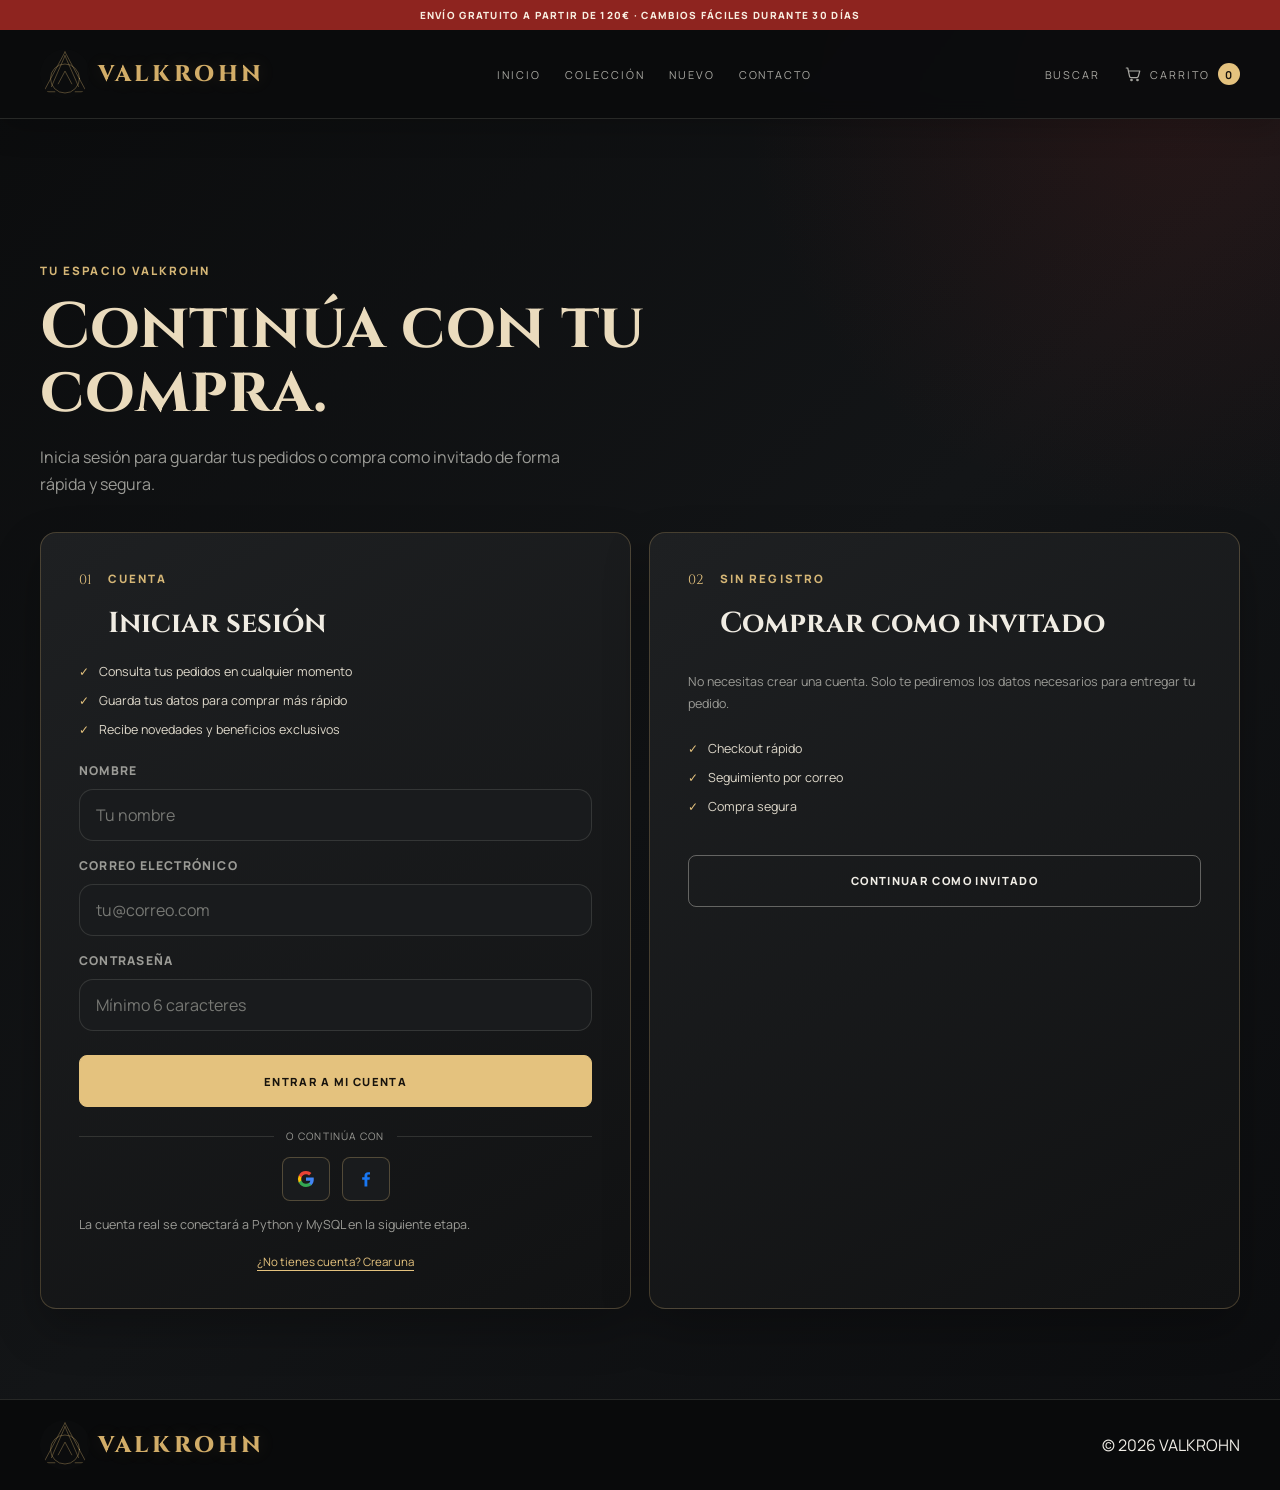
==== acceso.html @ fd88b73d "Initial VALKROHN store deployment" ====
<!DOCTYPE html>
<html lang="es">
  <head>
    <meta charset="UTF-8" />
    <meta name="viewport" content="width=device-width, initial-scale=1.0" />
    <title>Acceso | VALKROHN</title>
    <meta name="description" content="Accede a tu cuenta o compra como invitado en VALKROHN." />
    <link rel="preconnect" href="https://fonts.googleapis.com" />
    <link rel="preconnect" href="https://fonts.gstatic.com" crossorigin />
    <link href="https://fonts.googleapis.com/css2?family=Manrope:wght@400;500;600;700;800&display=swap" rel="stylesheet" />
    <link rel="stylesheet" href="styles.css" />
  </head>
  <body>
    <header class="site-header">
      <div class="container nav-wrap">
        <a href="index.html" class="brand"><img src="assets/valkrohn-logo.svg" alt="" /> <span>VALKROHN</span></a>
        <nav class="main-nav" aria-label="Navegación principal">
          <a href="index.html">Inicio</a>
          <a href="catalog.html">Colección</a>
          <a href="product.html?id=1">Nuevo</a>
          <a href="contact.html">Contacto</a>
        </nav>
        <div class="nav-tools">
          <a href="catalog.html" class="nav-link">Buscar</a>
          <a href="cart.html" class="nav-link cart-link">
            <span class="cart-icon" aria-hidden="true"><svg viewBox="0 0 24 24"><path d="M3 4h2l2.4 11.2a2 2 0 0 0 2 1.6h7.7a2 2 0 0 0 1.9-1.4L21 8H6"/><circle cx="10" cy="20" r="1"/><circle cx="18" cy="20" r="1"/></svg></span>
            Carrito <span class="cart-badge">0</span>
          </a>
        </div>
      </div>
    </header>

    <main class="page-content">
      <section class="container access-page">
        <div class="access-intro">
          <p class="eyebrow dark">Tu espacio VALKROHN</p>
          <h1>Continúa con tu compra.</h1>
          <p>Inicia sesión para guardar tus pedidos o compra como invitado de forma rápida y segura.</p>
        </div>

        <div class="access-grid">
          <form id="login-form" class="access-card access-login" novalidate>
            <div class="access-card-heading">
              <span class="access-index">01</span>
              <div>
                <p class="eyebrow">Cuenta</p>
                <h2>Iniciar sesión</h2>
              </div>
            </div>
            <ul class="guest-benefits account-benefits">
              <li>Consulta tus pedidos en cualquier momento</li>
              <li>Guarda tus datos para comprar más rápido</li>
              <li>Recibe novedades y beneficios exclusivos</li>
            </ul>
            <div class="field-group register-only" hidden>
              <label for="login-name">Nombre</label>
              <input id="login-name" name="name" type="text" minlength="2" maxlength="120" autocomplete="name" placeholder="Tu nombre" />
            </div>
            <div class="field-group">
              <label for="login-email">Correo electrónico</label>
              <input id="login-email" name="email" type="email" autocomplete="email" placeholder="tu@correo.com" required />
            </div>
            <div class="field-group">
              <label for="login-password">Contraseña</label>
              <input id="login-password" name="password" type="password" minlength="6" autocomplete="current-password" placeholder="Mínimo 6 caracteres" required />
            </div>
            <p id="login-error" class="form-error" hidden></p>
            <button id="login-submit" type="submit" class="button primary block">Entrar a mi cuenta</button>
            <div class="social-login-divider"><span>o continúa con</span></div>
            <div class="social-login" aria-label="Acceso con redes sociales">
              <button type="button" class="social-login-button google-login" title="Continuar con Google" aria-label="Continuar con Google">
                <svg viewBox="0 0 24 24" aria-hidden="true"><path fill="#4285F4" d="M21.35 12.27c0-.72-.06-1.42-.18-2.09H12v3.96h5.24a4.48 4.48 0 0 1-1.94 2.94v2.45h3.14c1.84-1.69 2.91-4.18 2.91-7.26Z"/><path fill="#34A853" d="M12 21.7c2.63 0 4.84-.87 6.45-2.36l-3.14-2.45c-.87.58-1.98.92-3.31.92-2.54 0-4.7-1.72-5.48-4.03H3.28v2.53A9.74 9.74 0 0 0 12 21.7Z"/><path fill="#FBBC05" d="M6.52 13.78a5.84 5.84 0 0 1 0-3.56V7.69H3.28a9.77 9.77 0 0 0 0 8.62l3.24-2.53Z"/><path fill="#EA4335" d="M12 6.2c1.43 0 2.71.49 3.72 1.45l2.79-2.79C16.84 3.27 14.63 2.3 12 2.3a9.74 9.74 0 0 0-8.72 5.39l3.24 2.53C7.3 7.92 9.46 6.2 12 6.2Z"/></svg>
              </button>
              <button type="button" class="social-login-button facebook-login" title="Continuar con Facebook" aria-label="Continuar con Facebook">
                <svg viewBox="0 0 24 24" aria-hidden="true"><path fill="currentColor" d="M13.6 21v-8h2.7l.4-3h-3.1V8.1c0-.87.24-1.46 1.5-1.46h1.7V4a22.4 22.4 0 0 0-2.47-.13c-2.45 0-4.13 1.5-4.13 4.25V10H7.4v3h2.8v8h3.4Z"/></svg>
              </button>
            </div>
            <p class="access-note">La cuenta real se conectará a Python y MySQL en la siguiente etapa.</p>
            <button id="register-toggle" type="button" class="access-switch">¿No tienes cuenta? Crear una</button>
          </form>

          <div class="access-card access-guest">
            <div class="access-card-heading">
              <span class="access-index">02</span>
              <div>
                <p class="eyebrow">Sin registro</p>
                <h2>Comprar como invitado</h2>
              </div>
            </div>
            <p class="guest-copy">No necesitas crear una cuenta. Solo te pediremos los datos necesarios para entregar tu pedido.</p>
            <ul class="guest-benefits">
              <li>Checkout rápido</li>
              <li>Seguimiento por correo</li>
              <li>Compra segura</li>
            </ul>
            <a href="checkout.html" class="button secondary block">Continuar como invitado</a>
          </div>
        </div>
      </section>
    </main>

    <footer class="site-footer">
      <div class="container footer-wrap">
        <a href="index.html" class="brand footer-brand"><img src="assets/valkrohn-logo.svg" alt="" /> <span>VALKROHN</span></a>
        <p>© 2026 VALKROHN</p>
      </div>
    </footer>

    <script src="script.js"></script>
  </body>
</html>
---- styles.css ----
@import url('https://fonts.googleapis.com/css2?family=Cinzel:wght@600;700;800&display=swap');

:root {
  --bg: #f3efe8;
  --bg-soft: #f9f5f0;
  --panel: #ffffff;
  --panel-alt: #efe8df;
  --line: rgba(17, 17, 17, 0.09);
  --text: #171717;
  --muted: #5c5a56;
  --accent: #171717;
  --accent-soft: #d9c4ae;
  --shadow: 0 20px 45px rgba(15, 15, 15, 0.08);
}

* {
  box-sizing: border-box;
}

html {
  scroll-behavior: smooth;
}

body {
  margin: 0;
  min-height: 100vh;
  background: var(--bg-soft);
  color: var(--text);
  font-family: "Manrope", sans-serif;
}

a {
  color: inherit;
  text-decoration: none;
}

img {
  display: block;
  max-width: 100%;
}

button,
input,
select,
textarea {
  font: inherit;
}

button {
  cursor: pointer;
}

:focus-visible {
  outline: 3px solid var(--accent-soft);
  outline-offset: 4px;
}

.container {
  width: min(1200px, calc(100% - 40px));
  margin: 0 auto;
}

.site-header {
  position: sticky;
  top: 0;
  z-index: 30;
  background: rgba(243, 239, 232, 0.9);
  backdrop-filter: blur(10px);
  border-bottom: 1px solid var(--line);
}

.site-header::before {
  content: "Envío gratuito a partir de 120€ · Cambios fáciles durante 30 días";
  display: block;
  padding: 8px 16px;
  background: var(--text);
  color: #fff;
  text-align: center;
  font-size: 0.62rem;
  font-weight: 800;
  letter-spacing: 0.13em;
  text-transform: uppercase;
}

.nav-wrap {
  display: flex;
  align-items: center;
  justify-content: space-between;
  min-height: 78px;
  gap: 20px;
}

.brand {
  font-size: 1.2rem;
  font-weight: 800;
  letter-spacing: 0.14em;
  text-transform: uppercase;
}

.brand span {
  color: var(--muted);
}

.main-nav,
.nav-tools {
  display: flex;
  align-items: center;
  gap: 24px;
}

.main-nav a,
.nav-link {
  color: var(--muted);
  font-size: 0.72rem;
  letter-spacing: 0.14em;
  text-transform: uppercase;
  transition: color 0.2s ease;
}

.main-nav a:hover,
.nav-link:hover,
.main-nav a.active {
  color: var(--text);
}

.cart-link {
  display: inline-flex;
  align-items: center;
  gap: 8px;
}

.cart-icon {
  display: inline-flex;
  width: 18px;
  height: 18px;
  align-items: center;
  justify-content: center;
  color: currentColor;
}

.cart-icon svg {
  width: 18px;
  height: 18px;
  fill: none;
  stroke: currentColor;
  stroke-linecap: round;
  stroke-linejoin: round;
  stroke-width: 1.6;
}

.cart-badge {
  display: inline-flex;
  align-items: center;
  justify-content: center;
  background: #111;
  color: #fff;
  min-width: 22px;
  height: 22px;
  border-radius: 50%;
  font-size: 0.68rem;
  font-weight: 700;
}

.hero {
  padding: 38px 0 18px;
}

.hero-grid {
  display: grid;
  grid-template-columns: 1.05fr 0.95fr;
  align-items: center;
  gap: 40px;
  background: linear-gradient(135deg, #efe8df, #f8f4f1);
  border: 1px solid var(--line);
  border-radius: 32px;
  overflow: hidden;
  box-shadow: var(--shadow);
}

.hero-copy {
  padding: 48px 52px;
}

.eyebrow {
  margin: 0 0 18px;
  font-size: 0.72rem;
  letter-spacing: 0.18em;
  text-transform: uppercase;
  color: var(--muted);
  font-weight: 800;
}

.eyebrow.dark {
  color: #2f2f2f;
}

.hero-copy h1,
.page-intro h1,
.section-heading h2,
.product-detail h1,
.checkout-page h1,
.contact-card h1,
.cart-page h1 {
  margin: 0;
  font-size: clamp(2.7rem, 6vw, 6rem);
  line-height: 0.9;
  letter-spacing: -0.08em;
}

.lead {
  margin: 20px 0 0;
  max-width: 560px;
  color: var(--muted);
  font-size: 1.08rem;
  line-height: 1.7;
}

.hero-actions {
  display: flex;
  flex-wrap: wrap;
  gap: 16px;
  margin-top: 28px;
}

.button {
  display: inline-flex;
  align-items: center;
  justify-content: center;
  min-height: 52px;
  padding: 0 26px;
  border: 1px solid var(--text);
  border-radius: 999px;
  background: transparent;
  color: var(--text);
  text-transform: uppercase;
  letter-spacing: 0.12em;
  font-size: 0.7rem;
  font-weight: 800;
  transition: transform 0.2s ease, background 0.2s ease, color 0.2s ease;
}

.button:hover {
  transform: translateY(-1px);
}

.button.primary {
  background: var(--text);
  color: #fff;
}

.button.primary:hover {
  background: #3c3935;
}

.button.secondary {
  background: rgba(255, 255, 255, 0.4);
}

.button.block {
  width: 100%;
}

.hero-stats {
  list-style: none;
  padding: 0;
  margin: 32px 0 0;
  display: flex;
  flex-wrap: wrap;
  gap: 28px;
}

.hero-stats li {
  display: flex;
  flex-direction: column;
  gap: 6px;
}

.hero-stats strong {
  font-size: 1.4rem;
  letter-spacing: -0.06em;
}

.hero-stats span {
  color: var(--muted);
  font-size: 0.72rem;
  letter-spacing: 0.08em;
  text-transform: uppercase;
}

.hero-visual {
  position: relative;
  min-height: 680px;
  display: flex;
  align-items: center;
  justify-content: center;
  background: linear-gradient(180deg, #ded0bf, #ebdfd5);
}

.visual-card {
  width: min(82%, 520px);
  height: 540px;
  overflow: hidden;
  border-radius: 28px;
  box-shadow: 0 18px 40px rgba(0, 0, 0, 0.15);
}

.visual-card img {
  width: 100%;
  height: 100%;
  object-fit: cover;
}

.floating-tag {
  position: absolute;
  background: rgba(17, 17, 17, 0.9);
  color: #fff;
  padding: 12px 18px;
  border-radius: 999px;
  font-size: 0.7rem;
  letter-spacing: 0.12em;
  text-transform: uppercase;
  font-weight: 800;
  box-shadow: 0 15px 30px rgba(0, 0, 0, 0.2);
}

.tag-one {
  top: 44px;
  left: 30px;
}

.tag-two {
  right: 30px;
  bottom: 54px;
}

.categories,
.featured,
.page-content {
  padding-top: 70px;
}

.categories,
.featured,
.benefits,
.reviews,
.newsletter {
  position: relative;
}

.categories::before,
.featured::before,
.benefits::before,
.reviews::before,
.newsletter::before {
  content: "";
  position: absolute;
  top: 34px;
  left: 0;
  width: 44px;
  height: 2px;
  background: var(--accent-soft);
}

.section-heading {
  margin-bottom: 24px;
}

.section-heading.compact {
  display: flex;
  justify-content: space-between;
  align-items: end;
  gap: 18px;
}

.section-heading h2 {
  font-size: clamp(2.2rem, 3vw, 3.2rem);
  letter-spacing: -0.07em;
}

.category-grid,
.product-grid,
.catalog-grid {
  display: grid;
  gap: 22px;
}

.category-grid {
  grid-template-columns: repeat(4, minmax(0, 1fr));
}

.category-card {
  position: relative;
  min-height: 350px;
  overflow: hidden;
  border-radius: 24px;
  border: 1px solid var(--line);
  background: var(--panel-alt);
  box-shadow: 0 12px 28px rgba(17, 17, 17, 0.05);
  transition: transform 0.25s ease, box-shadow 0.25s ease;
}

.category-card:hover {
  transform: translateY(-4px);
  box-shadow: 0 18px 36px rgba(17, 17, 17, 0.1);
}

.category-card img {
  width: 100%;
  height: 100%;
  object-fit: cover;
  transition: transform 0.4s ease;
}

.category-card:hover img {
  transform: scale(1.04);
}

.category-overlay {
  position: absolute;
  inset: auto 0 0 0;
  padding: 18px 20px 22px;
  background: linear-gradient(180deg, rgba(0,0,0,0), rgba(0,0,0,0.68));
}

.category-overlay span {
  color: #fff;
  font-size: 1rem;
  letter-spacing: 0.08em;
  text-transform: uppercase;
  font-weight: 700;
}

.featured-grid {
  grid-template-columns: repeat(4, minmax(0, 1fr));
}

.product-card {
  background: var(--panel);
  border: 1px solid var(--line);
  border-radius: 22px;
  overflow: hidden;
  box-shadow: 0 12px 30px rgba(17, 17, 17, 0.04);
  transition: transform 0.25s ease, box-shadow 0.25s ease;
}

.product-card:hover {
  transform: translateY(-5px);
  box-shadow: 0 18px 38px rgba(17, 17, 17, 0.1);
}

.product-card img {
  width: 100%;
  height: 360px;
  object-fit: cover;
  transition: transform 0.4s ease;
}

.product-card:hover img {
  transform: scale(1.035);
}

.product-info {
  padding: 18px 18px 20px;
}

.product-meta {
  display: flex;
  justify-content: space-between;
  align-items: center;
  gap: 10px;
}

.tag {
  color: var(--muted);
  font-size: 0.68rem;
  letter-spacing: 0.12em;
  text-transform: uppercase;
  font-weight: 800;
}

.price {
  font-weight: 800;
  letter-spacing: -0.04em;
}

.product-info h3 {
  margin: 16px 0 18px;
  font-size: 1.2rem;
  letter-spacing: -0.05em;
}

.size-select-label,
.detail-size-label {
  display: grid;
  gap: 7px;
  margin-bottom: 14px;
  color: var(--gold-soft);
  font-size: 0.64rem;
  font-weight: 800;
  letter-spacing: 0.14em;
  text-transform: uppercase;
}

.size-select {
  width: 100%;
  min-height: 40px;
  padding: 8px 11px;
  border: 1px solid var(--line);
  border-radius: 7px;
  background: #191b1d;
  color: var(--text);
  font-size: 0.78rem;
}

.size-select:focus {
  border-color: var(--gold-bright);
  outline: 2px solid rgba(228, 194, 126, 0.18);
}

.detail-size-label {
  margin-bottom: 0;
}

.detail-size-select {
  max-width: 220px;
}

.product-button {
  width: 100%;
  border-radius: 10px;
  background: #111;
  color: #fff;
}

.promo {
  padding-top: 80px;
  padding-bottom: 60px;
}

.promo-inner {
  display: flex;
  align-items: center;
  justify-content: space-between;
  gap: 24px;
  padding: 28px 30px;
  border-radius: 24px;
  background: linear-gradient(135deg, #171717, #2f2f2f);
  color: #fff;
}

.promo-inner h2 {
  margin: 0;
  font-size: clamp(1.7rem, 3vw, 2.8rem);
  letter-spacing: -0.06em;
}

.site-footer {
  border-top: 1px solid var(--line);
  background: var(--panel);
}

.footer-wrap {
  display: flex;
  justify-content: space-between;
  align-items: center;
  min-height: 90px;
  gap: 18px;
  flex-wrap: wrap;
}

.footer-brand {
  font-size: 1rem;
}

.footer-links {
  display: flex;
  align-items: center;
  gap: 22px;
  color: var(--muted);
  font-size: 0.72rem;
  letter-spacing: 0.12em;
  text-transform: uppercase;
}

.page-intro {
  padding-top: 56px;
}

.page-intro h1 {
  font-size: clamp(2.8rem, 5vw, 4.8rem);
}

.catalog-toolbar {
  padding-top: 34px;
}

.page-intro + .catalog-toolbar {
  padding-top: 42px;
}

.page-intro h1 {
  max-width: 760px;
  color: #eadbbd;
  font-family: "Cinzel", Georgia, serif;
  font-size: clamp(2.35rem, 4.7vw, 4.5rem);
  line-height: 1;
  letter-spacing: -0.055em;
}

.page-intro .eyebrow {
  margin-bottom: 20px;
  color: var(--gold-soft);
}

.toolbar-row {
  display: flex;
  justify-content: space-between;
  align-items: center;
  gap: 28px;
  flex-wrap: wrap;
  padding: 16px 0 22px;
  border-top: 1px solid rgba(199, 166, 106, 0.34);
  border-bottom: 1px solid var(--line);
}

.filter-group {
  display: flex;
  flex-wrap: wrap;
  gap: 12px;
  flex: 1 1 560px;
}

.filter-button {
  border: 1px solid var(--line);
  background: rgba(255, 255, 255, 0.5);
  color: var(--text);
  padding: 10px 16px;
  border-radius: 999px;
  text-transform: uppercase;
  letter-spacing: 0.1em;
  font-size: 0.68rem;
  font-weight: 700;
  transition: border-color 0.2s ease, background 0.2s ease, color 0.2s ease, transform 0.2s ease;
}

.filter-button:hover {
  transform: translateY(-2px);
  border-color: var(--gold-soft);
}

.filter-button.active {
  background: var(--text);
  color: #fff;
  border-color: var(--text);
}

.catalog-controls {
  display: flex;
  align-items: center;
  gap: 12px;
  flex-wrap: wrap;
  min-width: min(100%, 420px);
  justify-content: flex-end;
  padding-left: 20px;
  border-left: 1px solid var(--line);
}

.search-box {
  display: block;
  min-width: min(100%, 260px);
}

.search-box input,
#sort-select {
  width: 100%;
  border: 1px solid var(--line);
  background: rgba(255, 255, 255, 0.6);
  border-radius: 12px;
  padding: 12px 14px;
  color: var(--text);
}

.catalog-controls .search-box {
  flex: 1;
}

.catalog-controls #sort-select {
  flex: 1.4;
}

#sort-select {
  min-width: 180px;
}

.catalog-grid {
  grid-template-columns: repeat(3, minmax(0, 1fr));
  padding-top: 28px;
  padding-bottom: 80px;
}

.catalog-grid .product-card {
  border-radius: 8px;
  background: linear-gradient(160deg, #181a1c, #111213);
}

.catalog-grid .product-card img {
  height: 390px;
}

.product-media {
  position: relative;
  overflow: hidden;
  background: #0b0c0d;
  cursor: pointer;
}

.size-select-label {
  position: relative;
  z-index: 3;
}

.card-view-link {
  cursor: pointer;
}

.product-media::after {
  position: absolute;
  inset: 0;
  pointer-events: none;
  content: "";
  background: linear-gradient(180deg, transparent 48%, rgba(5, 6, 7, 0.86));
}

.product-media img {
  transition: transform 0.5s cubic-bezier(0.2, 0.7, 0.2, 1), filter 0.4s ease;
}

.product-card:hover .product-media img {
  transform: scale(1.07);
  filter: saturate(0.82) contrast(1.14) brightness(0.82);
}

.card-view-link {
  position: absolute;
  z-index: 2;
  right: 18px;
  bottom: 16px;
  display: inline-flex;
  align-items: center;
  gap: 7px;
  color: #f2e5c9;
  font-size: 0.65rem;
  font-weight: 800;
  letter-spacing: 0.13em;
  text-transform: uppercase;
  opacity: 0;
  transform: translateY(8px);
  transition: opacity 0.25s ease, transform 0.25s ease, color 0.2s ease;
}

.product-card:hover .card-view-link,
.card-view-link:focus-visible {
  opacity: 1;
  transform: translateY(0);
}

.card-view-link:hover {
  color: var(--gold-bright);
}

.card-view-link span {
  color: var(--gold-bright);
  font-size: 1rem;
}

.catalog-grid .product-info {
  padding: 20px;
}

.catalog-grid .product-button {
  min-height: 44px;
}

.product-detail {
  display: grid;
  grid-template-columns: 1.1fr 0.9fr;
  gap: 38px;
  padding-top: 60px;
  padding-bottom: 80px;
}

.product-detail-gallery {
  display: grid;
  gap: 18px;
}

.product-detail-gallery img {
  width: 100%;
  height: 520px;
  object-fit: cover;
  border-radius: 26px;
  border: 1px solid var(--line);
}

.product-detail-info {
  display: flex;
  flex-direction: column;
  justify-content: center;
}

.product-detail-info .eyebrow {
  margin-bottom: 14px;
}

.product-detail-info h1 {
  font-size: clamp(2.3rem, 4vw, 4.2rem);
  margin-bottom: 12px;
}

.product-price {
  font-size: clamp(1.8rem, 3vw, 2.6rem);
  letter-spacing: -0.06em;
  margin: 18px 0;
}

.product-description {
  color: var(--muted);
  font-size: 1rem;
  line-height: 1.7;
}

.detail-meta {
  margin: 20px 0;
  display: flex;
  flex-wrap: wrap;
  gap: 12px;
}

.detail-pill {
  background: var(--panel-alt);
  border: 1px solid var(--line);
  border-radius: 999px;
  padding: 8px 12px;
  font-size: 0.7rem;
  letter-spacing: 0.1em;
  text-transform: uppercase;
  font-weight: 700;
}

.size-options {
  display: flex;
  flex-wrap: wrap;
  gap: 10px;
  width: 100%;
  margin-top: 4px;
}

.size-option {
  min-width: 44px;
  min-height: 42px;
  padding: 8px 12px;
  cursor: pointer;
  color: var(--gold-soft);
  background: #202326;
  transition: transform 0.2s ease, background 0.2s ease, border-color 0.2s ease, color 0.2s ease;
}

.size-option:hover {
  transform: translateY(-2px);
  border-color: var(--gold-soft);
}

.size-option.active {
  border-color: var(--gold-bright);
  background: var(--gold-bright);
  color: #17130d;
  box-shadow: 0 0 0 3px rgba(228, 194, 126, 0.12);
}

.product-actions {
  display: flex;
  gap: 14px;
  margin-top: 22px;
}

.product-actions .button {
  flex: 1;
}

.cart-page,
.checkout-page,
.contact-page {
  padding-top: 58px;
  padding-bottom: 90px;
}

.cart-page {
  padding-top: 78px;
}

.cart-page .section-heading {
  display: flex;
  align-items: end;
  justify-content: space-between;
  gap: 24px;
  margin-bottom: 42px;
  padding-bottom: 26px;
  border-bottom: 1px solid rgba(199, 166, 106, 0.28);
}

.cart-page .section-heading::after {
  flex: 1;
  max-width: 240px;
  height: 1px;
  content: "";
  background: linear-gradient(90deg, var(--accent), transparent);
}

.cart-page h1 {
  max-width: 760px;
  color: #eadbbd;
  font-family: "Cinzel", Georgia, serif;
  font-size: clamp(2.5rem, 5vw, 4.7rem);
  line-height: 1;
  letter-spacing: -0.055em;
}

.cart-layout,
.checkout-layout,
.contact-layout {
  display: grid;
  grid-template-columns: 1.3fr 0.7fr;
  gap: 32px;
  align-items: start;
}

.checkout-layout {
  grid-template-columns: minmax(0, 1.05fr) minmax(320px, 0.95fr);
  gap: 42px;
}

.cart-items {
  display: grid;
  gap: 24px;
}

.cart-item {
  display: grid;
  grid-template-columns: 138px minmax(0, 1fr) 118px;
  gap: 26px;
  align-items: center;
  min-height: 172px;
  padding: 20px;
  background: var(--panel);
  border: 1px solid var(--line);
  border-radius: 18px;
}

.cart-item img {
  width: 120px;
  height: 120px;
  object-fit: cover;
  border-radius: 16px;
}

.cart-product-link {
  display: block;
  overflow: hidden;
  border-radius: 16px;
}

.cart-product-link img {
  transition: transform 0.3s ease, filter 0.3s ease;
}

.cart-product-link:hover img {
  transform: scale(1.05);
  filter: brightness(1.08);
}

.cart-product-copy h3 a {
  color: inherit;
  transition: color 0.2s ease;
}

.cart-product-copy h3 a:hover {
  color: var(--gold-bright);
}

.cart-product-copy {
  min-width: 0;
  padding-right: 18px;
}

.cart-product-copy h3 {
  margin-bottom: 10px;
  font-size: 1.24rem;
}

.cart-product-copy p {
  line-height: 1.6;
}

.cart-item > div:last-child {
  display: grid;
  justify-items: end;
  align-content: center;
  gap: 16px;
  min-height: 92px;
  padding-left: 20px;
  border-left: 1px solid var(--line);
}

.cart-item h3 {
  margin: 0 0 6px;
  font-size: 1.1rem;
}

.cart-item p {
  margin: 0;
  color: var(--muted);
}

.cart-item-price {
  font-size: 1.1rem;
  font-weight: 800;
}

.cart-summary {
  position: sticky;
  top: 100px;
  background: var(--panel);
  border: 1px solid var(--line);
  border-radius: 18px;
  padding: 22px 20px;
}

.cart-page .cart-summary {
  padding: 28px 26px;
  border-color: rgba(199, 166, 106, 0.24);
  background: linear-gradient(145deg, #1a1c1e, #111213);
}

.cart-page .cart-summary h2 {
  margin-bottom: 26px;
  font-family: "Cinzel", Georgia, serif;
  font-size: 1.35rem;
}

.cart-page .button.block {
  min-height: 54px;
  margin-top: 12px;
}

.cart-summary h2,
.info-card h2 {
  margin: 0 0 20px;
  font-size: 1.5rem;
  letter-spacing: -0.06em;
}

.summary-line {
  display: flex;
  justify-content: space-between;
  align-items: center;
  gap: 18px;
  padding: 12px 0;
  color: var(--muted);
  border-bottom: 1px solid var(--line);
}

.summary-line strong {
  color: var(--text);
}

.total-line {
  margin-top: 6px;
  padding-top: 18px;
  border-bottom: none;
  font-size: 1.2rem;
}

.checkout-form,
.contact-card,
.info-card {
  background: var(--panel);
  border: 1px solid var(--line);
  border-radius: 22px;
  padding: 22px;
}

.checkout-page .section-heading {
  max-width: 720px;
}

.checkout-page .section-heading h1 {
  font-size: clamp(2.6rem, 5vw, 4.8rem);
}

.checkout-side {
  position: sticky;
  top: 110px;
  display: grid;
  gap: 18px;
}

.credit-card-preview {
  min-height: 238px;
  padding: 26px;
  display: grid;
  align-content: space-between;
  gap: 28px;
  overflow: hidden;
  border-radius: 24px;
  background:
    linear-gradient(135deg, transparent 0 45%, rgba(255, 255, 255, 0.08) 45% 55%, transparent 55%),
    linear-gradient(135deg, #312d2a, #111 70%);
  color: #fff;
  box-shadow: 0 22px 38px rgba(17, 17, 17, 0.18);
}

.card-preview-top,
.card-preview-bottom {
  display: flex;
  align-items: center;
  justify-content: space-between;
  gap: 16px;
}

.card-chip {
  display: inline-grid;
  width: 34px;
  height: 26px;
  place-items: center;
  border-radius: 7px;
  background: #c8a95c;
  color: #66501c;
  font-size: 1.1rem;
}

.card-contactless {
  color: #d7d0c8;
  font-size: 1rem;
  letter-spacing: -0.18em;
}

.credit-card-preview > strong {
  font-size: clamp(1.1rem, 2vw, 1.45rem);
  letter-spacing: 0.14em;
  font-weight: 600;
}

.card-preview-bottom {
  color: #ddd5cd;
  font-size: 0.62rem;
  letter-spacing: 0.1em;
}

.card-preview-bottom span:first-child {
  max-width: 42%;
  overflow: hidden;
  text-overflow: ellipsis;
  white-space: nowrap;
}

.card-preview-bottom b {
  color: #fff;
  font-weight: 700;
}

.field-group {
  display: flex;
  flex-direction: column;
  gap: 10px;
  margin-bottom: 18px;
}

.field-group.has-error input,
.field-group.has-error textarea,
.field-group.has-error .country-trigger {
  border-color: #b94a48;
  box-shadow: 0 0 0 3px rgba(185, 74, 72, 0.1);
}

.field-error {
  margin: -2px 0 0;
  color: #a63d3b;
  font-size: 0.72rem;
  line-height: 1.4;
}

.checkout-error {
  margin: 14px 0 0;
  color: #a63d3b;
  font-size: 0.8rem;
  line-height: 1.5;
  text-align: center;
}

.field-row {
  display: grid;
  grid-template-columns: repeat(2, minmax(0, 1fr));
  gap: 16px;
}

label {
  font-size: 0.76rem;
  letter-spacing: 0.1em;
  text-transform: uppercase;
  font-weight: 800;
  color: var(--muted);
}

input,
select,
textarea {
  width: 100%;
  border: 1px solid var(--line);
  border-radius: 14px;
  background: #faf8f5;
  padding: 14px 16px;
  color: var(--text);
}

.phone-fields {
  display: grid;
  grid-template-columns: minmax(190px, 0.42fr) 1fr;
  gap: 12px;
}

.country-picker {
  position: relative;
  min-width: 0;
}

.country-trigger {
  display: grid;
  grid-template-columns: 28px 1fr auto 16px;
  align-items: center;
  gap: 8px;
  width: 100%;
  min-height: 50px;
  padding: 0 12px;
  border: 1px solid var(--line);
  border-radius: 14px;
  background: #faf8f5;
  color: var(--text);
  text-align: left;
}

.country-trigger:hover,
.country-trigger[aria-expanded="true"] {
  border-color: var(--accent-soft);
  background: #fff;
}

.country-trigger img,
.country-option img {
  width: 26px;
  height: 18px;
  border-radius: 3px;
  object-fit: cover;
  box-shadow: 0 0 0 1px rgba(17, 17, 17, 0.08);
}

.country-trigger span,
.country-trigger strong {
  overflow: hidden;
  text-overflow: ellipsis;
  white-space: nowrap;
}

.country-trigger span {
  font-size: 0.78rem;
}

.country-trigger strong {
  font-size: 0.8rem;
}

.country-chevron {
  color: var(--muted);
  font-size: 1.1rem;
  text-align: center;
}

.country-menu {
  position: absolute;
  top: calc(100% + 8px);
  left: 0;
  right: 0;
  z-index: 20;
  display: grid;
  max-height: 260px;
  overflow-y: auto;
  padding: 6px;
  border: 1px solid var(--line);
  border-radius: 14px;
  background: #fff;
  box-shadow: var(--shadow);
}

.country-menu[hidden] {
  display: none;
}

.country-option {
  display: grid;
  grid-template-columns: 28px 1fr auto;
  align-items: center;
  gap: 8px;
  width: 100%;
  padding: 10px 8px;
  border: 0;
  border-radius: 9px;
  background: transparent;
  color: var(--text);
  text-align: left;
}

.country-option:hover,
.country-option[aria-selected="true"] {
  background: var(--panel-alt);
}

.country-option span {
  font-size: 0.78rem;
}

.country-option strong {
  font-size: 0.75rem;
}

.payment-methods {
  border: 0;
  padding: 0;
  margin: 6px 0 22px;
}

.payment-methods legend {
  margin-bottom: 10px;
  font-size: 0.76rem;
  letter-spacing: 0.1em;
  text-transform: uppercase;
  font-weight: 800;
  color: var(--muted);
}

.payment-option {
  display: grid;
  grid-template-columns: auto 1fr auto;
  align-items: center;
  gap: 14px;
  min-height: 76px;
  margin-top: 10px;
  padding: 15px 16px;
  border: 1px solid var(--line);
  border-radius: 16px;
  background: #faf8f5;
  cursor: pointer;
  transition: border-color 0.2s ease, background 0.2s ease, transform 0.2s ease;
}

.payment-option:hover,
.payment-option:has(input:checked) {
  border-color: var(--accent-soft);
  background: #fff;
}

.payment-option:has(input:checked) {
  box-shadow: 0 0 0 2px rgba(217, 196, 174, 0.32);
}

.payment-option.payment-hidden {
  display: none;
}

.selected-payment {
  display: flex;
  align-items: center;
  justify-content: space-between;
  gap: 16px;
  margin-top: 10px;
  padding: 14px 16px;
  border: 1px solid var(--accent-soft);
  border-radius: 16px;
  background: #fff;
}

.selected-payment[hidden] {
  display: none;
}

.selected-payment-toggle {
  display: flex;
  align-items: center;
  justify-content: space-between;
  flex: 1;
  gap: 16px;
  padding: 0;
  border: 0;
  background: transparent;
  color: var(--text);
  text-align: left;
}

.selected-payment-toggle > span:first-child {
  display: grid;
  gap: 4px;
}

.selected-payment strong {
  font-size: 0.88rem;
}

.selected-payment small {
  color: var(--muted);
  font-size: 0.72rem;
}

.selected-payment-arrow {
  color: var(--muted);
  font-size: 1.1rem;
  transition: transform 0.2s ease;
}

.selected-payment-toggle[aria-expanded="false"] .selected-payment-arrow {
  transform: rotate(-90deg);
}

.change-payment {
  border: 0;
  background: transparent;
  color: var(--muted);
  font-size: 0.7rem;
  font-weight: 800;
  letter-spacing: 0.1em;
  text-transform: uppercase;
}

.card-fields {
  margin: 14px 0 18px;
  padding: 18px;
  border: 1px solid var(--line);
  border-radius: 16px;
  background: #fff;
}

.card-fields .field-group {
  margin-bottom: 14px;
}

.card-fields .field-row {
  gap: 12px;
}

.payment-note {
  margin: 2px 0 0;
  color: var(--muted);
  font-size: 0.72rem;
  line-height: 1.5;
}

.card-fields[hidden] {
  display: none;
}

.payment-option input {
  width: 18px;
  height: 18px;
  accent-color: var(--text);
}

.payment-copy {
  display: grid;
  gap: 5px;
}

.payment-copy strong {
  font-size: 0.9rem;
}

.payment-copy small {
  color: var(--muted);
  font-size: 0.75rem;
  font-weight: 500;
}

.payment-mark {
  color: var(--muted);
  font-size: 0.65rem;
  font-weight: 800;
  letter-spacing: 0.08em;
}

.checkout-summary-list {
  display: grid;
  gap: 14px;
  margin-bottom: 14px;
}

.summary-item {
  display: flex;
  align-items: center;
  justify-content: space-between;
  gap: 12px;
  color: var(--muted);
}

.summary-product {
  display: inline-flex;
  align-items: center;
  min-width: 0;
  gap: 10px;
}

.summary-product img {
  width: 48px;
  height: 58px;
  flex: 0 0 auto;
  object-fit: cover;
  border-radius: 8px;
  border: 1px solid var(--line);
}

.summary-product > span {
  overflow: hidden;
  text-overflow: ellipsis;
  white-space: nowrap;
}

.summary-item strong {
  color: var(--text);
}

.contact-form {
  margin-top: 18px;
}

.contact-text {
  margin: 0 0 20px;
  color: var(--muted);
  line-height: 1.7;
}

.contact-card h1 {
  font-size: clamp(2.6rem, 5vw, 4.8rem);
}

.contact-page {
  position: relative;
  padding-top: 84px;
}

.contact-page::before {
  position: absolute;
  top: 34px;
  left: max(24px, calc((100% - 1200px) / 2));
  width: 72px;
  height: 2px;
  content: "";
  background: var(--gold-bright);
  box-shadow: 0 0 18px rgba(228, 194, 126, 0.25);
}

.contact-layout {
  grid-template-columns: minmax(0, 1.18fr) minmax(280px, 0.72fr);
  gap: 38px;
}

.contact-card {
  padding: clamp(26px, 4vw, 48px);
}

.contact-card h1 {
  max-width: 760px;
  margin-top: 8px;
  font-family: "Cinzel", Georgia, serif;
  font-size: clamp(2.35rem, 5vw, 4.6rem);
  line-height: 1.02;
  letter-spacing: -0.055em;
}

.contact-text {
  max-width: 650px;
  margin-top: 20px;
  font-size: 0.98rem;
  line-height: 1.8;
}

.contact-form {
  max-width: 680px;
  margin-top: 34px;
}

.contact-form .field-group {
  margin-bottom: 24px;
}

.contact-form label {
  color: var(--gold-soft);
  font-size: 0.68rem;
  letter-spacing: 0.18em;
}

.contact-form input,
.contact-form textarea {
  border-radius: 8px;
  background: rgba(255, 255, 255, 0.025);
  transition: border-color 0.2s ease, box-shadow 0.2s ease, background 0.2s ease;
}

.contact-form input:focus,
.contact-form textarea:focus {
  border-color: var(--gold-bright);
  background: rgba(255, 255, 255, 0.045);
  box-shadow: 0 0 0 3px rgba(228, 194, 126, 0.1);
  outline: none;
}

.contact-form textarea {
  min-height: 150px;
  resize: vertical;
}

.contact-form .button {
  min-width: 170px;
}

.info-card {
  position: sticky;
  top: 118px;
  min-height: 310px;
  padding: 30px;
  background: linear-gradient(150deg, #191b1d, #101112);
}

.info-card::before {
  display: block;
  width: 74px;
  height: 74px;
  margin-bottom: 34px;
  content: "";
  background: url("assets/valkrohn-logo.svg") center / cover no-repeat;
  border: 1px solid var(--gold-bright);
  border-radius: 50%;
  box-shadow: 0 0 0 7px rgba(199, 166, 106, 0.06), 0 0 28px rgba(199, 166, 106, 0.18);
}

.info-card h2 {
  margin-bottom: 28px;
  font-family: "Cinzel", Georgia, serif;
  font-size: 1.45rem;
  letter-spacing: 0.02em;
}

.info-card li {
  padding: 13px 0;
  border-bottom: 1px solid rgba(220, 215, 204, 0.1);
}

.info-card li:last-child {
  border-bottom: 0;
}

@media (max-width: 980px) {
  .info-card {
    position: static;
  }
}

@media (max-width: 620px) {
  .contact-page {
    padding-top: 68px;
  }

  .contact-page::before {
    top: 24px;
    left: 12px;
  }

  .contact-card,
  .info-card {
    padding: 24px 20px;
  }
}

.info-card ul {
  list-style: none;
  padding: 0;
  margin: 0;
  display: grid;
  gap: 12px;
  color: var(--muted);
  line-height: 1.7;
}

.empty-state {
  background: var(--panel);
  border: 1px solid var(--line);
  border-radius: 20px;
  padding: 40px 24px;
  text-align: center;
  color: var(--muted);
}

.benefits,
.reviews,
.newsletter {
  padding-top: 80px;
}

.benefit-grid,
.review-grid {
  display: grid;
  grid-template-columns: repeat(3, minmax(0, 1fr));
  gap: 22px;
}

.benefit-card,
.review-card {
  background: var(--panel);
  border: 1px solid var(--line);
  border-radius: 22px;
  padding: 24px 22px;
}

.benefit-card span {
  display: inline-flex;
  width: 42px;
  height: 42px;
  align-items: center;
  justify-content: center;
  background: var(--panel-alt);
  border-radius: 50%;
  font-weight: 800;
}

.benefit-card h3,
.review-card strong {
  margin: 18px 0 8px;
  font-size: 1.2rem;
}

.benefit-card p,
.review-card p {
  margin: 0;
  color: var(--muted);
  line-height: 1.7;
}

.stars {
  letter-spacing: 0.2em;
  color: #d8a93b;
  font-size: 0.9rem;
}

.newsletter-box {
  display: flex;
  align-items: center;
  justify-content: space-between;
  gap: 20px;
  padding: 26px 28px;
  background: linear-gradient(135deg, #efe5db, #f8f3ee);
  border: 1px solid var(--line);
  border-radius: 24px;
}

.newsletter-form {
  display: flex;
  gap: 12px;
  flex-wrap: wrap;
}

.newsletter-form input {
  min-width: 250px;
  border: 1px solid var(--line);
  border-radius: 999px;
  background: rgba(255, 255, 255, 0.8);
  padding: 14px 18px;
}

.remove-button {
  display: inline-flex;
  align-items: center;
  gap: 7px;
  border: 1px solid rgba(199, 166, 106, 0.3);
  background: transparent;
  color: var(--gold-soft);
  border-radius: 999px;
  font-size: 0.64rem;
  font-weight: 800;
  text-transform: uppercase;
  letter-spacing: 0.12em;
  padding: 8px 11px;
  transition: color 0.2s ease, border-color 0.2s ease, background 0.2s ease, transform 0.2s ease;
}

.remove-button::before {
  content: "×";
  font-size: 1rem;
  font-weight: 400;
  line-height: 0.7;
}

.remove-button:hover {
  transform: translateY(-1px);
  border-color: #b96358;
  background: rgba(185, 99, 88, 0.1);
  color: #e18b7f;
}

.cart-notice[hidden] {
  display: none;
}

.cart-notice {
  position: fixed;
  inset: 0;
  z-index: 100;
  display: grid;
  place-items: center;
  padding: 20px;
}

.cart-notice-backdrop {
  position: absolute;
  inset: 0;
  background: rgba(3, 4, 5, 0.78);
  backdrop-filter: blur(8px);
}

.cart-notice-dialog {
  position: relative;
  width: min(100%, 430px);
  padding: 36px 32px 30px;
  border: 1px solid rgba(228, 194, 126, 0.42);
  border-radius: 18px;
  background: linear-gradient(145deg, #202224, #101112);
  box-shadow: 0 30px 80px rgba(0, 0, 0, 0.55), 0 0 0 6px rgba(199, 166, 106, 0.05);
  text-align: center;
}

.cart-notice-dialog::before {
  position: absolute;
  top: 0;
  left: 12%;
  right: 12%;
  height: 2px;
  content: "";
  background: linear-gradient(90deg, transparent, var(--gold-bright), transparent);
}

.cart-notice-dialog > img {
  width: 68px;
  height: 68px;
  margin: 0 auto 18px;
  border: 1px solid var(--gold-bright);
  border-radius: 50%;
  box-shadow: 0 0 24px rgba(228, 194, 126, 0.16);
}

.cart-notice-dialog .eyebrow {
  margin-bottom: 12px;
  font-size: 0.62rem;
  letter-spacing: 0.22em;
}

.cart-notice-dialog h2 {
  margin: 0;
  color: #eadbbd;
  font-family: "Cinzel", Georgia, serif;
  font-size: 1.45rem;
}

.cart-notice-dialog > p:not(.eyebrow) {
  margin: 14px auto 0;
  max-width: 320px;
  color: var(--muted);
  line-height: 1.65;
}

.cart-notice-close {
  position: absolute;
  top: 14px;
  right: 16px;
  border: 0;
  background: transparent;
  color: var(--muted);
  font-size: 1.35rem;
  line-height: 1;
}

.cart-notice-close:hover {
  color: var(--gold-bright);
}

.cart-notice-actions {
  display: flex;
  justify-content: center;
  gap: 12px;
  margin-top: 26px;
}

.cart-notice-actions .button {
  min-width: 132px;
  min-height: 44px;
  font-size: 0.62rem;
}

.access-page {
  padding-top: 74px;
  padding-bottom: 90px;
}

.access-intro {
  max-width: 650px;
  margin-bottom: 34px;
}

.access-intro h1 {
  margin: 0;
  color: #eadbbd;
  font-family: "Cinzel", Georgia, serif;
  font-size: clamp(2.2rem, 5vw, 4.4rem);
  line-height: 1;
}

.access-intro > p:last-child {
  max-width: 520px;
  margin-top: 20px;
  color: var(--muted);
  line-height: 1.7;
}

.access-grid {
  display: grid;
  grid-template-columns: repeat(2, minmax(0, 1fr));
  gap: 18px;
}

.access-card {
  padding: clamp(22px, 4vw, 38px);
  border: 1px solid rgba(228, 194, 126, 0.24);
  border-radius: 16px;
  background: linear-gradient(150deg, #1e2022, #111213);
  box-shadow: 0 20px 45px rgba(0, 0, 0, 0.26);
}

.access-card-heading {
  display: flex;
  align-items: flex-start;
  gap: 16px;
  margin-bottom: 28px;
}

.access-index {
  color: var(--gold-bright);
  font-family: "Cinzel", Georgia, serif;
  font-size: 0.85rem;
}

.access-card h2 {
  margin: 0;
  color: #f0ece3;
  font-family: "Cinzel", Georgia, serif;
  font-size: clamp(1.25rem, 2.4vw, 1.8rem);
}

.access-card .field-group {
  margin-bottom: 16px;
}

.access-card .button.block {
  width: 100%;
  margin-top: 8px;
}

.social-login-divider {
  display: flex;
  align-items: center;
  gap: 12px;
  margin: 22px 0 14px;
  color: var(--muted);
  font-size: 0.64rem;
  letter-spacing: 0.12em;
  text-transform: uppercase;
}

.social-login-divider::before,
.social-login-divider::after {
  flex: 1;
  height: 1px;
  content: "";
  background: var(--line);
}

.social-login {
  display: flex;
  justify-content: center;
  gap: 12px;
}

.social-login-button {
  display: grid;
  width: 48px;
  height: 44px;
  place-items: center;
  border: 1px solid rgba(228, 194, 126, 0.28);
  border-radius: 8px;
  background: #191b1d;
  color: #e9e5dc;
  transition: border-color 0.2s ease, background 0.2s ease, transform 0.2s ease;
}

.social-login-button:hover {
  transform: translateY(-2px);
  border-color: var(--gold-bright);
  background: #242729;
}

.social-login-button svg {
  width: 20px;
  height: 20px;
}

.facebook-login {
  color: #1877f2;
}

.access-note,
.guest-copy {
  color: var(--muted);
  font-size: 0.78rem;
  line-height: 1.7;
}

.access-switch {
  display: block;
  margin: 18px auto 0;
  border: 0;
  background: transparent;
  color: var(--gold-bright);
  font-size: 0.72rem;
  text-decoration: underline;
  text-underline-offset: 4px;
}

.guest-benefits {
  display: grid;
  gap: 12px;
  margin: 26px 0 32px;
  padding: 0;
  color: #ded8ca;
  list-style: none;
  font-size: 0.78rem;
}

.guest-benefits li::before {
  margin-right: 10px;
  color: var(--gold-bright);
  content: "✓";
}

.account-benefits {
  margin: -8px 0 24px;
}

.checkout-access-note {
  display: flex;
  justify-content: space-between;
  gap: 16px;
  margin: 0 0 26px;
  padding: 14px 18px;
  border-left: 2px solid var(--gold-bright);
  background: rgba(228, 194, 126, 0.08);
  color: var(--muted);
  font-size: 0.76rem;
}

.checkout-access-note a {
  color: var(--gold-bright);
  font-weight: 800;
}

@media (max-width: 720px) {
  .access-grid {
    grid-template-columns: 1fr;
  }

  .checkout-access-note {
    align-items: flex-start;
    flex-direction: column;
    gap: 8px;
  }
}

.payment-success {
  width: min(100%, 900px);
  margin: 0 auto;
  padding: clamp(32px, 6vw, 70px) clamp(22px, 6vw, 70px);
  border: 1px solid rgba(228, 194, 126, 0.36);
  border-radius: 22px;
  background: linear-gradient(145deg, #1c1e20, #101112);
  box-shadow: 0 30px 80px rgba(0, 0, 0, 0.42);
  text-align: center;
}

.success-brand {
  display: inline-flex;
  align-items: center;
  gap: 12px;
  color: var(--gold-bright);
  font-family: "Cinzel", Georgia, serif;
  font-size: 1.1rem;
  font-weight: 800;
  letter-spacing: 0.16em;
}

.success-brand img {
  width: 42px;
  height: 42px;
  border: 1px solid var(--gold-bright);
  border-radius: 50%;
}

.success-check {
  display: grid;
  width: 76px;
  height: 76px;
  margin: 34px auto 20px;
  place-items: center;
  border: 1px solid var(--gold-bright);
  border-radius: 50%;
  background: rgba(228, 194, 126, 0.12);
  color: var(--gold-bright);
  font-size: 2.5rem;
  box-shadow: 0 0 32px rgba(228, 194, 126, 0.18);
}

.payment-success h1 {
  margin: 0;
  color: #eadbbd;
  font-family: "Cinzel", Georgia, serif;
  font-size: clamp(2rem, 5vw, 4rem);
  letter-spacing: -0.04em;
}

.success-lead {
  margin: 14px auto 0;
  color: var(--muted);
  line-height: 1.7;
}

.success-summary {
  display: flex;
  justify-content: space-between;
  gap: 24px;
  margin: 34px 0;
  padding: 24px 26px;
  border-radius: 16px;
  background: #26282a;
  text-align: left;
}

.success-summary div {
  display: grid;
  gap: 8px;
}

.success-summary span {
  color: var(--muted);
  font-size: 0.65rem;
  letter-spacing: 0.14em;
  text-transform: uppercase;
}

.success-summary strong {
  color: var(--gold-bright);
  font-size: 1.28rem;
}

.order-progress {
  display: grid;
  grid-template-columns: repeat(4, 1fr);
  gap: 10px;
  margin: 30px 0 0;
}

.progress-step {
  display: grid;
  justify-items: center;
  gap: 10px;
  color: #666862;
  font-size: 0.68rem;
}

.progress-step i {
  width: 14px;
  height: 14px;
  border: 2px solid #444744;
  border-radius: 50%;
}

.progress-step.active {
  color: var(--text);
}

.progress-step.active i {
  border-color: var(--gold-bright);
  background: var(--gold-bright);
  box-shadow: 0 0 16px rgba(228, 194, 126, 0.32);
}

.delivery-note {
  margin: 26px 0 0;
  color: var(--muted);
}

.success-actions {
  display: flex;
  justify-content: center;
  gap: 14px;
  margin-top: 30px;
}

.success-actions .button {
  min-width: 180px;
}

@media (max-width: 620px) {
  .success-summary,
  .success-actions {
    flex-direction: column;
  }

  .success-summary {
    gap: 18px;
  }

  .success-actions .button {
    width: 100%;
  }

  .order-progress {
    gap: 4px;
  }

  .progress-step {
    font-size: 0.58rem;
  }
}

@media (max-width: 980px) {
  .main-nav {
    order: 3;
    width: 100%;
    justify-content: center;
    overflow-x: auto;
    padding-bottom: 4px;
    scrollbar-width: none;
  }

  .main-nav::-webkit-scrollbar {
    display: none;
  }

  .hero-grid,
  .product-detail,
  .cart-layout,
  .checkout-layout,
  .contact-layout,
  .newsletter-box {
    grid-template-columns: 1fr;
  }

  .newsletter-box {
    display: grid;
  }

  .featured-grid,
  .category-grid,
  .catalog-grid,
  .benefit-grid,
  .review-grid {
    grid-template-columns: repeat(2, minmax(0, 1fr));
  }

  .hero-visual {
    min-height: 480px;
  }
}

@media (max-width: 620px) {
  .container {
    width: min(100% - 24px, 1200px);
  }

  .nav-wrap {
    flex-wrap: wrap;
    justify-content: space-between;
    min-height: 100px;
    padding: 14px 0;
  }

  .nav-tools {
    width: 100%;
    justify-content: center;
  }

  .main-nav {
    justify-content: flex-start;
  }

  .hero-copy {
    padding: 30px 22px;
  }

  .hero-stats {
    gap: 18px;
  }

  .featured-grid,
  .category-grid,
  .catalog-grid {
    grid-template-columns: repeat(2, minmax(0, 1fr));
    gap: 10px;
  }

  .catalog-controls {
    min-width: 100%;
    justify-content: stretch;
    padding-left: 0;
    border-left: 0;
    border-top: 1px solid var(--line);
    padding-top: 16px;
  }

  .catalog-controls .search-box,
  .catalog-controls #sort-select {
    flex: 1 1 100%;
  }

  .promo-inner,
  .section-heading.compact,
  .footer-wrap {
    align-items: flex-start;
    flex-direction: column;
  }

  .cart-page .section-heading {
    display: block;
    margin-bottom: 28px;
  }

  .cart-page .section-heading::after {
    display: block;
    margin-top: 18px;
  }

  .product-card img {
    height: 100%;
  }

  .product-card .product-media img {
    height: 100%;
  }

  .product-card {
    display: block;
    min-height: 0;
  }

  .product-card .product-media {
    min-height: 0;
  }

  .product-card img,
  .product-card .product-media img {
    height: 125px;
  }

  .product-card .product-info {
    padding: 7px 7px 8px;
  }

  .product-card h3 {
    font-size: 0.68rem;
    line-height: 1.15;
  }

  .product-card .product-meta {
    gap: 6px;
  }

  .product-card .tag,
  .product-card .price,
  .product-card .size-select-label {
    font-size: 0.53rem;
  }

  .product-card .size-select {
    min-height: 30px;
    padding: 4px 6px;
    font-size: 0.66rem;
  }

  .product-card .product-button {
    min-height: 30px;
    padding: 6px 4px;
    font-size: 0.45rem;
  }

  .field-row {
    grid-template-columns: 1fr;
  }

  .cart-item {
    grid-template-columns: 76px minmax(0, 1fr) auto;
  }

  .cart-item {
    gap: 12px;
    min-height: 104px;
    padding: 12px;
  }

  .cart-product-copy {
    padding-right: 0;
  }

  .cart-product-copy h3 {
    margin-bottom: 6px;
    font-size: 0.92rem;
  }

  .cart-product-copy p {
    font-size: 0.68rem;
    line-height: 1.45;
  }

  .cart-item > div:last-child {
    justify-items: end;
    min-height: 0;
    gap: 8px;
    padding-left: 10px;
    padding-top: 0;
    border-top: 0;
    border-left: 1px solid var(--line);
  }

  .phone-fields {
    grid-template-columns: 1fr;
  }

  .payment-option {
    grid-template-columns: auto 1fr;
  }


  .payment-mark {
    grid-column: 2;
  }

  .cart-item img {
    width: 76px;
    height: 80px;
    border-radius: 9px;
  }

  .cart-item-price {
    font-size: 0.82rem;
  }

  .cart-item .remove-button {
    font-size: 0.58rem;
  }
}

/* Final brand-color override: never use the old blue accent. */
:root {
  --accent: #c7a66a !important;
  --accent-soft: #715a32 !important;
}

.button.primary,
.button.primary:hover,
.filter-button.active,
.filter-button.active:hover,
.size-option.active,
.size-option.active:hover,
.cart-badge {
  background: var(--gold-bright) !important;
  border-color: var(--gold-bright) !important;
  color: #17130d !important;
}

.main-nav a.active,
.main-nav a:hover,
.nav-link:hover,
.filter-button:hover,
.size-option:hover,
.card-view-link:hover,
.cart-link:hover,
.cart-link:hover .cart-icon,
.cart-link:hover .cart-badge {
  color: var(--gold-bright) !important;
}

.cart-link:hover .cart-badge {
  background: var(--gold-bright) !important;
}

button:focus-visible,
a:focus-visible,
input:focus-visible,
select:focus-visible,
textarea:focus-visible {
  outline: 2px solid var(--gold-bright) !important;
  outline-offset: 3px;
}

/* Dark discipline visual system */
:root {
  --bg: #0b0c0d;
  --bg-soft: #101214;
  --panel: #151719;
  --panel-alt: #202326;
  --line: rgba(220, 215, 204, 0.14);
  --text: #f0ede6;
  --muted: #9b9b96;
  --accent: #c7a66a;
  --gold-bright: #e4c27e;
  --gold-soft: #d5b676;
  --accent-soft: #715a32;
  --shadow: 0 24px 60px rgba(0, 0, 0, 0.34);
}

body {
  background:
    radial-gradient(circle at 92% 6%, rgba(142, 36, 31, 0.16), transparent 27rem),
    linear-gradient(135deg, #0b0c0d 0%, #131517 52%, #0c0d0f 100%);
  color: var(--text);
}

body::before {
  position: fixed;
  inset: 0;
  z-index: -1;
  pointer-events: none;
  content: "";
  opacity: 0.16;
  background-image: linear-gradient(rgba(255,255,255,0.035) 1px, transparent 1px), linear-gradient(90deg, rgba(255,255,255,0.035) 1px, transparent 1px);
  background-size: 44px 44px;
  mask-image: linear-gradient(to bottom, black, transparent 75%);
}

.site-header {
  background: rgba(11, 12, 13, 0.9);
  border-bottom-color: var(--line);
  box-shadow: 0 8px 30px rgba(0, 0, 0, 0.2);
}

.nav-wrap {
  min-height: 88px;
}

.site-header::before {
  background: #8e241f;
  color: #f8eee1;
}

.brand {
  color: var(--text);
  display: inline-flex;
  align-items: center;
  letter-spacing: 0.16em;
  font-family: "Cinzel", Georgia, serif;
  font-size: 1.42rem;
  font-weight: 800;
  white-space: nowrap;
}

.brand img {
  width: 50px;
  height: 50px;
  object-fit: cover;
  display: inline-block;
  vertical-align: middle;
  margin-right: 8px;
  border-radius: 50%;
}

.brand span {
  color: var(--accent);
}

.brand,
.brand span {
  color: #d2ad68;
  text-shadow: 0 0 18px rgba(199, 166, 106, 0.16);
}

.main-nav a,
.nav-link {
  color: #aaa9a3;
  font-size: 0.68rem;
  letter-spacing: 0.18em;
  transition: color 0.2s ease, transform 0.2s ease;
}

.main-nav a:hover,
.nav-link:hover {
  transform: translateY(-1px);
}

.main-nav a:hover,
.nav-link:hover,
.main-nav a.active {
  color: var(--accent);
}

.cart-badge {
  background: var(--gold-bright) !important;
  color: #17130d !important;
}

.hero {
  padding-top: 34px;
}

.hero-grid {
  position: relative;
  background: #151719;
  border-color: var(--line);
  border-radius: 14px;
  box-shadow: var(--shadow);
}

.hero-grid::after {
  position: absolute;
  inset: 0;
  pointer-events: none;
  content: "";
  border: 1px solid rgba(199, 166, 106, 0.18);
  clip-path: polygon(0 0, 72% 0, 42% 100%, 0 100%);
}

.hero-copy {
  position: relative;
  z-index: 1;
}

.eyebrow,
.tag {
  color: var(--gold-soft);
}

.eyebrow.dark {
  color: var(--gold-soft);
}

.hero-copy h1,
.page-intro h1,
.section-heading h2,
.product-detail h1,
.checkout-page h1,
.contact-card h1,
.cart-page h1 {
  color: var(--text);
  letter-spacing: -0.07em;
  text-shadow: 0 4px 30px rgba(0, 0, 0, 0.35);
}

.section-heading h2,
.benefit-card h3,
.review-card strong,
.cart-summary h2,
.info-card h2,
.product-detail-info h1,
.checkout-page h1,
.contact-card h1,
.cart-page h1 {
  color: #eadbbd;
}

.hero-copy h1::first-line {
  color: #fff;
}

.lead,
.product-description,
.contact-text {
  color: #aaa9a3;
}

.button {
  border-color: var(--accent);
  color: var(--text);
  border-radius: 8px;
}

.button.primary {
  background: var(--accent);
  border-color: var(--accent);
  color: #17130d;
}

.button.primary:hover {
  background: #e0bd7a;
  color: #17130d;
}

.button.secondary {
  background: transparent;
  border-color: rgba(240, 237, 230, 0.35);
  color: var(--text);
}

.hero-visual {
  background: #1d2022;
}

.visual-card,
.category-card,
.product-card,
.checkout-form,
.contact-card,
.info-card,
.cart-summary,
.cart-item,
.benefit-card,
.review-card,
.empty-state {
  border-color: var(--line);
  border-radius: 14px;
  background: var(--panel);
  box-shadow: 0 16px 35px rgba(0, 0, 0, 0.2);
}

.visual-card {
  border: 1px solid rgba(199, 166, 106, 0.35);
}

.floating-tag {
  background: var(--accent);
  color: #17130d;
  border-radius: 6px;
}

.category-card {
  min-height: 330px;
}

.category-card::after {
  position: absolute;
  inset: 0;
  pointer-events: none;
  content: "";
  background: linear-gradient(to top, rgba(0,0,0,0.82), transparent 58%);
}

.category-overlay {
  z-index: 1;
  background: transparent;
}

.category-overlay span {
  color: #fff;
  letter-spacing: 0.16em;
}

.product-card {
  overflow: hidden;
}

.product-card img {
  filter: saturate(0.72) contrast(1.08);
}

.product-info h3 {
  color: var(--text);
}

.price {
  color: var(--gold-bright);
  font-size: 1.08rem;
  font-weight: 800;
  text-shadow: 0 0 16px rgba(228, 194, 126, 0.14);
}

.product-price,
.cart-item-price,
.summary-line.total-line strong,
#checkout-total,
#total {
  color: var(--gold-bright);
}

.product-button {
  background: #25282a;
  border-color: #25282a;
  color: var(--text);
  letter-spacing: 0.08em;
}

.product-button:hover {
  background: var(--accent);
  color: #17130d;
}

.promo-inner {
  border: 1px solid rgba(199, 166, 106, 0.28);
  border-radius: 14px;
  background: linear-gradient(120deg, #511c1a, #201719 65%, #151719);
}

.promo-inner .eyebrow {
  color: var(--gold-bright);
}

.site-footer {
  border-top-color: var(--line);
  background: #090a0b;
}

.footer-links {
  color: #96958f;
}

.filter-button,
.search-box input,
#sort-select,
input,
select,
textarea,
.country-trigger,
.country-menu,
.payment-option,
.card-fields,
.selected-payment {
  border-color: var(--line);
  background: #191b1d;
  color: var(--text);
}

input::placeholder,
textarea::placeholder {
  color: #777874;
}

.filter-button.active,
.country-option:hover,
.country-option[aria-selected="true"] {
  background: var(--gold-bright) !important;
  border-color: var(--gold-bright) !important;
  color: #17130d !important;
}

.filter-button.active:hover {
  background: var(--gold-soft) !important;
  border-color: var(--gold-soft) !important;
}

.main-nav a.active,
.filter-button.active,
.size-option.active,
.button.primary,
.cart-badge {
  background-color: var(--gold-bright) !important;
  border-color: var(--gold-bright) !important;
  color: #17130d !important;
}

.main-nav a.active {
  background: transparent !important;
  border-color: transparent !important;
  color: var(--gold-bright) !important;
}

.filter-button:not(.active),
.size-option:not(.active) {
  color: var(--gold-soft);
}

.filter-button:not(.active):hover,
.size-option:not(.active):hover {
  color: var(--gold-bright);
  border-color: var(--gold-bright);
}

a:hover,
button:hover,
select:hover,
input:hover,
textarea:hover {
  accent-color: var(--gold-bright);
}

:focus-visible {
  outline: 2px solid var(--gold-bright) !important;
  outline-offset: 3px;
}

.button:hover,
.filter-button:hover,
.size-option:hover,
.product-button:hover,
.card-view-link:hover,
.remove-button:hover,
.change-payment:hover {
  color: var(--gold-bright);
  border-color: var(--gold-bright);
}

.button.primary:hover,
.filter-button.active:hover,
.size-option.active:hover {
  background: var(--gold-soft) !important;
  color: #17130d !important;
}

.cart-link:hover .cart-icon,
.cart-link:hover .cart-badge {
  color: var(--gold-bright) !important;
}

.cart-link:hover .cart-badge {
  background: var(--gold-bright) !important;
}

.filter-button:hover,
.payment-option:hover,
.payment-option:has(input:checked),
.country-trigger:hover,
.country-trigger[aria-expanded="true"] {
  border-color: var(--accent);
  background: #242628;
}

.payment-option:has(input:checked),
.selected-payment {
  box-shadow: 0 0 0 2px rgba(199, 166, 106, 0.2);
}

.payment-copy strong,
.selected-payment strong,
.summary-item strong,
.cart-item-price,
.summary-line strong {
  color: var(--text);
}

.payment-copy small,
.payment-note,
.summary-item,
.cart-item p,
.info-card ul,
.selected-payment small {
  color: var(--muted);
}

.payment-mark,
.change-payment {
  color: var(--gold-bright);
}

.card-preview-name,
.selected-payment-toggle {
  color: var(--text);
}

.credit-card-preview {
  border: 1px solid rgba(199, 166, 106, 0.28);
  background: linear-gradient(135deg, #302d29, #0b0c0d 72%);
}

.detail-pill,
.benefit-card span {
  border-color: var(--line);
  background: #242729;
  color: var(--accent);
}

.benefit-card h3,
.review-card strong,
.cart-summary h2,
.info-card h2 {
  color: var(--text);
}

.newsletter-box {
  border-color: rgba(199, 166, 106, 0.28);
  background: linear-gradient(120deg, #1d2022, #271b1c);
}

.stars {
  color: var(--accent);
}

.checkout-error,
.field-error {
  color: #e27a70;
}

.field-group.has-error input,
.field-group.has-error textarea,
.field-group.has-error .country-trigger {
  border-color: #c65b52;
  box-shadow: 0 0 0 3px rgba(198, 91, 82, 0.12);
}

@media (max-width: 620px) {
  .site-header::before {
    font-size: 0.54rem;
  }

  .hero-grid {
    border-radius: 10px;
  }

  .promo-inner,
  .newsletter-box {
    border-radius: 10px;
  }

  .brand {
    font-size: 1.08rem;
  }

  .brand img {
    width: 40px;
    height: 40px;
  }
}

/* VALKROHN campaign hero */
.luxury-hero {
  position: relative;
  min-height: min(720px, calc(100vh - 112px));
  overflow: hidden;
  border: 1px solid rgba(199, 166, 106, 0.35);
  border-radius: 10px;
  background: #111;
  box-shadow: 0 30px 70px rgba(0, 0, 0, 0.42);
}

.luxury-hero::before {
  position: absolute;
  inset: 18px;
  z-index: 1;
  pointer-events: none;
  content: "";
  border: 1px solid rgba(242, 229, 201, 0.18);
}

.luxury-hero-image,
.luxury-hero-shade {
  position: absolute;
  inset: 0;
  width: 100%;
  height: 100%;
}

.luxury-hero-image {
  object-fit: cover;
  object-position: center 24%;
  filter: saturate(0.7) contrast(1.1) brightness(0.68);
}

.luxury-hero-shade {
  background:
    linear-gradient(90deg, rgba(5, 6, 7, 0.94) 0%, rgba(5, 6, 7, 0.72) 35%, rgba(5, 6, 7, 0.1) 72%),
    linear-gradient(0deg, rgba(5, 6, 7, 0.85), transparent 42%);
}

.luxury-hero-content {
  position: relative;
  z-index: 1;
  display: flex;
  min-height: inherit;
  width: min(620px, 66%);
  padding: clamp(52px, 8vw, 110px) clamp(28px, 5vw, 72px) 126px;
  flex-direction: column;
  justify-content: center;
}

.luxury-hero-content::before {
  width: 58px;
  height: 2px;
  margin-bottom: 22px;
  content: "";
  background: var(--accent);
}

.luxury-hero-content h1 {
  margin: 0;
  color: #f2e5c9;
  font-family: "Cinzel", Georgia, serif;
  max-width: 560px;
  font-size: clamp(2.25rem, 4.2vw, 4.45rem);
  line-height: 1.06;
  letter-spacing: -0.055em;
  text-shadow: 0 8px 35px rgba(0, 0, 0, 0.52);
}

.luxury-hero-content h1 em {
  color: #fff;
  font-style: normal;
}

.luxury-hero-content .lead {
  max-width: 470px;
  margin-top: 28px;
  font-size: 0.98rem;
  line-height: 1.75;
  color: #d1cec6;
}

.luxury-hero-content .hero-actions {
  margin-top: 30px;
  gap: 12px;
}

.luxury-hero-content .button.secondary {
  border-color: rgba(242, 229, 201, 0.55);
  background: rgba(8, 9, 10, 0.2);
}

.luxury-hero-content .button {
  min-height: 48px;
  padding-inline: 22px;
  font-size: 0.64rem;
}

.luxury-hero-mark {
  position: absolute;
  z-index: 1;
  top: 38px;
  right: 42px;
  color: rgba(242, 229, 201, 0.74);
  font-family: "Cinzel", Georgia, serif;
  font-size: 0.78rem;
  letter-spacing: 0.24em;
}

.luxury-hero-scroll {
  position: absolute;
  z-index: 1;
  right: 42px;
  bottom: 34px;
  display: flex;
  align-items: center;
  gap: 14px;
  color: #c9c5bc;
  font-size: 0.64rem;
  letter-spacing: 0.16em;
  text-transform: uppercase;
}

.luxury-hero-scroll span {
  color: var(--accent);
  font-size: 1.2rem;
}

.categories {
  padding-top: 92px;
}

.categories .section-heading,
.featured .section-heading,
.benefits .section-heading,
.reviews .section-heading {
  display: flex;
  align-items: end;
  justify-content: space-between;
  gap: 24px;
}

.categories .section-heading::after,
.featured .section-heading::after,
.benefits .section-heading::after,
.reviews .section-heading::after {
  flex: 1;
  max-width: 240px;
  height: 1px;
  margin-bottom: 10px;
  content: "";
  background: linear-gradient(90deg, var(--accent), transparent);
}

.featured {
  padding-top: 92px;
}

.featured-grid .product-card {
  border-radius: 6px;
}

.featured-grid .product-card img {
  height: 290px;
}

.featured-grid .product-card {
  transition: transform 0.25s ease, border-color 0.25s ease, box-shadow 0.25s ease;
}

.featured-grid .product-card:hover {
  transform: translateY(-7px);
  border-color: rgba(199, 166, 106, 0.55);
  box-shadow: 0 24px 46px rgba(0, 0, 0, 0.34);
}

.featured-grid .product-info {
  padding: 18px 18px 19px;
}

.featured-grid .product-button {
  min-height: 42px;
  font-size: 0.62rem;
}

@media (max-width: 620px) {
  .luxury-hero {
    min-height: 650px;
    border-radius: 8px;
  }

  .luxury-hero::before {
    inset: 10px;
  }

  .luxury-hero-image {
    object-position: 60% center;
  }

  .luxury-hero-shade {
    background:
      linear-gradient(0deg, rgba(5, 6, 7, 0.94) 0%, rgba(5, 6, 7, 0.45) 62%, rgba(5, 6, 7, 0.1) 100%),
      linear-gradient(90deg, rgba(5, 6, 7, 0.35), transparent);
  }

  .luxury-hero-content {
    width: 100%;
    padding: 42px 28px 104px;
    justify-content: flex-end;
  }

  .categories .section-heading,
  .featured .section-heading,
  .benefits .section-heading,
  .reviews .section-heading {
    display: block;
  }

  .categories .section-heading::after,
  .featured .section-heading::after,
  .benefits .section-heading::after,
  .reviews .section-heading::after {
    display: block;
    margin-top: 18px;
  }

  .luxury-hero-content h1 {
    font-size: clamp(2rem, 11vw, 3.6rem);
  }

  .luxury-hero-content .lead {
    font-size: 0.92rem;
  }

  .luxury-hero-mark {
    top: 24px;
    right: 22px;
  }

  .luxury-hero-scroll {
    right: auto;
    left: 22px;
    bottom: 28px;
  }

  .card-view-link {
    opacity: 1;
    transform: translateY(0);
  }
}

/* Product cards: refined dark-luxury treatment */
.product-card {
  position: relative;
  border-color: rgba(228, 194, 126, 0.22);
  background: linear-gradient(155deg, #202224 0%, #141617 58%, #101112 100%);
  box-shadow: 0 18px 38px rgba(0, 0, 0, 0.28);
}

.product-card::before {
  position: absolute;
  z-index: 2;
  top: 0;
  left: 12%;
  right: 12%;
  height: 1px;
  content: "";
  background: linear-gradient(90deg, transparent, rgba(228, 194, 126, 0.72), transparent);
}

.product-card:hover {
  border-color: rgba(228, 194, 126, 0.62);
  box-shadow: 0 24px 46px rgba(0, 0, 0, 0.4);
}

.product-media {
  border-bottom: 1px solid rgba(228, 194, 126, 0.14);
}

.product-info h3 {
  color: #f0ece3;
  font-family: "Cinzel", Georgia, serif;
  font-size: 1.12rem;
  letter-spacing: -0.025em;
}

.product-card .price {
  color: var(--gold-bright);
  font-family: "Cinzel", Georgia, serif;
  font-size: 1.02rem;
}

.product-card .size-select {
  border-color: rgba(228, 194, 126, 0.22);
  background: rgba(8, 9, 10, 0.62);
  transition: border-color 0.2s ease, background 0.2s ease;
}

.product-card .size-select:hover {
  border-color: rgba(228, 194, 126, 0.58);
  background: rgba(8, 9, 10, 0.9);
}

.product-card .product-button {
  border-color: rgba(228, 194, 126, 0.24);
  background: #292c2e;
  color: #f0ece3;
  letter-spacing: 0.11em;
  transition: background 0.2s ease, border-color 0.2s ease, color 0.2s ease;
}

.product-card .product-button:hover {
  border-color: var(--gold-bright);
  background: var(--gold-bright);
  color: #17130d;
}

@media (max-width: 620px) {
  .product-card {
    border-radius: 10px;
  }

  .product-card::before {
    left: 14%;
    right: 14%;
  }

  .product-card .product-info h3 {
    min-height: 1.9em;
    margin: 6px 0 7px;
  }

  .product-card .price {
    font-size: 0.88rem;
  }
}

.catalog-grid .product-button {
  min-height: 48px;
  border-color: var(--gold-bright);
  background: var(--gold-bright);
  color: #17130d;
}

.catalog-grid .product-button:hover {
  border-color: #f0d79b;
  background: #f0d79b;
  color: #17130d;
}

.featured-grid .product-button {
  min-height: 48px;
  border-color: var(--gold-bright);
  background: var(--gold-bright);
  color: #17130d;
}

.featured-grid .product-button:hover {
  border-color: #f0d79b;
  background: #f0d79b;
  color: #17130d;
}

@media (max-width: 620px) {
  .catalog-grid .product-button {
    min-height: 38px;
    padding: 8px 6px;
    font-size: 0.52rem;
  }

  .featured-grid .product-button {
    min-height: 38px;
    padding: 8px 6px;
    font-size: 0.52rem;
  }
}
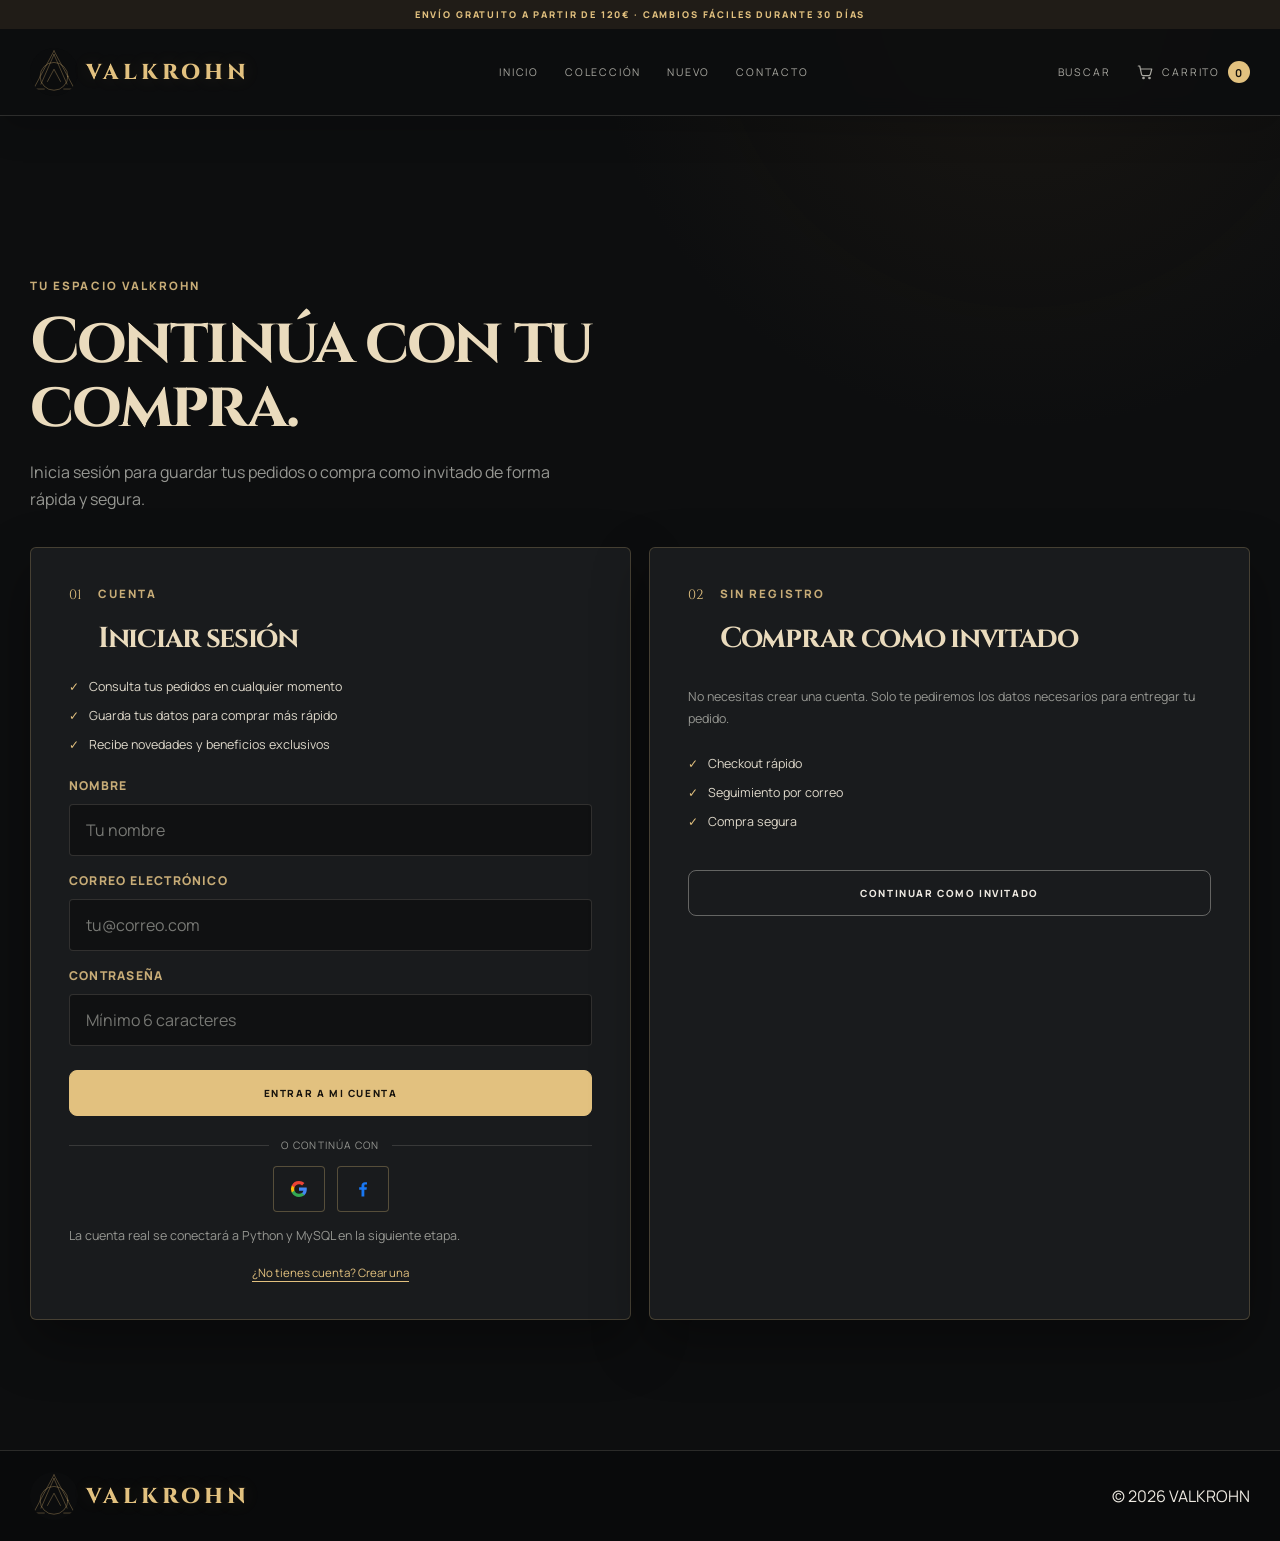
==== commit 87ac8914: "Organize project files into folders" ====
--- a/acceso.html
+++ b/acceso.html
@@ -8,7 +8,7 @@
     <link rel="preconnect" href="https://fonts.googleapis.com" />
     <link rel="preconnect" href="https://fonts.gstatic.com" crossorigin />
     <link href="https://fonts.googleapis.com/css2?family=Manrope:wght@400;500;600;700;800&display=swap" rel="stylesheet" />
-    <link rel="stylesheet" href="styles.css" />
+    <link rel="stylesheet" href="css/styles.css" />
   </head>
   <body>
     <header class="site-header">
@@ -106,6 +106,6 @@
       </div>
     </footer>
 
-    <script src="script.js"></script>
+    <script src="js/script.js"></script>
   </body>
 </html>
--- a/css/styles.css
+++ b/css/styles.css
@@ -0,0 +1,4281 @@
+@import url('https://fonts.googleapis.com/css2?family=Cinzel:wght@600;700;800&display=swap');
+
+:root {
+  --bg: #f3efe8;
+  --bg-soft: #f9f5f0;
+  --panel: #ffffff;
+  --panel-alt: #efe8df;
+  --line: rgba(17, 17, 17, 0.09);
+  --text: #171717;
+  --muted: #5c5a56;
+  --accent: #171717;
+  --accent-soft: #d9c4ae;
+  --shadow: 0 20px 45px rgba(15, 15, 15, 0.08);
+}
+
+* {
+  box-sizing: border-box;
+}
+
+html {
+  scroll-behavior: smooth;
+}
+
+body {
+  margin: 0;
+  min-height: 100vh;
+  background: var(--bg-soft);
+  color: var(--text);
+  font-family: "Manrope", sans-serif;
+}
+
+a {
+  color: inherit;
+  text-decoration: none;
+}
+
+img {
+  display: block;
+  max-width: 100%;
+}
+
+button,
+input,
+select,
+textarea {
+  font: inherit;
+}
+
+button {
+  cursor: pointer;
+}
+
+:focus-visible {
+  outline: 3px solid var(--accent-soft);
+  outline-offset: 4px;
+}
+
+.container {
+  width: min(1200px, calc(100% - 40px));
+  margin: 0 auto;
+}
+
+.site-header {
+  position: sticky;
+  top: 0;
+  z-index: 30;
+  background: rgba(243, 239, 232, 0.9);
+  backdrop-filter: blur(10px);
+  border-bottom: 1px solid var(--line);
+}
+
+.site-header::before {
+  content: "Envío gratuito a partir de 120€ · Cambios fáciles durante 30 días";
+  display: block;
+  padding: 8px 16px;
+  background: var(--text);
+  color: #fff;
+  text-align: center;
+  font-size: 0.62rem;
+  font-weight: 800;
+  letter-spacing: 0.13em;
+  text-transform: uppercase;
+}
+
+.nav-wrap {
+  display: flex;
+  align-items: center;
+  justify-content: space-between;
+  min-height: 78px;
+  gap: 20px;
+}
+
+.brand {
+  font-size: 1.2rem;
+  font-weight: 800;
+  letter-spacing: 0.14em;
+  text-transform: uppercase;
+}
+
+.brand span {
+  color: var(--muted);
+}
+
+.main-nav,
+.nav-tools {
+  display: flex;
+  align-items: center;
+  gap: 24px;
+}
+
+.main-nav a,
+.nav-link {
+  color: var(--muted);
+  font-size: 0.72rem;
+  letter-spacing: 0.14em;
+  text-transform: uppercase;
+  transition: color 0.2s ease;
+}
+
+.main-nav a:hover,
+.nav-link:hover,
+.main-nav a.active {
+  color: var(--text);
+}
+
+.cart-link {
+  display: inline-flex;
+  align-items: center;
+  gap: 8px;
+}
+
+.cart-icon {
+  display: inline-flex;
+  width: 18px;
+  height: 18px;
+  align-items: center;
+  justify-content: center;
+  color: currentColor;
+}
+
+.cart-icon svg {
+  width: 18px;
+  height: 18px;
+  fill: none;
+  stroke: currentColor;
+  stroke-linecap: round;
+  stroke-linejoin: round;
+  stroke-width: 1.6;
+}
+
+.cart-badge {
+  display: inline-flex;
+  align-items: center;
+  justify-content: center;
+  background: #111;
+  color: #fff;
+  min-width: 22px;
+  height: 22px;
+  border-radius: 50%;
+  font-size: 0.68rem;
+  font-weight: 700;
+}
+
+.hero {
+  padding: 38px 0 18px;
+}
+
+.hero-grid {
+  display: grid;
+  grid-template-columns: 1.05fr 0.95fr;
+  align-items: center;
+  gap: 40px;
+  background: linear-gradient(135deg, #efe8df, #f8f4f1);
+  border: 1px solid var(--line);
+  border-radius: 32px;
+  overflow: hidden;
+  box-shadow: var(--shadow);
+}
+
+.hero-copy {
+  padding: 48px 52px;
+}
+
+.eyebrow {
+  margin: 0 0 18px;
+  font-size: 0.72rem;
+  letter-spacing: 0.18em;
+  text-transform: uppercase;
+  color: var(--muted);
+  font-weight: 800;
+}
+
+.eyebrow.dark {
+  color: #2f2f2f;
+}
+
+.hero-copy h1,
+.page-intro h1,
+.section-heading h2,
+.product-detail h1,
+.checkout-page h1,
+.contact-card h1,
+.cart-page h1 {
+  margin: 0;
+  font-size: clamp(2.7rem, 6vw, 6rem);
+  line-height: 0.9;
+  letter-spacing: -0.08em;
+}
+
+.lead {
+  margin: 20px 0 0;
+  max-width: 560px;
+  color: var(--muted);
+  font-size: 1.08rem;
+  line-height: 1.7;
+}
+
+.hero-actions {
+  display: flex;
+  flex-wrap: wrap;
+  gap: 16px;
+  margin-top: 28px;
+}
+
+.button {
+  display: inline-flex;
+  align-items: center;
+  justify-content: center;
+  min-height: 52px;
+  padding: 0 26px;
+  border: 1px solid var(--text);
+  border-radius: 999px;
+  background: transparent;
+  color: var(--text);
+  text-transform: uppercase;
+  letter-spacing: 0.12em;
+  font-size: 0.7rem;
+  font-weight: 800;
+  transition: transform 0.2s ease, background 0.2s ease, color 0.2s ease;
+}
+
+.button:hover {
+  transform: translateY(-1px);
+}
+
+.button.primary {
+  background: var(--text);
+  color: #fff;
+}
+
+.button.primary:hover {
+  background: #3c3935;
+}
+
+.button.secondary {
+  background: rgba(255, 255, 255, 0.4);
+}
+
+.button.block {
+  width: 100%;
+}
+
+.hero-stats {
+  list-style: none;
+  padding: 0;
+  margin: 32px 0 0;
+  display: flex;
+  flex-wrap: wrap;
+  gap: 28px;
+}
+
+.hero-stats li {
+  display: flex;
+  flex-direction: column;
+  gap: 6px;
+}
+
+.hero-stats strong {
+  font-size: 1.4rem;
+  letter-spacing: -0.06em;
+}
+
+.hero-stats span {
+  color: var(--muted);
+  font-size: 0.72rem;
+  letter-spacing: 0.08em;
+  text-transform: uppercase;
+}
+
+.hero-visual {
+  position: relative;
+  min-height: 680px;
+  display: flex;
+  align-items: center;
+  justify-content: center;
+  background: linear-gradient(180deg, #ded0bf, #ebdfd5);
+}
+
+.visual-card {
+  width: min(82%, 520px);
+  height: 540px;
+  overflow: hidden;
+  border-radius: 28px;
+  box-shadow: 0 18px 40px rgba(0, 0, 0, 0.15);
+}
+
+.visual-card img {
+  width: 100%;
+  height: 100%;
+  object-fit: cover;
+}
+
+.floating-tag {
+  position: absolute;
+  background: rgba(17, 17, 17, 0.9);
+  color: #fff;
+  padding: 12px 18px;
+  border-radius: 999px;
+  font-size: 0.7rem;
+  letter-spacing: 0.12em;
+  text-transform: uppercase;
+  font-weight: 800;
+  box-shadow: 0 15px 30px rgba(0, 0, 0, 0.2);
+}
+
+.tag-one {
+  top: 44px;
+  left: 30px;
+}
+
+.tag-two {
+  right: 30px;
+  bottom: 54px;
+}
+
+.categories,
+.featured,
+.page-content {
+  padding-top: 70px;
+}
+
+.categories,
+.featured,
+.benefits,
+.reviews,
+.newsletter {
+  position: relative;
+}
+
+.categories::before,
+.featured::before,
+.benefits::before,
+.reviews::before,
+.newsletter::before {
+  content: "";
+  position: absolute;
+  top: 34px;
+  left: 0;
+  width: 44px;
+  height: 2px;
+  background: var(--accent-soft);
+}
+
+.section-heading {
+  margin-bottom: 24px;
+}
+
+.section-heading.compact {
+  display: flex;
+  justify-content: space-between;
+  align-items: end;
+  gap: 18px;
+}
+
+.section-heading h2 {
+  font-size: clamp(2.2rem, 3vw, 3.2rem);
+  letter-spacing: -0.07em;
+}
+
+.category-grid,
+.product-grid,
+.catalog-grid {
+  display: grid;
+  gap: 22px;
+}
+
+.category-grid {
+  grid-template-columns: repeat(4, minmax(0, 1fr));
+}
+
+.category-card {
+  position: relative;
+  min-height: 350px;
+  overflow: hidden;
+  border-radius: 24px;
+  border: 1px solid var(--line);
+  background: var(--panel-alt);
+  box-shadow: 0 12px 28px rgba(17, 17, 17, 0.05);
+  transition: transform 0.25s ease, box-shadow 0.25s ease;
+}
+
+.category-card:hover {
+  transform: translateY(-4px);
+  box-shadow: 0 18px 36px rgba(17, 17, 17, 0.1);
+}
+
+.category-card img {
+  width: 100%;
+  height: 100%;
+  object-fit: cover;
+  transition: transform 0.4s ease;
+}
+
+.category-card:hover img {
+  transform: scale(1.04);
+}
+
+.category-overlay {
+  position: absolute;
+  inset: auto 0 0 0;
+  padding: 18px 20px 22px;
+  background: linear-gradient(180deg, rgba(0,0,0,0), rgba(0,0,0,0.68));
+}
+
+.category-overlay span {
+  color: #fff;
+  font-size: 1rem;
+  letter-spacing: 0.08em;
+  text-transform: uppercase;
+  font-weight: 700;
+}
+
+.featured-grid {
+  grid-template-columns: repeat(4, minmax(0, 1fr));
+}
+
+.product-card {
+  background: var(--panel);
+  border: 1px solid var(--line);
+  border-radius: 22px;
+  overflow: hidden;
+  box-shadow: 0 12px 30px rgba(17, 17, 17, 0.04);
+  transition: transform 0.25s ease, box-shadow 0.25s ease;
+}
+
+.product-card:hover {
+  transform: translateY(-5px);
+  box-shadow: 0 18px 38px rgba(17, 17, 17, 0.1);
+}
+
+.product-card img {
+  width: 100%;
+  height: 360px;
+  object-fit: cover;
+  transition: transform 0.4s ease;
+}
+
+.product-card:hover img {
+  transform: scale(1.035);
+}
+
+.product-info {
+  padding: 18px 18px 20px;
+}
+
+.product-meta {
+  display: flex;
+  justify-content: space-between;
+  align-items: center;
+  gap: 10px;
+}
+
+.tag {
+  color: var(--muted);
+  font-size: 0.68rem;
+  letter-spacing: 0.12em;
+  text-transform: uppercase;
+  font-weight: 800;
+}
+
+.price {
+  font-weight: 800;
+  letter-spacing: -0.04em;
+}
+
+.product-info h3 {
+  margin: 16px 0 18px;
+  font-size: 1.2rem;
+  letter-spacing: -0.05em;
+}
+
+.size-select-label,
+.detail-size-label {
+  display: grid;
+  gap: 7px;
+  margin-bottom: 14px;
+  color: var(--gold-soft);
+  font-size: 0.64rem;
+  font-weight: 800;
+  letter-spacing: 0.14em;
+  text-transform: uppercase;
+}
+
+.size-select {
+  width: 100%;
+  min-height: 40px;
+  padding: 8px 11px;
+  border: 1px solid var(--line);
+  border-radius: 7px;
+  background: #191b1d;
+  color: var(--text);
+  font-size: 0.78rem;
+}
+
+.size-select:focus {
+  border-color: var(--gold-bright);
+  outline: 2px solid rgba(228, 194, 126, 0.18);
+}
+
+.detail-size-label {
+  margin-bottom: 0;
+}
+
+.detail-size-select {
+  max-width: 220px;
+}
+
+.product-button {
+  width: 100%;
+  border-radius: 10px;
+  background: #111;
+  color: #fff;
+}
+
+.promo {
+  padding-top: 80px;
+  padding-bottom: 60px;
+}
+
+.promo-inner {
+  display: flex;
+  align-items: center;
+  justify-content: space-between;
+  gap: 24px;
+  padding: 28px 30px;
+  border-radius: 24px;
+  background: linear-gradient(135deg, #171717, #2f2f2f);
+  color: #fff;
+}
+
+.promo-inner h2 {
+  margin: 0;
+  font-size: clamp(1.7rem, 3vw, 2.8rem);
+  letter-spacing: -0.06em;
+}
+
+.site-footer {
+  border-top: 1px solid var(--line);
+  background: var(--panel);
+}
+
+.footer-wrap {
+  display: flex;
+  justify-content: space-between;
+  align-items: center;
+  min-height: 90px;
+  gap: 18px;
+  flex-wrap: wrap;
+}
+
+.footer-brand {
+  font-size: 1rem;
+}
+
+.footer-links {
+  display: flex;
+  align-items: center;
+  gap: 22px;
+  color: var(--muted);
+  font-size: 0.72rem;
+  letter-spacing: 0.12em;
+  text-transform: uppercase;
+}
+
+.page-intro {
+  padding-top: 56px;
+}
+
+.page-intro h1 {
+  font-size: clamp(2.8rem, 5vw, 4.8rem);
+}
+
+.catalog-toolbar {
+  padding-top: 34px;
+}
+
+.page-intro + .catalog-toolbar {
+  padding-top: 42px;
+}
+
+.page-intro h1 {
+  max-width: 760px;
+  color: #eadbbd;
+  font-family: "Cinzel", Georgia, serif;
+  font-size: clamp(2.35rem, 4.7vw, 4.5rem);
+  line-height: 1;
+  letter-spacing: -0.055em;
+}
+
+.page-intro .eyebrow {
+  margin-bottom: 20px;
+  color: var(--gold-soft);
+}
+
+.toolbar-row {
+  display: flex;
+  justify-content: space-between;
+  align-items: center;
+  gap: 28px;
+  flex-wrap: wrap;
+  padding: 16px 0 22px;
+  border-top: 1px solid rgba(199, 166, 106, 0.34);
+  border-bottom: 1px solid var(--line);
+}
+
+.filter-group {
+  display: flex;
+  flex-wrap: wrap;
+  gap: 12px;
+  flex: 1 1 560px;
+}
+
+.filter-button {
+  border: 1px solid var(--line);
+  background: rgba(255, 255, 255, 0.5);
+  color: var(--text);
+  padding: 10px 16px;
+  border-radius: 999px;
+  text-transform: uppercase;
+  letter-spacing: 0.1em;
+  font-size: 0.68rem;
+  font-weight: 700;
+  transition: border-color 0.2s ease, background 0.2s ease, color 0.2s ease, transform 0.2s ease;
+}
+
+.filter-button:hover {
+  transform: translateY(-2px);
+  border-color: var(--gold-soft);
+}
+
+.filter-button.active {
+  background: var(--text);
+  color: #fff;
+  border-color: var(--text);
+}
+
+.catalog-controls {
+  display: flex;
+  align-items: center;
+  gap: 12px;
+  flex-wrap: wrap;
+  min-width: min(100%, 420px);
+  justify-content: flex-end;
+  padding-left: 20px;
+  border-left: 1px solid var(--line);
+}
+
+.search-box {
+  display: block;
+  min-width: min(100%, 260px);
+}
+
+.search-box input,
+#sort-select {
+  width: 100%;
+  border: 1px solid var(--line);
+  background: rgba(255, 255, 255, 0.6);
+  border-radius: 12px;
+  padding: 12px 14px;
+  color: var(--text);
+}
+
+.catalog-controls .search-box {
+  flex: 1;
+}
+
+.catalog-controls #sort-select {
+  flex: 1.4;
+}
+
+#sort-select {
+  min-width: 180px;
+}
+
+.catalog-grid {
+  grid-template-columns: repeat(3, minmax(0, 1fr));
+  padding-top: 28px;
+  padding-bottom: 80px;
+}
+
+.catalog-grid .product-card {
+  border-radius: 8px;
+  background: linear-gradient(160deg, #181a1c, #111213);
+}
+
+.catalog-grid .product-card img {
+  height: 390px;
+}
+
+.product-media {
+  position: relative;
+  overflow: hidden;
+  background: #0b0c0d;
+  cursor: pointer;
+}
+
+.size-select-label {
+  position: relative;
+  z-index: 3;
+}
+
+.card-view-link {
+  cursor: pointer;
+}
+
+.product-media::after {
+  position: absolute;
+  inset: 0;
+  pointer-events: none;
+  content: "";
+  background: linear-gradient(180deg, transparent 48%, rgba(5, 6, 7, 0.86));
+}
+
+.product-media img {
+  transition: transform 0.5s cubic-bezier(0.2, 0.7, 0.2, 1), filter 0.4s ease;
+}
+
+.product-card:hover .product-media img {
+  transform: scale(1.07);
+  filter: saturate(0.82) contrast(1.14) brightness(0.82);
+}
+
+.card-view-link {
+  position: absolute;
+  z-index: 2;
+  right: 18px;
+  bottom: 16px;
+  display: inline-flex;
+  align-items: center;
+  gap: 7px;
+  color: #f2e5c9;
+  font-size: 0.65rem;
+  font-weight: 800;
+  letter-spacing: 0.13em;
+  text-transform: uppercase;
+  opacity: 0;
+  transform: translateY(8px);
+  transition: opacity 0.25s ease, transform 0.25s ease, color 0.2s ease;
+}
+
+.product-card:hover .card-view-link,
+.card-view-link:focus-visible {
+  opacity: 1;
+  transform: translateY(0);
+}
+
+.card-view-link:hover {
+  color: var(--gold-bright);
+}
+
+.card-view-link span {
+  color: var(--gold-bright);
+  font-size: 1rem;
+}
+
+.catalog-grid .product-info {
+  padding: 20px;
+}
+
+.catalog-grid .product-button {
+  min-height: 44px;
+}
+
+.product-detail {
+  display: grid;
+  grid-template-columns: 1.1fr 0.9fr;
+  gap: 38px;
+  padding-top: 60px;
+  padding-bottom: 80px;
+}
+
+.product-detail-gallery {
+  display: grid;
+  gap: 18px;
+}
+
+.product-detail-gallery img {
+  width: 100%;
+  height: 520px;
+  object-fit: cover;
+  border-radius: 26px;
+  border: 1px solid var(--line);
+}
+
+.product-detail-info {
+  display: flex;
+  flex-direction: column;
+  justify-content: center;
+}
+
+.product-detail-info .eyebrow {
+  margin-bottom: 14px;
+}
+
+.product-detail-info h1 {
+  font-size: clamp(2.3rem, 4vw, 4.2rem);
+  margin-bottom: 12px;
+}
+
+.product-price {
+  font-size: clamp(1.8rem, 3vw, 2.6rem);
+  letter-spacing: -0.06em;
+  margin: 18px 0;
+}
+
+.product-description {
+  color: var(--muted);
+  font-size: 1rem;
+  line-height: 1.7;
+}
+
+.detail-meta {
+  margin: 20px 0;
+  display: flex;
+  flex-wrap: wrap;
+  gap: 12px;
+}
+
+.detail-pill {
+  background: var(--panel-alt);
+  border: 1px solid var(--line);
+  border-radius: 999px;
+  padding: 8px 12px;
+  font-size: 0.7rem;
+  letter-spacing: 0.1em;
+  text-transform: uppercase;
+  font-weight: 700;
+}
+
+.size-options {
+  display: flex;
+  flex-wrap: wrap;
+  gap: 10px;
+  width: 100%;
+  margin-top: 4px;
+}
+
+.size-option {
+  min-width: 44px;
+  min-height: 42px;
+  padding: 8px 12px;
+  cursor: pointer;
+  color: var(--gold-soft);
+  background: #202326;
+  transition: transform 0.2s ease, background 0.2s ease, border-color 0.2s ease, color 0.2s ease;
+}
+
+.size-option:hover {
+  transform: translateY(-2px);
+  border-color: var(--gold-soft);
+}
+
+.size-option.active {
+  border-color: var(--gold-bright);
+  background: var(--gold-bright);
+  color: #17130d;
+  box-shadow: 0 0 0 3px rgba(228, 194, 126, 0.12);
+}
+
+.product-actions {
+  display: flex;
+  gap: 14px;
+  margin-top: 22px;
+}
+
+.product-actions .button {
+  flex: 1;
+}
+
+.cart-page,
+.checkout-page,
+.contact-page {
+  padding-top: 58px;
+  padding-bottom: 90px;
+}
+
+.cart-page {
+  padding-top: 78px;
+}
+
+.cart-page .section-heading {
+  display: flex;
+  align-items: end;
+  justify-content: space-between;
+  gap: 24px;
+  margin-bottom: 42px;
+  padding-bottom: 26px;
+  border-bottom: 1px solid rgba(199, 166, 106, 0.28);
+}
+
+.cart-page .section-heading::after {
+  flex: 1;
+  max-width: 240px;
+  height: 1px;
+  content: "";
+  background: linear-gradient(90deg, var(--accent), transparent);
+}
+
+.cart-page h1 {
+  max-width: 760px;
+  color: #eadbbd;
+  font-family: "Cinzel", Georgia, serif;
+  font-size: clamp(2.5rem, 5vw, 4.7rem);
+  line-height: 1;
+  letter-spacing: -0.055em;
+}
+
+.cart-layout,
+.checkout-layout,
+.contact-layout {
+  display: grid;
+  grid-template-columns: 1.3fr 0.7fr;
+  gap: 32px;
+  align-items: start;
+}
+
+.checkout-layout {
+  grid-template-columns: minmax(0, 1.05fr) minmax(320px, 0.95fr);
+  gap: 42px;
+}
+
+.cart-items {
+  display: grid;
+  gap: 24px;
+}
+
+.cart-item {
+  display: grid;
+  grid-template-columns: 138px minmax(0, 1fr) 118px;
+  gap: 26px;
+  align-items: center;
+  min-height: 172px;
+  padding: 20px;
+  background: var(--panel);
+  border: 1px solid var(--line);
+  border-radius: 18px;
+}
+
+.cart-item img {
+  width: 120px;
+  height: 120px;
+  object-fit: cover;
+  border-radius: 16px;
+}
+
+.cart-product-link {
+  display: block;
+  overflow: hidden;
+  border-radius: 16px;
+}
+
+.cart-product-link img {
+  transition: transform 0.3s ease, filter 0.3s ease;
+}
+
+.cart-product-link:hover img {
+  transform: scale(1.05);
+  filter: brightness(1.08);
+}
+
+.cart-product-copy h3 a {
+  color: inherit;
+  transition: color 0.2s ease;
+}
+
+.cart-product-copy h3 a:hover {
+  color: var(--gold-bright);
+}
+
+.cart-product-copy {
+  min-width: 0;
+  padding-right: 18px;
+}
+
+.cart-product-copy h3 {
+  margin-bottom: 10px;
+  font-size: 1.24rem;
+}
+
+.cart-product-copy p {
+  line-height: 1.6;
+}
+
+.cart-item > div:last-child {
+  display: grid;
+  justify-items: end;
+  align-content: center;
+  gap: 16px;
+  min-height: 92px;
+  padding-left: 20px;
+  border-left: 1px solid var(--line);
+}
+
+.cart-item h3 {
+  margin: 0 0 6px;
+  font-size: 1.1rem;
+}
+
+.cart-item p {
+  margin: 0;
+  color: var(--muted);
+}
+
+.cart-item-price {
+  font-size: 1.1rem;
+  font-weight: 800;
+}
+
+.cart-summary {
+  position: sticky;
+  top: 100px;
+  background: var(--panel);
+  border: 1px solid var(--line);
+  border-radius: 18px;
+  padding: 22px 20px;
+}
+
+.cart-page .cart-summary {
+  padding: 28px 26px;
+  border-color: rgba(199, 166, 106, 0.24);
+  background: linear-gradient(145deg, #1a1c1e, #111213);
+}
+
+.cart-page .cart-summary h2 {
+  margin-bottom: 26px;
+  font-family: "Cinzel", Georgia, serif;
+  font-size: 1.35rem;
+}
+
+.cart-page .button.block {
+  min-height: 54px;
+  margin-top: 12px;
+}
+
+.cart-summary h2,
+.info-card h2 {
+  margin: 0 0 20px;
+  font-size: 1.5rem;
+  letter-spacing: -0.06em;
+}
+
+.summary-line {
+  display: flex;
+  justify-content: space-between;
+  align-items: center;
+  gap: 18px;
+  padding: 12px 0;
+  color: var(--muted);
+  border-bottom: 1px solid var(--line);
+}
+
+.summary-line strong {
+  color: var(--text);
+}
+
+.total-line {
+  margin-top: 6px;
+  padding-top: 18px;
+  border-bottom: none;
+  font-size: 1.2rem;
+}
+
+.checkout-form,
+.contact-card,
+.info-card {
+  background: var(--panel);
+  border: 1px solid var(--line);
+  border-radius: 22px;
+  padding: 22px;
+}
+
+.checkout-page .section-heading {
+  max-width: 720px;
+}
+
+.checkout-page .section-heading h1 {
+  font-size: clamp(2.6rem, 5vw, 4.8rem);
+}
+
+.checkout-side {
+  position: sticky;
+  top: 110px;
+  display: grid;
+  gap: 18px;
+}
+
+.credit-card-preview {
+  min-height: 238px;
+  padding: 26px;
+  display: grid;
+  align-content: space-between;
+  gap: 28px;
+  overflow: hidden;
+  border-radius: 24px;
+  background:
+    linear-gradient(135deg, transparent 0 45%, rgba(255, 255, 255, 0.08) 45% 55%, transparent 55%),
+    linear-gradient(135deg, #312d2a, #111 70%);
+  color: #fff;
+  box-shadow: 0 22px 38px rgba(17, 17, 17, 0.18);
+}
+
+.card-preview-top,
+.card-preview-bottom {
+  display: flex;
+  align-items: center;
+  justify-content: space-between;
+  gap: 16px;
+}
+
+.card-chip {
+  display: inline-grid;
+  width: 34px;
+  height: 26px;
+  place-items: center;
+  border-radius: 7px;
+  background: #c8a95c;
+  color: #66501c;
+  font-size: 1.1rem;
+}
+
+.card-contactless {
+  color: #d7d0c8;
+  font-size: 1rem;
+  letter-spacing: -0.18em;
+}
+
+.credit-card-preview > strong {
+  font-size: clamp(1.1rem, 2vw, 1.45rem);
+  letter-spacing: 0.14em;
+  font-weight: 600;
+}
+
+.card-preview-bottom {
+  color: #ddd5cd;
+  font-size: 0.62rem;
+  letter-spacing: 0.1em;
+}
+
+.card-preview-bottom span:first-child {
+  max-width: 42%;
+  overflow: hidden;
+  text-overflow: ellipsis;
+  white-space: nowrap;
+}
+
+.card-preview-bottom b {
+  color: #fff;
+  font-weight: 700;
+}
+
+.field-group {
+  display: flex;
+  flex-direction: column;
+  gap: 10px;
+  margin-bottom: 18px;
+}
+
+.field-group.has-error input,
+.field-group.has-error textarea,
+.field-group.has-error .country-trigger {
+  border-color: #b94a48;
+  box-shadow: 0 0 0 3px rgba(185, 74, 72, 0.1);
+}
+
+.field-error {
+  margin: -2px 0 0;
+  color: #a63d3b;
+  font-size: 0.72rem;
+  line-height: 1.4;
+}
+
+.checkout-error {
+  margin: 14px 0 0;
+  color: #a63d3b;
+  font-size: 0.8rem;
+  line-height: 1.5;
+  text-align: center;
+}
+
+.field-row {
+  display: grid;
+  grid-template-columns: repeat(2, minmax(0, 1fr));
+  gap: 16px;
+}
+
+label {
+  font-size: 0.76rem;
+  letter-spacing: 0.1em;
+  text-transform: uppercase;
+  font-weight: 800;
+  color: var(--muted);
+}
+
+input,
+select,
+textarea {
+  width: 100%;
+  border: 1px solid var(--line);
+  border-radius: 14px;
+  background: #faf8f5;
+  padding: 14px 16px;
+  color: var(--text);
+}
+
+.phone-fields {
+  display: grid;
+  grid-template-columns: minmax(190px, 0.42fr) 1fr;
+  gap: 12px;
+}
+
+.country-picker {
+  position: relative;
+  min-width: 0;
+}
+
+.country-trigger {
+  display: grid;
+  grid-template-columns: 28px 1fr auto 16px;
+  align-items: center;
+  gap: 8px;
+  width: 100%;
+  min-height: 50px;
+  padding: 0 12px;
+  border: 1px solid var(--line);
+  border-radius: 14px;
+  background: #faf8f5;
+  color: var(--text);
+  text-align: left;
+}
+
+.country-trigger:hover,
+.country-trigger[aria-expanded="true"] {
+  border-color: var(--accent-soft);
+  background: #fff;
+}
+
+.country-trigger img,
+.country-option img {
+  width: 26px;
+  height: 18px;
+  border-radius: 3px;
+  object-fit: cover;
+  box-shadow: 0 0 0 1px rgba(17, 17, 17, 0.08);
+}
+
+.country-trigger span,
+.country-trigger strong {
+  overflow: hidden;
+  text-overflow: ellipsis;
+  white-space: nowrap;
+}
+
+.country-trigger span {
+  font-size: 0.78rem;
+}
+
+.country-trigger strong {
+  font-size: 0.8rem;
+}
+
+.country-chevron {
+  color: var(--muted);
+  font-size: 1.1rem;
+  text-align: center;
+}
+
+.country-menu {
+  position: absolute;
+  top: calc(100% + 8px);
+  left: 0;
+  right: 0;
+  z-index: 20;
+  display: grid;
+  max-height: 260px;
+  overflow-y: auto;
+  padding: 6px;
+  border: 1px solid var(--line);
+  border-radius: 14px;
+  background: #fff;
+  box-shadow: var(--shadow);
+}
+
+.country-menu[hidden] {
+  display: none;
+}
+
+.country-option {
+  display: grid;
+  grid-template-columns: 28px 1fr auto;
+  align-items: center;
+  gap: 8px;
+  width: 100%;
+  padding: 10px 8px;
+  border: 0;
+  border-radius: 9px;
+  background: transparent;
+  color: var(--text);
+  text-align: left;
+}
+
+.country-option:hover,
+.country-option[aria-selected="true"] {
+  background: var(--panel-alt);
+}
+
+.country-option span {
+  font-size: 0.78rem;
+}
+
+.country-option strong {
+  font-size: 0.75rem;
+}
+
+.payment-methods {
+  border: 0;
+  padding: 0;
+  margin: 6px 0 22px;
+}
+
+.payment-methods legend {
+  margin-bottom: 10px;
+  font-size: 0.76rem;
+  letter-spacing: 0.1em;
+  text-transform: uppercase;
+  font-weight: 800;
+  color: var(--muted);
+}
+
+.payment-option {
+  display: grid;
+  grid-template-columns: auto 1fr auto;
+  align-items: center;
+  gap: 14px;
+  min-height: 76px;
+  margin-top: 10px;
+  padding: 15px 16px;
+  border: 1px solid var(--line);
+  border-radius: 16px;
+  background: #faf8f5;
+  cursor: pointer;
+  transition: border-color 0.2s ease, background 0.2s ease, transform 0.2s ease;
+}
+
+.payment-option:hover,
+.payment-option:has(input:checked) {
+  border-color: var(--accent-soft);
+  background: #fff;
+}
+
+.payment-option:has(input:checked) {
+  box-shadow: 0 0 0 2px rgba(217, 196, 174, 0.32);
+}
+
+.payment-option.payment-hidden {
+  display: none;
+}
+
+.selected-payment {
+  display: flex;
+  align-items: center;
+  justify-content: space-between;
+  gap: 16px;
+  margin-top: 10px;
+  padding: 14px 16px;
+  border: 1px solid var(--accent-soft);
+  border-radius: 16px;
+  background: #fff;
+}
+
+.selected-payment[hidden] {
+  display: none;
+}
+
+.selected-payment-toggle {
+  display: flex;
+  align-items: center;
+  justify-content: space-between;
+  flex: 1;
+  gap: 16px;
+  padding: 0;
+  border: 0;
+  background: transparent;
+  color: var(--text);
+  text-align: left;
+}
+
+.selected-payment-toggle > span:first-child {
+  display: grid;
+  gap: 4px;
+}
+
+.selected-payment strong {
+  font-size: 0.88rem;
+}
+
+.selected-payment small {
+  color: var(--muted);
+  font-size: 0.72rem;
+}
+
+.selected-payment-arrow {
+  color: var(--muted);
+  font-size: 1.1rem;
+  transition: transform 0.2s ease;
+}
+
+.selected-payment-toggle[aria-expanded="false"] .selected-payment-arrow {
+  transform: rotate(-90deg);
+}
+
+.change-payment {
+  border: 0;
+  background: transparent;
+  color: var(--muted);
+  font-size: 0.7rem;
+  font-weight: 800;
+  letter-spacing: 0.1em;
+  text-transform: uppercase;
+}
+
+.card-fields {
+  margin: 14px 0 18px;
+  padding: 18px;
+  border: 1px solid var(--line);
+  border-radius: 16px;
+  background: #fff;
+}
+
+.card-fields .field-group {
+  margin-bottom: 14px;
+}
+
+.card-fields .field-row {
+  gap: 12px;
+}
+
+.payment-note {
+  margin: 2px 0 0;
+  color: var(--muted);
+  font-size: 0.72rem;
+  line-height: 1.5;
+}
+
+.card-fields[hidden] {
+  display: none;
+}
+
+.payment-option input {
+  width: 18px;
+  height: 18px;
+  accent-color: var(--text);
+}
+
+.payment-copy {
+  display: grid;
+  gap: 5px;
+}
+
+.payment-copy strong {
+  font-size: 0.9rem;
+}
+
+.payment-copy small {
+  color: var(--muted);
+  font-size: 0.75rem;
+  font-weight: 500;
+}
+
+.payment-mark {
+  color: var(--muted);
+  font-size: 0.65rem;
+  font-weight: 800;
+  letter-spacing: 0.08em;
+}
+
+.checkout-summary-list {
+  display: grid;
+  gap: 14px;
+  margin-bottom: 14px;
+}
+
+.summary-item {
+  display: flex;
+  align-items: center;
+  justify-content: space-between;
+  gap: 12px;
+  color: var(--muted);
+}
+
+.summary-product {
+  display: inline-flex;
+  align-items: center;
+  min-width: 0;
+  gap: 10px;
+}
+
+.summary-product img {
+  width: 48px;
+  height: 58px;
+  flex: 0 0 auto;
+  object-fit: cover;
+  border-radius: 8px;
+  border: 1px solid var(--line);
+}
+
+.summary-product > span {
+  overflow: hidden;
+  text-overflow: ellipsis;
+  white-space: nowrap;
+}
+
+.summary-item strong {
+  color: var(--text);
+}
+
+.contact-form {
+  margin-top: 18px;
+}
+
+.contact-text {
+  margin: 0 0 20px;
+  color: var(--muted);
+  line-height: 1.7;
+}
+
+.contact-card h1 {
+  font-size: clamp(2.6rem, 5vw, 4.8rem);
+}
+
+.contact-page {
+  position: relative;
+  padding-top: 84px;
+}
+
+.contact-page::before {
+  position: absolute;
+  top: 34px;
+  left: max(24px, calc((100% - 1200px) / 2));
+  width: 72px;
+  height: 2px;
+  content: "";
+  background: var(--gold-bright);
+  box-shadow: 0 0 18px rgba(228, 194, 126, 0.25);
+}
+
+.contact-layout {
+  grid-template-columns: minmax(0, 1.18fr) minmax(280px, 0.72fr);
+  gap: 38px;
+}
+
+.contact-card {
+  padding: clamp(26px, 4vw, 48px);
+}
+
+.contact-card h1 {
+  max-width: 760px;
+  margin-top: 8px;
+  font-family: "Cinzel", Georgia, serif;
+  font-size: clamp(2.35rem, 5vw, 4.6rem);
+  line-height: 1.02;
+  letter-spacing: -0.055em;
+}
+
+.contact-text {
+  max-width: 650px;
+  margin-top: 20px;
+  font-size: 0.98rem;
+  line-height: 1.8;
+}
+
+.contact-form {
+  max-width: 680px;
+  margin-top: 34px;
+}
+
+.contact-form .field-group {
+  margin-bottom: 24px;
+}
+
+.contact-form label {
+  color: var(--gold-soft);
+  font-size: 0.68rem;
+  letter-spacing: 0.18em;
+}
+
+.contact-form input,
+.contact-form textarea {
+  border-radius: 8px;
+  background: rgba(255, 255, 255, 0.025);
+  transition: border-color 0.2s ease, box-shadow 0.2s ease, background 0.2s ease;
+}
+
+.contact-form input:focus,
+.contact-form textarea:focus {
+  border-color: var(--gold-bright);
+  background: rgba(255, 255, 255, 0.045);
+  box-shadow: 0 0 0 3px rgba(228, 194, 126, 0.1);
+  outline: none;
+}
+
+.contact-form textarea {
+  min-height: 150px;
+  resize: vertical;
+}
+
+.contact-form .button {
+  min-width: 170px;
+}
+
+.info-card {
+  position: sticky;
+  top: 118px;
+  min-height: 310px;
+  padding: 30px;
+  background: linear-gradient(150deg, #191b1d, #101112);
+}
+
+.info-card::before {
+  display: block;
+  width: 74px;
+  height: 74px;
+  margin-bottom: 34px;
+  content: "";
+  background: url("assets/valkrohn-logo.svg") center / cover no-repeat;
+  border: 1px solid var(--gold-bright);
+  border-radius: 50%;
+  box-shadow: 0 0 0 7px rgba(199, 166, 106, 0.06), 0 0 28px rgba(199, 166, 106, 0.18);
+}
+
+.info-card h2 {
+  margin-bottom: 28px;
+  font-family: "Cinzel", Georgia, serif;
+  font-size: 1.45rem;
+  letter-spacing: 0.02em;
+}
+
+.info-card li {
+  padding: 13px 0;
+  border-bottom: 1px solid rgba(220, 215, 204, 0.1);
+}
+
+.info-card li:last-child {
+  border-bottom: 0;
+}
+
+@media (max-width: 980px) {
+  .info-card {
+    position: static;
+  }
+}
+
+@media (max-width: 620px) {
+  .contact-page {
+    padding-top: 68px;
+  }
+
+  .contact-page::before {
+    top: 24px;
+    left: 12px;
+  }
+
+  .contact-card,
+  .info-card {
+    padding: 24px 20px;
+  }
+}
+
+.info-card ul {
+  list-style: none;
+  padding: 0;
+  margin: 0;
+  display: grid;
+  gap: 12px;
+  color: var(--muted);
+  line-height: 1.7;
+}
+
+.empty-state {
+  background: var(--panel);
+  border: 1px solid var(--line);
+  border-radius: 20px;
+  padding: 40px 24px;
+  text-align: center;
+  color: var(--muted);
+}
+
+.benefits,
+.reviews,
+.newsletter {
+  padding-top: 80px;
+}
+
+.benefit-grid,
+.review-grid {
+  display: grid;
+  grid-template-columns: repeat(3, minmax(0, 1fr));
+  gap: 22px;
+}
+
+.benefit-card,
+.review-card {
+  background: var(--panel);
+  border: 1px solid var(--line);
+  border-radius: 22px;
+  padding: 24px 22px;
+}
+
+.benefit-card span {
+  display: inline-flex;
+  width: 42px;
+  height: 42px;
+  align-items: center;
+  justify-content: center;
+  background: var(--panel-alt);
+  border-radius: 50%;
+  font-weight: 800;
+}
+
+.benefit-card h3,
+.review-card strong {
+  margin: 18px 0 8px;
+  font-size: 1.2rem;
+}
+
+.benefit-card p,
+.review-card p {
+  margin: 0;
+  color: var(--muted);
+  line-height: 1.7;
+}
+
+.stars {
+  letter-spacing: 0.2em;
+  color: #d8a93b;
+  font-size: 0.9rem;
+}
+
+.newsletter-box {
+  display: flex;
+  align-items: center;
+  justify-content: space-between;
+  gap: 20px;
+  padding: 26px 28px;
+  background: linear-gradient(135deg, #efe5db, #f8f3ee);
+  border: 1px solid var(--line);
+  border-radius: 24px;
+}
+
+.newsletter-form {
+  display: flex;
+  gap: 12px;
+  flex-wrap: wrap;
+}
+
+.newsletter-form input {
+  min-width: 250px;
+  border: 1px solid var(--line);
+  border-radius: 999px;
+  background: rgba(255, 255, 255, 0.8);
+  padding: 14px 18px;
+}
+
+.remove-button {
+  display: inline-flex;
+  align-items: center;
+  gap: 7px;
+  border: 1px solid rgba(199, 166, 106, 0.3);
+  background: transparent;
+  color: var(--gold-soft);
+  border-radius: 999px;
+  font-size: 0.64rem;
+  font-weight: 800;
+  text-transform: uppercase;
+  letter-spacing: 0.12em;
+  padding: 8px 11px;
+  transition: color 0.2s ease, border-color 0.2s ease, background 0.2s ease, transform 0.2s ease;
+}
+
+.remove-button::before {
+  content: "×";
+  font-size: 1rem;
+  font-weight: 400;
+  line-height: 0.7;
+}
+
+.remove-button:hover {
+  transform: translateY(-1px);
+  border-color: #b96358;
+  background: rgba(185, 99, 88, 0.1);
+  color: #e18b7f;
+}
+
+.cart-notice[hidden] {
+  display: none;
+}
+
+.cart-notice {
+  position: fixed;
+  inset: 0;
+  z-index: 100;
+  display: grid;
+  place-items: center;
+  padding: 20px;
+}
+
+.cart-notice-backdrop {
+  position: absolute;
+  inset: 0;
+  background: rgba(3, 4, 5, 0.78);
+  backdrop-filter: blur(8px);
+}
+
+.cart-notice-dialog {
+  position: relative;
+  width: min(100%, 430px);
+  padding: 36px 32px 30px;
+  border: 1px solid rgba(228, 194, 126, 0.42);
+  border-radius: 18px;
+  background: linear-gradient(145deg, #202224, #101112);
+  box-shadow: 0 30px 80px rgba(0, 0, 0, 0.55), 0 0 0 6px rgba(199, 166, 106, 0.05);
+  text-align: center;
+}
+
+.cart-notice-dialog::before {
+  position: absolute;
+  top: 0;
+  left: 12%;
+  right: 12%;
+  height: 2px;
+  content: "";
+  background: linear-gradient(90deg, transparent, var(--gold-bright), transparent);
+}
+
+.cart-notice-dialog > img {
+  width: 68px;
+  height: 68px;
+  margin: 0 auto 18px;
+  border: 1px solid var(--gold-bright);
+  border-radius: 50%;
+  box-shadow: 0 0 24px rgba(228, 194, 126, 0.16);
+}
+
+.cart-notice-dialog .eyebrow {
+  margin-bottom: 12px;
+  font-size: 0.62rem;
+  letter-spacing: 0.22em;
+}
+
+.cart-notice-dialog h2 {
+  margin: 0;
+  color: #eadbbd;
+  font-family: "Cinzel", Georgia, serif;
+  font-size: 1.45rem;
+}
+
+.cart-notice-dialog > p:not(.eyebrow) {
+  margin: 14px auto 0;
+  max-width: 320px;
+  color: var(--muted);
+  line-height: 1.65;
+}
+
+.cart-notice-close {
+  position: absolute;
+  top: 14px;
+  right: 16px;
+  border: 0;
+  background: transparent;
+  color: var(--muted);
+  font-size: 1.35rem;
+  line-height: 1;
+}
+
+.cart-notice-close:hover {
+  color: var(--gold-bright);
+}
+
+.cart-notice-actions {
+  display: flex;
+  justify-content: center;
+  gap: 12px;
+  margin-top: 26px;
+}
+
+.cart-notice-actions .button {
+  min-width: 132px;
+  min-height: 44px;
+  font-size: 0.62rem;
+}
+
+.access-page {
+  padding-top: 74px;
+  padding-bottom: 90px;
+}
+
+.access-intro {
+  max-width: 650px;
+  margin-bottom: 34px;
+}
+
+.access-intro h1 {
+  margin: 0;
+  color: #eadbbd;
+  font-family: "Cinzel", Georgia, serif;
+  font-size: clamp(2.2rem, 5vw, 4.4rem);
+  line-height: 1;
+}
+
+.access-intro > p:last-child {
+  max-width: 520px;
+  margin-top: 20px;
+  color: var(--muted);
+  line-height: 1.7;
+}
+
+.access-grid {
+  display: grid;
+  grid-template-columns: repeat(2, minmax(0, 1fr));
+  gap: 18px;
+}
+
+.access-card {
+  padding: clamp(22px, 4vw, 38px);
+  border: 1px solid rgba(228, 194, 126, 0.24);
+  border-radius: 16px;
+  background: linear-gradient(150deg, #1e2022, #111213);
+  box-shadow: 0 20px 45px rgba(0, 0, 0, 0.26);
+}
+
+.access-card-heading {
+  display: flex;
+  align-items: flex-start;
+  gap: 16px;
+  margin-bottom: 28px;
+}
+
+.access-index {
+  color: var(--gold-bright);
+  font-family: "Cinzel", Georgia, serif;
+  font-size: 0.85rem;
+}
+
+.access-card h2 {
+  margin: 0;
+  color: #f0ece3;
+  font-family: "Cinzel", Georgia, serif;
+  font-size: clamp(1.25rem, 2.4vw, 1.8rem);
+}
+
+.access-card .field-group {
+  margin-bottom: 16px;
+}
+
+.access-card .button.block {
+  width: 100%;
+  margin-top: 8px;
+}
+
+.social-login-divider {
+  display: flex;
+  align-items: center;
+  gap: 12px;
+  margin: 22px 0 14px;
+  color: var(--muted);
+  font-size: 0.64rem;
+  letter-spacing: 0.12em;
+  text-transform: uppercase;
+}
+
+.social-login-divider::before,
+.social-login-divider::after {
+  flex: 1;
+  height: 1px;
+  content: "";
+  background: var(--line);
+}
+
+.social-login {
+  display: flex;
+  justify-content: center;
+  gap: 12px;
+}
+
+.social-login-button {
+  display: grid;
+  width: 48px;
+  height: 44px;
+  place-items: center;
+  border: 1px solid rgba(228, 194, 126, 0.28);
+  border-radius: 8px;
+  background: #191b1d;
+  color: #e9e5dc;
+  transition: border-color 0.2s ease, background 0.2s ease, transform 0.2s ease;
+}
+
+.social-login-button:hover {
+  transform: translateY(-2px);
+  border-color: var(--gold-bright);
+  background: #242729;
+}
+
+.social-login-button svg {
+  width: 20px;
+  height: 20px;
+}
+
+.facebook-login {
+  color: #1877f2;
+}
+
+.access-note,
+.guest-copy {
+  color: var(--muted);
+  font-size: 0.78rem;
+  line-height: 1.7;
+}
+
+.access-switch {
+  display: block;
+  margin: 18px auto 0;
+  border: 0;
+  background: transparent;
+  color: var(--gold-bright);
+  font-size: 0.72rem;
+  text-decoration: underline;
+  text-underline-offset: 4px;
+}
+
+.guest-benefits {
+  display: grid;
+  gap: 12px;
+  margin: 26px 0 32px;
+  padding: 0;
+  color: #ded8ca;
+  list-style: none;
+  font-size: 0.78rem;
+}
+
+.guest-benefits li::before {
+  margin-right: 10px;
+  color: var(--gold-bright);
+  content: "✓";
+}
+
+.account-benefits {
+  margin: -8px 0 24px;
+}
+
+.checkout-access-note {
+  display: flex;
+  justify-content: space-between;
+  gap: 16px;
+  margin: 0 0 26px;
+  padding: 14px 18px;
+  border-left: 2px solid var(--gold-bright);
+  background: rgba(228, 194, 126, 0.08);
+  color: var(--muted);
+  font-size: 0.76rem;
+}
+
+.checkout-access-note a {
+  color: var(--gold-bright);
+  font-weight: 800;
+}
+
+@media (max-width: 720px) {
+  .access-grid {
+    grid-template-columns: 1fr;
+  }
+
+  .checkout-access-note {
+    align-items: flex-start;
+    flex-direction: column;
+    gap: 8px;
+  }
+}
+
+.payment-success {
+  width: min(100%, 900px);
+  margin: 0 auto;
+  padding: clamp(32px, 6vw, 70px) clamp(22px, 6vw, 70px);
+  border: 1px solid rgba(228, 194, 126, 0.36);
+  border-radius: 22px;
+  background: linear-gradient(145deg, #1c1e20, #101112);
+  box-shadow: 0 30px 80px rgba(0, 0, 0, 0.42);
+  text-align: center;
+}
+
+.success-brand {
+  display: inline-flex;
+  align-items: center;
+  gap: 12px;
+  color: var(--gold-bright);
+  font-family: "Cinzel", Georgia, serif;
+  font-size: 1.1rem;
+  font-weight: 800;
+  letter-spacing: 0.16em;
+}
+
+.success-brand img {
+  width: 42px;
+  height: 42px;
+  border: 1px solid var(--gold-bright);
+  border-radius: 50%;
+}
+
+.success-check {
+  display: grid;
+  width: 76px;
+  height: 76px;
+  margin: 34px auto 20px;
+  place-items: center;
+  border: 1px solid var(--gold-bright);
+  border-radius: 50%;
+  background: rgba(228, 194, 126, 0.12);
+  color: var(--gold-bright);
+  font-size: 2.5rem;
+  box-shadow: 0 0 32px rgba(228, 194, 126, 0.18);
+}
+
+.payment-success h1 {
+  margin: 0;
+  color: #eadbbd;
+  font-family: "Cinzel", Georgia, serif;
+  font-size: clamp(2rem, 5vw, 4rem);
+  letter-spacing: -0.04em;
+}
+
+.success-lead {
+  margin: 14px auto 0;
+  color: var(--muted);
+  line-height: 1.7;
+}
+
+.success-summary {
+  display: flex;
+  justify-content: space-between;
+  gap: 24px;
+  margin: 34px 0;
+  padding: 24px 26px;
+  border-radius: 16px;
+  background: #26282a;
+  text-align: left;
+}
+
+.success-summary div {
+  display: grid;
+  gap: 8px;
+}
+
+.success-summary span {
+  color: var(--muted);
+  font-size: 0.65rem;
+  letter-spacing: 0.14em;
+  text-transform: uppercase;
+}
+
+.success-summary strong {
+  color: var(--gold-bright);
+  font-size: 1.28rem;
+}
+
+.order-progress {
+  display: grid;
+  grid-template-columns: repeat(4, 1fr);
+  gap: 10px;
+  margin: 30px 0 0;
+}
+
+.progress-step {
+  display: grid;
+  justify-items: center;
+  gap: 10px;
+  color: #666862;
+  font-size: 0.68rem;
+}
+
+.progress-step i {
+  width: 14px;
+  height: 14px;
+  border: 2px solid #444744;
+  border-radius: 50%;
+}
+
+.progress-step.active {
+  color: var(--text);
+}
+
+.progress-step.active i {
+  border-color: var(--gold-bright);
+  background: var(--gold-bright);
+  box-shadow: 0 0 16px rgba(228, 194, 126, 0.32);
+}
+
+.delivery-note {
+  margin: 26px 0 0;
+  color: var(--muted);
+}
+
+.success-actions {
+  display: flex;
+  justify-content: center;
+  gap: 14px;
+  margin-top: 30px;
+}
+
+.success-actions .button {
+  min-width: 180px;
+}
+
+/* VALKROHN app-inspired visual refresh */
+:root {
+  --bg: #0b0b0c;
+  --bg-soft: #111214;
+  --panel: #17181a;
+  --panel-alt: #242528;
+  --line: rgba(239, 232, 216, 0.13);
+  --text: #f3eee4;
+  --muted: #96938c;
+  --accent: #d5b36e;
+  --gold-bright: #e7c780;
+  --gold-soft: #c7a568;
+  --accent-soft: #705b35;
+  --shadow: 0 24px 70px rgba(0, 0, 0, 0.42);
+}
+
+html {
+  background: var(--bg);
+}
+
+body {
+  background: #0b0b0c;
+  color: var(--text);
+  font-family: "Manrope", sans-serif;
+}
+
+body::before {
+  opacity: 0.08;
+  background-size: 34px 34px;
+}
+
+.container {
+  width: min(1180px, calc(100% - 48px));
+}
+
+.site-header {
+  background: rgba(11, 11, 12, 0.94);
+  border-bottom: 1px solid var(--line);
+}
+
+.site-header::before {
+  background: #171719;
+  color: var(--gold-soft);
+  font-size: 0.58rem;
+  letter-spacing: 0.2em;
+}
+
+.nav-wrap {
+  min-height: 78px;
+}
+
+.brand {
+  font-size: 1.15rem;
+  letter-spacing: 0.2em;
+}
+
+.brand img {
+  width: 42px;
+  height: 42px;
+  margin-right: 6px;
+}
+
+.main-nav,
+.nav-tools {
+  gap: 20px;
+}
+
+.main-nav a,
+.nav-link {
+  font-size: 0.62rem;
+  letter-spacing: 0.16em;
+}
+
+.hero {
+  padding: 0;
+}
+
+.luxury-hero {
+  position: relative;
+  min-height: min(720px, calc(100vh - 120px));
+  overflow: hidden;
+  border: 1px solid var(--line);
+  background: #17181a;
+}
+
+.luxury-hero-image {
+  position: absolute;
+  inset: 0;
+  width: 100%;
+  height: 100%;
+  object-fit: cover;
+  object-position: center 26%;
+  filter: saturate(0.6) contrast(1.1) brightness(0.67);
+}
+
+.luxury-hero-shade {
+  position: absolute;
+  inset: 0;
+  background: linear-gradient(90deg, rgba(5, 5, 6, 0.94), rgba(5, 5, 6, 0.42) 54%, rgba(5, 5, 6, 0.12)), linear-gradient(0deg, rgba(5, 5, 6, 0.76), transparent 46%);
+}
+
+.luxury-hero-content {
+  position: absolute;
+  z-index: 2;
+  left: clamp(24px, 7vw, 92px);
+  bottom: clamp(30px, 8vw, 90px);
+  max-width: 610px;
+}
+
+.luxury-hero-content h1 {
+  margin: 0;
+  color: #f4ecdc;
+  font-family: "Cinzel", Georgia, serif;
+  font-size: clamp(2.6rem, 6vw, 5.8rem);
+  line-height: 0.98;
+  letter-spacing: -0.04em;
+}
+
+.luxury-hero-content h1 em {
+  color: var(--gold-bright);
+  font-style: normal;
+}
+
+.luxury-hero-content .lead {
+  max-width: 430px;
+  color: #c1bdb5;
+  font-size: 0.92rem;
+  line-height: 1.65;
+}
+
+.hero-actions {
+  gap: 10px;
+}
+
+.button {
+  min-height: 46px;
+  padding: 0 20px;
+  border-radius: 5px;
+  font-size: 0.62rem;
+  letter-spacing: 0.16em;
+}
+
+.button.primary,
+.button.primary:hover {
+  background: var(--gold-bright) !important;
+  border-color: var(--gold-bright) !important;
+  color: #18140d !important;
+}
+
+.button.secondary {
+  border-color: rgba(243, 238, 228, 0.32);
+  background: rgba(17, 18, 20, 0.45);
+  color: var(--text);
+}
+
+.luxury-hero-mark,
+.luxury-hero-scroll {
+  z-index: 2;
+  color: var(--gold-soft);
+}
+
+.categories,
+.featured,
+.benefits,
+.reviews,
+.newsletter,
+.page-content {
+  padding-top: 86px;
+}
+
+.section-heading {
+  margin-bottom: 28px;
+}
+
+.section-heading h2,
+.page-intro h1,
+.cart-page h1,
+.checkout-page h1,
+.product-detail-info h1,
+.contact-card h1 {
+  font-family: "Cinzel", Georgia, serif;
+  letter-spacing: -0.035em;
+}
+
+.section-heading h2 {
+  font-size: clamp(1.75rem, 3vw, 3rem);
+}
+
+.category-grid,
+.featured-grid,
+.catalog-grid {
+  gap: 14px;
+}
+
+.category-card,
+.product-card,
+.benefit-card,
+.review-card,
+.access-card,
+.checkout-form,
+.contact-card,
+.info-card,
+.cart-summary,
+.cart-item,
+.payment-success {
+  border-radius: 6px;
+  border-color: var(--line);
+  box-shadow: none;
+}
+
+.category-card {
+  min-height: 300px;
+  border-radius: 4px;
+  background: #191a1c;
+}
+
+.category-overlay {
+  padding: 18px;
+}
+
+.category-overlay span {
+  font-family: "Cinzel", Georgia, serif;
+  font-size: 0.85rem;
+  letter-spacing: 0.12em;
+}
+
+.product-card,
+.catalog-grid .product-card {
+  background: #17181a;
+}
+
+.product-card img,
+.catalog-grid .product-card img {
+  height: 350px;
+}
+
+.product-info,
+.catalog-grid .product-info {
+  padding: 15px;
+}
+
+.product-info h3 {
+  margin: 12px 0 14px;
+  color: #f2ede4;
+  font-size: 1rem;
+  letter-spacing: 0.01em;
+}
+
+.product-button {
+  min-height: 40px;
+  background: var(--gold-bright) !important;
+  border-color: var(--gold-bright) !important;
+  color: #17130d !important;
+}
+
+.product-detail {
+  gap: 56px;
+}
+
+.product-detail-gallery img {
+  border-radius: 5px;
+  border-color: var(--line);
+}
+
+.detail-pill,
+.size-option {
+  border-radius: 4px;
+}
+
+.cart-page,
+.checkout-page,
+.contact-page,
+.access-page {
+  padding-top: 62px;
+}
+
+.cart-item,
+.checkout-form,
+.cart-page .cart-summary,
+.checkout-side .cart-summary {
+  background: #17181a;
+}
+
+.cart-item {
+  padding: 14px;
+}
+
+.cart-page .cart-summary {
+  border-color: rgba(228, 194, 126, 0.3);
+}
+
+input,
+select,
+textarea,
+.country-trigger,
+.payment-option,
+.card-fields {
+  border-radius: 4px;
+  border-color: var(--line);
+  background: #101113;
+  color: var(--text);
+}
+
+input::placeholder,
+textarea::placeholder {
+  color: #686862;
+}
+
+.access-intro h1,
+.access-card h2,
+.payment-success h1 {
+  font-family: "Cinzel", Georgia, serif;
+}
+
+.access-card,
+.payment-success {
+  background: linear-gradient(145deg, #1a1b1d, #111214);
+}
+
+.access-card .field-group label,
+.checkout-form label,
+.payment-methods legend,
+.size-select-label,
+.detail-size-label {
+  color: var(--gold-soft);
+}
+
+.social-login-button {
+  width: 52px;
+  height: 46px;
+  border-radius: 4px;
+}
+
+.checkout-access-note {
+  border-left-color: var(--gold-bright);
+  background: rgba(228, 194, 126, 0.07);
+}
+
+.credit-card-preview {
+  border-radius: 6px;
+  background: linear-gradient(135deg, #4b3d29, #111214 72%);
+}
+
+.site-footer {
+  margin-top: 40px;
+  background: #0d0e0f;
+  border-top-color: var(--line);
+}
+
+@media (max-width: 620px) {
+  body {
+    padding-bottom: 72px;
+  }
+
+  .container {
+    width: calc(100% - 24px);
+  }
+
+  .site-header {
+    position: relative;
+  }
+
+  .site-header::before {
+    padding: 7px 10px;
+    font-size: 0.48rem;
+  }
+
+  .nav-wrap {
+    min-height: 66px;
+    padding: 10px 0;
+  }
+
+  .brand {
+    font-size: 0.92rem;
+    letter-spacing: 0.14em;
+  }
+
+  .brand img {
+    width: 34px;
+    height: 34px;
+  }
+
+  .nav-tools {
+    width: auto;
+    justify-content: flex-end;
+  }
+
+  .nav-tools .nav-link:first-child {
+    display: inline-flex;
+    width: 28px;
+    height: 28px;
+    overflow: hidden;
+    font-size: 0;
+    border: 1px solid var(--line);
+    border-radius: 50%;
+  }
+
+  .nav-tools .nav-link:first-child::before {
+    content: "⌕";
+    margin: auto;
+    color: var(--gold-bright);
+    font-size: 1.1rem;
+  }
+
+  .cart-link {
+    font-size: 0;
+  }
+
+  .cart-link .cart-icon {
+    width: 22px;
+    height: 22px;
+  }
+
+  .cart-badge {
+    min-width: 17px;
+    height: 17px;
+    margin-left: -7px;
+    font-size: 0.55rem;
+  }
+
+  .main-nav {
+    position: fixed;
+    z-index: 50;
+    right: 0;
+    bottom: 0;
+    left: 0;
+    display: grid;
+    grid-template-columns: repeat(4, 1fr);
+    gap: 0;
+    width: 100%;
+    height: 64px;
+    padding: 7px 8px 5px;
+    border-top: 1px solid rgba(228, 194, 126, 0.22);
+    background: rgba(17, 18, 20, 0.97);
+    backdrop-filter: blur(16px);
+  }
+
+  .main-nav a {
+    display: grid;
+    place-items: center;
+    align-content: center;
+    gap: 3px;
+    color: #8e8c87;
+    font-size: 0.48rem;
+    letter-spacing: 0.08em;
+  }
+
+  .main-nav a::before {
+    color: currentColor;
+    font-size: 1rem;
+  }
+
+  .main-nav a:nth-child(1)::before { content: "⌂"; }
+  .main-nav a:nth-child(2)::before { content: "◈"; }
+  .main-nav a:nth-child(3)::before { content: "✦"; }
+  .main-nav a:nth-child(4)::before { content: "○"; }
+
+  .main-nav a.active,
+  .main-nav a:hover {
+    color: var(--gold-bright);
+  }
+
+  .luxury-hero {
+    min-height: 590px;
+    border-radius: 4px;
+  }
+
+  .luxury-hero-image {
+    object-position: 58% center;
+  }
+
+  .luxury-hero-shade {
+    background: linear-gradient(0deg, rgba(5, 5, 6, 0.94), rgba(5, 5, 6, 0.05) 72%), linear-gradient(90deg, rgba(5, 5, 6, 0.28), transparent);
+  }
+
+  .luxury-hero-content {
+    right: 20px;
+    bottom: 28px;
+    left: 20px;
+  }
+
+  .luxury-hero-content h1 {
+    font-size: clamp(2.2rem, 12vw, 3.6rem);
+  }
+
+  .luxury-hero-content .lead {
+    margin-top: 14px;
+    font-size: 0.76rem;
+  }
+
+  .hero-actions .button {
+    flex: 1;
+    min-width: 0;
+    padding: 0 10px;
+    font-size: 0.52rem;
+  }
+
+  .luxury-hero-mark,
+  .luxury-hero-scroll {
+    display: none;
+  }
+
+  .categories,
+  .featured,
+  .benefits,
+  .reviews,
+  .newsletter,
+  .page-content {
+    padding-top: 48px;
+  }
+
+  .section-heading h2 {
+    font-size: 1.55rem;
+  }
+
+  .category-grid,
+  .featured-grid,
+  .catalog-grid {
+    gap: 8px;
+  }
+
+  .category-card {
+    min-height: 180px;
+    border-radius: 3px;
+  }
+
+  .category-overlay {
+    padding: 10px;
+  }
+
+  .category-overlay span {
+    font-size: 0.6rem;
+  }
+
+  .product-card {
+    border-radius: 3px;
+  }
+
+  .product-card img,
+  .catalog-grid .product-card img {
+    height: 174px;
+  }
+
+  .product-info,
+  .catalog-grid .product-info {
+    padding: 9px 8px 10px;
+  }
+
+  .product-info h3 {
+    margin: 8px 0 10px;
+    font-size: 0.68rem;
+  }
+
+  .product-card .tag,
+  .product-card .price,
+  .product-card .size-select-label {
+    font-size: 0.48rem;
+  }
+
+  .product-card .size-select {
+    min-height: 28px;
+    padding: 3px 5px;
+    font-size: 0.6rem;
+  }
+
+  .product-card .product-button {
+    min-height: 31px;
+    padding: 4px 3px;
+    font-size: 0.46rem;
+  }
+
+  .product-detail {
+    gap: 22px;
+    padding-top: 32px;
+  }
+
+  .product-detail-gallery img {
+    height: 390px;
+    border-radius: 4px;
+  }
+
+  .product-detail-info h1 {
+    font-size: 2rem;
+  }
+
+  .product-actions {
+    flex-direction: column;
+  }
+
+  .cart-page,
+  .checkout-page,
+  .contact-page,
+  .access-page {
+    padding-top: 34px;
+    padding-bottom: 40px;
+  }
+
+  .cart-page h1,
+  .checkout-page h1,
+  .access-intro h1,
+  .contact-card h1 {
+    font-size: 2rem;
+  }
+
+  .cart-layout,
+  .checkout-layout,
+  .contact-layout,
+  .access-grid {
+    gap: 14px;
+  }
+
+  .cart-item {
+    grid-template-columns: 64px minmax(0, 1fr) auto;
+    gap: 10px;
+    padding: 9px;
+  }
+
+  .cart-item img {
+    width: 64px;
+    height: 72px;
+    border-radius: 3px;
+  }
+
+  .cart-product-copy h3 {
+    font-size: 0.78rem;
+  }
+
+  .cart-product-copy p {
+    font-size: 0.6rem;
+  }
+
+  .cart-item-price {
+    font-size: 0.72rem;
+  }
+
+  .remove-button {
+    padding: 5px 7px;
+    font-size: 0.48rem;
+  }
+
+  .checkout-form,
+  .access-card,
+  .contact-card,
+  .info-card {
+    padding: 18px 14px;
+  }
+
+  .phone-fields,
+  .field-row {
+    grid-template-columns: 1fr;
+    gap: 0;
+  }
+
+  .credit-card-preview {
+    min-height: 190px;
+    padding: 20px;
+  }
+
+  .site-footer {
+    display: none;
+  }
+
+  .payment-success {
+    padding: 28px 16px;
+  }
+
+  .success-summary {
+    margin: 24px 0;
+    padding: 18px;
+  }
+}
+
+@media (max-width: 620px) {
+  .success-summary,
+  .success-actions {
+    flex-direction: column;
+  }
+
+  .success-summary {
+    gap: 18px;
+  }
+
+  .success-actions .button {
+    width: 100%;
+  }
+
+  .order-progress {
+    gap: 4px;
+  }
+
+  .progress-step {
+    font-size: 0.58rem;
+  }
+}
+
+@media (max-width: 980px) {
+  .main-nav {
+    order: 3;
+    width: 100%;
+    justify-content: center;
+    overflow-x: auto;
+    padding-bottom: 4px;
+    scrollbar-width: none;
+  }
+
+  .main-nav::-webkit-scrollbar {
+    display: none;
+  }
+
+  .hero-grid,
+  .product-detail,
+  .cart-layout,
+  .checkout-layout,
+  .contact-layout,
+  .newsletter-box {
+    grid-template-columns: 1fr;
+  }
+
+  .newsletter-box {
+    display: grid;
+  }
+
+  .featured-grid,
+  .category-grid,
+  .catalog-grid,
+  .benefit-grid,
+  .review-grid {
+    grid-template-columns: repeat(2, minmax(0, 1fr));
+  }
+
+  .hero-visual {
+    min-height: 480px;
+  }
+}
+
+@media (max-width: 620px) {
+  .container {
+    width: min(100% - 24px, 1200px);
+  }
+
+  .nav-wrap {
+    flex-wrap: wrap;
+    justify-content: space-between;
+    min-height: 100px;
+    padding: 14px 0;
+  }
+
+  .nav-tools {
+    width: 100%;
+    justify-content: center;
+  }
+
+  .main-nav {
+    justify-content: flex-start;
+  }
+
+  .hero-copy {
+    padding: 30px 22px;
+  }
+
+  .hero-stats {
+    gap: 18px;
+  }
+
+  .featured-grid,
+  .category-grid,
+  .catalog-grid {
+    grid-template-columns: repeat(2, minmax(0, 1fr));
+    gap: 10px;
+  }
+
+  .catalog-controls {
+    min-width: 100%;
+    justify-content: stretch;
+    padding-left: 0;
+    border-left: 0;
+    border-top: 1px solid var(--line);
+    padding-top: 16px;
+  }
+
+  .catalog-controls .search-box,
+  .catalog-controls #sort-select {
+    flex: 1 1 100%;
+  }
+
+  .promo-inner,
+  .section-heading.compact,
+  .footer-wrap {
+    align-items: flex-start;
+    flex-direction: column;
+  }
+
+  .cart-page .section-heading {
+    display: block;
+    margin-bottom: 28px;
+  }
+
+  .cart-page .section-heading::after {
+    display: block;
+    margin-top: 18px;
+  }
+
+  .product-card img {
+    height: 100%;
+  }
+
+  .product-card .product-media img {
+    height: 100%;
+  }
+
+  .product-card {
+    display: block;
+    min-height: 0;
+  }
+
+  .product-card .product-media {
+    min-height: 0;
+  }
+
+  .product-card img,
+  .product-card .product-media img {
+    height: 125px;
+  }
+
+  .product-card .product-info {
+    padding: 7px 7px 8px;
+  }
+
+  .product-card h3 {
+    font-size: 0.68rem;
+    line-height: 1.15;
+  }
+
+  .product-card .product-meta {
+    gap: 6px;
+  }
+
+  .product-card .tag,
+  .product-card .price,
+  .product-card .size-select-label {
+    font-size: 0.53rem;
+  }
+
+  .product-card .size-select {
+    min-height: 30px;
+    padding: 4px 6px;
+    font-size: 0.66rem;
+  }
+
+  .product-card .product-button {
+    min-height: 30px;
+    padding: 6px 4px;
+    font-size: 0.45rem;
+  }
+
+  .field-row {
+    grid-template-columns: 1fr;
+  }
+
+  .cart-item {
+    grid-template-columns: 76px minmax(0, 1fr) auto;
+  }
+
+  .cart-item {
+    gap: 12px;
+    min-height: 104px;
+    padding: 12px;
+  }
+
+  .cart-product-copy {
+    padding-right: 0;
+  }
+
+  .cart-product-copy h3 {
+    margin-bottom: 6px;
+    font-size: 0.92rem;
+  }
+
+  .cart-product-copy p {
+    font-size: 0.68rem;
+    line-height: 1.45;
+  }
+
+  .cart-item > div:last-child {
+    justify-items: end;
+    min-height: 0;
+    gap: 8px;
+    padding-left: 10px;
+    padding-top: 0;
+    border-top: 0;
+    border-left: 1px solid var(--line);
+  }
+
+  .phone-fields {
+    grid-template-columns: 1fr;
+  }
+
+  .payment-option {
+    grid-template-columns: auto 1fr;
+  }
+
+
+  .payment-mark {
+    grid-column: 2;
+  }
+
+  .cart-item img {
+    width: 76px;
+    height: 80px;
+    border-radius: 9px;
+  }
+
+  .cart-item-price {
+    font-size: 0.82rem;
+  }
+
+  .cart-item .remove-button {
+    font-size: 0.58rem;
+  }
+}
+
+/* Final brand-color override: never use the old blue accent. */
+:root {
+  --accent: #c7a66a !important;
+  --accent-soft: #715a32 !important;
+}
+
+.button.primary,
+.button.primary:hover,
+.filter-button.active,
+.filter-button.active:hover,
+.size-option.active,
+.size-option.active:hover,
+.cart-badge {
+  background: var(--gold-bright) !important;
+  border-color: var(--gold-bright) !important;
+  color: #17130d !important;
+}
+
+.main-nav a.active,
+.main-nav a:hover,
+.nav-link:hover,
+.filter-button:hover,
+.size-option:hover,
+.card-view-link:hover,
+.cart-link:hover,
+.cart-link:hover .cart-icon,
+.cart-link:hover .cart-badge {
+  color: var(--gold-bright) !important;
+}
+
+.cart-link:hover .cart-badge {
+  background: var(--gold-bright) !important;
+}
+
+button:focus-visible,
+a:focus-visible,
+input:focus-visible,
+select:focus-visible,
+textarea:focus-visible {
+  outline: 2px solid var(--gold-bright) !important;
+  outline-offset: 3px;
+}
+
+/* Dark discipline visual system */
+:root {
+  --bg: #0b0c0d;
+  --bg-soft: #101214;
+  --panel: #151719;
+  --panel-alt: #202326;
+  --line: rgba(220, 215, 204, 0.14);
+  --text: #f0ede6;
+  --muted: #9b9b96;
+  --accent: #c7a66a;
+  --gold-bright: #e4c27e;
+  --gold-soft: #d5b676;
+  --accent-soft: #715a32;
+  --shadow: 0 24px 60px rgba(0, 0, 0, 0.34);
+}
+
+body {
+  background:
+    radial-gradient(circle at 92% 6%, rgba(142, 36, 31, 0.16), transparent 27rem),
+    linear-gradient(135deg, #0b0c0d 0%, #131517 52%, #0c0d0f 100%);
+  color: var(--text);
+}
+
+body::before {
+  position: fixed;
+  inset: 0;
+  z-index: -1;
+  pointer-events: none;
+  content: "";
+  opacity: 0.16;
+  background-image: linear-gradient(rgba(255,255,255,0.035) 1px, transparent 1px), linear-gradient(90deg, rgba(255,255,255,0.035) 1px, transparent 1px);
+  background-size: 44px 44px;
+  mask-image: linear-gradient(to bottom, black, transparent 75%);
+}
+
+.site-header {
+  background: rgba(11, 12, 13, 0.9);
+  border-bottom-color: var(--line);
+  box-shadow: 0 8px 30px rgba(0, 0, 0, 0.2);
+}
+
+.nav-wrap {
+  min-height: 88px;
+}
+
+.site-header::before {
+  background: #8e241f;
+  color: #f8eee1;
+}
+
+.brand {
+  color: var(--text);
+  display: inline-flex;
+  align-items: center;
+  letter-spacing: 0.16em;
+  font-family: "Cinzel", Georgia, serif;
+  font-size: 1.42rem;
+  font-weight: 800;
+  white-space: nowrap;
+}
+
+.brand img {
+  width: 50px;
+  height: 50px;
+  object-fit: cover;
+  display: inline-block;
+  vertical-align: middle;
+  margin-right: 8px;
+  border-radius: 50%;
+}
+
+.brand span {
+  color: var(--accent);
+}
+
+.brand,
+.brand span {
+  color: #d2ad68;
+  text-shadow: 0 0 18px rgba(199, 166, 106, 0.16);
+}
+
+.main-nav a,
+.nav-link {
+  color: #aaa9a3;
+  font-size: 0.68rem;
+  letter-spacing: 0.18em;
+  transition: color 0.2s ease, transform 0.2s ease;
+}
+
+.main-nav a:hover,
+.nav-link:hover {
+  transform: translateY(-1px);
+}
+
+.main-nav a:hover,
+.nav-link:hover,
+.main-nav a.active {
+  color: var(--accent);
+}
+
+.cart-badge {
+  background: var(--gold-bright) !important;
+  color: #17130d !important;
+}
+
+.hero {
+  padding-top: 34px;
+}
+
+.hero-grid {
+  position: relative;
+  background: #151719;
+  border-color: var(--line);
+  border-radius: 14px;
+  box-shadow: var(--shadow);
+}
+
+.hero-grid::after {
+  position: absolute;
+  inset: 0;
+  pointer-events: none;
+  content: "";
+  border: 1px solid rgba(199, 166, 106, 0.18);
+  clip-path: polygon(0 0, 72% 0, 42% 100%, 0 100%);
+}
+
+.hero-copy {
+  position: relative;
+  z-index: 1;
+}
+
+.eyebrow,
+.tag {
+  color: var(--gold-soft);
+}
+
+.eyebrow.dark {
+  color: var(--gold-soft);
+}
+
+.hero-copy h1,
+.page-intro h1,
+.section-heading h2,
+.product-detail h1,
+.checkout-page h1,
+.contact-card h1,
+.cart-page h1 {
+  color: var(--text);
+  letter-spacing: -0.07em;
+  text-shadow: 0 4px 30px rgba(0, 0, 0, 0.35);
+}
+
+.section-heading h2,
+.benefit-card h3,
+.review-card strong,
+.cart-summary h2,
+.info-card h2,
+.product-detail-info h1,
+.checkout-page h1,
+.contact-card h1,
+.cart-page h1 {
+  color: #eadbbd;
+}
+
+.hero-copy h1::first-line {
+  color: #fff;
+}
+
+.lead,
+.product-description,
+.contact-text {
+  color: #aaa9a3;
+}
+
+.button {
+  border-color: var(--accent);
+  color: var(--text);
+  border-radius: 8px;
+}
+
+.button.primary {
+  background: var(--accent);
+  border-color: var(--accent);
+  color: #17130d;
+}
+
+.button.primary:hover {
+  background: #e0bd7a;
+  color: #17130d;
+}
+
+.button.secondary {
+  background: transparent;
+  border-color: rgba(240, 237, 230, 0.35);
+  color: var(--text);
+}
+
+.hero-visual {
+  background: #1d2022;
+}
+
+.visual-card,
+.category-card,
+.product-card,
+.checkout-form,
+.contact-card,
+.info-card,
+.cart-summary,
+.cart-item,
+.benefit-card,
+.review-card,
+.empty-state {
+  border-color: var(--line);
+  border-radius: 14px;
+  background: var(--panel);
+  box-shadow: 0 16px 35px rgba(0, 0, 0, 0.2);
+}
+
+.visual-card {
+  border: 1px solid rgba(199, 166, 106, 0.35);
+}
+
+.floating-tag {
+  background: var(--accent);
+  color: #17130d;
+  border-radius: 6px;
+}
+
+.category-card {
+  min-height: 330px;
+}
+
+.category-card::after {
+  position: absolute;
+  inset: 0;
+  pointer-events: none;
+  content: "";
+  background: linear-gradient(to top, rgba(0,0,0,0.82), transparent 58%);
+}
+
+.category-overlay {
+  z-index: 1;
+  background: transparent;
+}
+
+.category-overlay span {
+  color: #fff;
+  letter-spacing: 0.16em;
+}
+
+.product-card {
+  overflow: hidden;
+}
+
+.product-card img {
+  filter: saturate(0.72) contrast(1.08);
+}
+
+.product-info h3 {
+  color: var(--text);
+}
+
+.price {
+  color: var(--gold-bright);
+  font-size: 1.08rem;
+  font-weight: 800;
+  text-shadow: 0 0 16px rgba(228, 194, 126, 0.14);
+}
+
+.product-price,
+.cart-item-price,
+.summary-line.total-line strong,
+#checkout-total,
+#total {
+  color: var(--gold-bright);
+}
+
+.product-button {
+  background: #25282a;
+  border-color: #25282a;
+  color: var(--text);
+  letter-spacing: 0.08em;
+}
+
+.product-button:hover {
+  background: var(--accent);
+  color: #17130d;
+}
+
+.promo-inner {
+  border: 1px solid rgba(199, 166, 106, 0.28);
+  border-radius: 14px;
+  background: linear-gradient(120deg, #511c1a, #201719 65%, #151719);
+}
+
+.promo-inner .eyebrow {
+  color: var(--gold-bright);
+}
+
+.site-footer {
+  border-top-color: var(--line);
+  background: #090a0b;
+}
+
+.footer-links {
+  color: #96958f;
+}
+
+.filter-button,
+.search-box input,
+#sort-select,
+input,
+select,
+textarea,
+.country-trigger,
+.country-menu,
+.payment-option,
+.card-fields,
+.selected-payment {
+  border-color: var(--line);
+  background: #191b1d;
+  color: var(--text);
+}
+
+input::placeholder,
+textarea::placeholder {
+  color: #777874;
+}
+
+.filter-button.active,
+.country-option:hover,
+.country-option[aria-selected="true"] {
+  background: var(--gold-bright) !important;
+  border-color: var(--gold-bright) !important;
+  color: #17130d !important;
+}
+
+.filter-button.active:hover {
+  background: var(--gold-soft) !important;
+  border-color: var(--gold-soft) !important;
+}
+
+.main-nav a.active,
+.filter-button.active,
+.size-option.active,
+.button.primary,
+.cart-badge {
+  background-color: var(--gold-bright) !important;
+  border-color: var(--gold-bright) !important;
+  color: #17130d !important;
+}
+
+.main-nav a.active {
+  background: transparent !important;
+  border-color: transparent !important;
+  color: var(--gold-bright) !important;
+}
+
+.filter-button:not(.active),
+.size-option:not(.active) {
+  color: var(--gold-soft);
+}
+
+.filter-button:not(.active):hover,
+.size-option:not(.active):hover {
+  color: var(--gold-bright);
+  border-color: var(--gold-bright);
+}
+
+a:hover,
+button:hover,
+select:hover,
+input:hover,
+textarea:hover {
+  accent-color: var(--gold-bright);
+}
+
+:focus-visible {
+  outline: 2px solid var(--gold-bright) !important;
+  outline-offset: 3px;
+}
+
+.button:hover,
+.filter-button:hover,
+.size-option:hover,
+.product-button:hover,
+.card-view-link:hover,
+.remove-button:hover,
+.change-payment:hover {
+  color: var(--gold-bright);
+  border-color: var(--gold-bright);
+}
+
+.button.primary:hover,
+.filter-button.active:hover,
+.size-option.active:hover {
+  background: var(--gold-soft) !important;
+  color: #17130d !important;
+}
+
+.cart-link:hover .cart-icon,
+.cart-link:hover .cart-badge {
+  color: var(--gold-bright) !important;
+}
+
+.cart-link:hover .cart-badge {
+  background: var(--gold-bright) !important;
+}
+
+.filter-button:hover,
+.payment-option:hover,
+.payment-option:has(input:checked),
+.country-trigger:hover,
+.country-trigger[aria-expanded="true"] {
+  border-color: var(--accent);
+  background: #242628;
+}
+
+.payment-option:has(input:checked),
+.selected-payment {
+  box-shadow: 0 0 0 2px rgba(199, 166, 106, 0.2);
+}
+
+.payment-copy strong,
+.selected-payment strong,
+.summary-item strong,
+.cart-item-price,
+.summary-line strong {
+  color: var(--text);
+}
+
+.payment-copy small,
+.payment-note,
+.summary-item,
+.cart-item p,
+.info-card ul,
+.selected-payment small {
+  color: var(--muted);
+}
+
+.payment-mark,
+.change-payment {
+  color: var(--gold-bright);
+}
+
+.card-preview-name,
+.selected-payment-toggle {
+  color: var(--text);
+}
+
+.credit-card-preview {
+  border: 1px solid rgba(199, 166, 106, 0.28);
+  background: linear-gradient(135deg, #302d29, #0b0c0d 72%);
+}
+
+.detail-pill,
+.benefit-card span {
+  border-color: var(--line);
+  background: #242729;
+  color: var(--accent);
+}
+
+.benefit-card h3,
+.review-card strong,
+.cart-summary h2,
+.info-card h2 {
+  color: var(--text);
+}
+
+.newsletter-box {
+  border-color: rgba(199, 166, 106, 0.28);
+  background: linear-gradient(120deg, #1d2022, #271b1c);
+}
+
+.stars {
+  color: var(--accent);
+}
+
+.checkout-error,
+.field-error {
+  color: #e27a70;
+}
+
+.field-group.has-error input,
+.field-group.has-error textarea,
+.field-group.has-error .country-trigger {
+  border-color: #c65b52;
+  box-shadow: 0 0 0 3px rgba(198, 91, 82, 0.12);
+}
+
+@media (max-width: 620px) {
+  .site-header::before {
+    font-size: 0.54rem;
+  }
+
+  .hero-grid {
+    border-radius: 10px;
+  }
+
+  .promo-inner,
+  .newsletter-box {
+    border-radius: 10px;
+  }
+
+  .brand {
+    font-size: 1.08rem;
+  }
+
+  .brand img {
+    width: 40px;
+    height: 40px;
+  }
+}
+
+/* VALKROHN campaign hero */
+.luxury-hero {
+  position: relative;
+  min-height: min(720px, calc(100vh - 112px));
+  overflow: hidden;
+  border: 1px solid rgba(199, 166, 106, 0.35);
+  border-radius: 10px;
+  background: #111;
+  box-shadow: 0 30px 70px rgba(0, 0, 0, 0.42);
+}
+
+.luxury-hero::before {
+  position: absolute;
+  inset: 18px;
+  z-index: 1;
+  pointer-events: none;
+  content: "";
+  border: 1px solid rgba(242, 229, 201, 0.18);
+}
+
+.luxury-hero-image,
+.luxury-hero-shade {
+  position: absolute;
+  inset: 0;
+  width: 100%;
+  height: 100%;
+}
+
+.luxury-hero-image {
+  object-fit: cover;
+  object-position: center 24%;
+  filter: saturate(0.7) contrast(1.1) brightness(0.68);
+}
+
+.luxury-hero-shade {
+  background:
+    linear-gradient(90deg, rgba(5, 6, 7, 0.94) 0%, rgba(5, 6, 7, 0.72) 35%, rgba(5, 6, 7, 0.1) 72%),
+    linear-gradient(0deg, rgba(5, 6, 7, 0.85), transparent 42%);
+}
+
+.luxury-hero-content {
+  position: relative;
+  z-index: 1;
+  display: flex;
+  min-height: inherit;
+  width: min(620px, 66%);
+  padding: clamp(52px, 8vw, 110px) clamp(28px, 5vw, 72px) 126px;
+  flex-direction: column;
+  justify-content: center;
+}
+
+.luxury-hero-content::before {
+  width: 58px;
+  height: 2px;
+  margin-bottom: 22px;
+  content: "";
+  background: var(--accent);
+}
+
+.luxury-hero-content h1 {
+  margin: 0;
+  color: #f2e5c9;
+  font-family: "Cinzel", Georgia, serif;
+  max-width: 560px;
+  font-size: clamp(2.25rem, 4.2vw, 4.45rem);
+  line-height: 1.06;
+  letter-spacing: -0.055em;
+  text-shadow: 0 8px 35px rgba(0, 0, 0, 0.52);
+}
+
+.luxury-hero-content h1 em {
+  color: #fff;
+  font-style: normal;
+}
+
+.luxury-hero-content .lead {
+  max-width: 470px;
+  margin-top: 28px;
+  font-size: 0.98rem;
+  line-height: 1.75;
+  color: #d1cec6;
+}
+
+.luxury-hero-content .hero-actions {
+  margin-top: 30px;
+  gap: 12px;
+}
+
+.luxury-hero-content .button.secondary {
+  border-color: rgba(242, 229, 201, 0.55);
+  background: rgba(8, 9, 10, 0.2);
+}
+
+.luxury-hero-content .button {
+  min-height: 48px;
+  padding-inline: 22px;
+  font-size: 0.64rem;
+}
+
+.luxury-hero-mark {
+  position: absolute;
+  z-index: 1;
+  top: 38px;
+  right: 42px;
+  color: rgba(242, 229, 201, 0.74);
+  font-family: "Cinzel", Georgia, serif;
+  font-size: 0.78rem;
+  letter-spacing: 0.24em;
+}
+
+.luxury-hero-scroll {
+  position: absolute;
+  z-index: 1;
+  right: 42px;
+  bottom: 34px;
+  display: flex;
+  align-items: center;
+  gap: 14px;
+  color: #c9c5bc;
+  font-size: 0.64rem;
+  letter-spacing: 0.16em;
+  text-transform: uppercase;
+}
+
+.luxury-hero-scroll span {
+  color: var(--accent);
+  font-size: 1.2rem;
+}
+
+.categories {
+  padding-top: 92px;
+}
+
+.categories .section-heading,
+.featured .section-heading,
+.benefits .section-heading,
+.reviews .section-heading {
+  display: flex;
+  align-items: end;
+  justify-content: space-between;
+  gap: 24px;
+}
+
+.categories .section-heading::after,
+.featured .section-heading::after,
+.benefits .section-heading::after,
+.reviews .section-heading::after {
+  flex: 1;
+  max-width: 240px;
+  height: 1px;
+  margin-bottom: 10px;
+  content: "";
+  background: linear-gradient(90deg, var(--accent), transparent);
+}
+
+.featured {
+  padding-top: 92px;
+}
+
+.featured-grid .product-card {
+  border-radius: 6px;
+}
+
+.featured-grid .product-card img {
+  height: 290px;
+}
+
+.featured-grid .product-card {
+  transition: transform 0.25s ease, border-color 0.25s ease, box-shadow 0.25s ease;
+}
+
+.featured-grid .product-card:hover {
+  transform: translateY(-7px);
+  border-color: rgba(199, 166, 106, 0.55);
+  box-shadow: 0 24px 46px rgba(0, 0, 0, 0.34);
+}
+
+.featured-grid .product-info {
+  padding: 18px 18px 19px;
+}
+
+.featured-grid .product-button {
+  min-height: 42px;
+  font-size: 0.62rem;
+}
+
+@media (max-width: 620px) {
+  .luxury-hero {
+    min-height: 650px;
+    border-radius: 8px;
+  }
+
+  .luxury-hero::before {
+    inset: 10px;
+  }
+
+  .luxury-hero-image {
+    object-position: 60% center;
+  }
+
+  .luxury-hero-shade {
+    background:
+      linear-gradient(0deg, rgba(5, 6, 7, 0.94) 0%, rgba(5, 6, 7, 0.45) 62%, rgba(5, 6, 7, 0.1) 100%),
+      linear-gradient(90deg, rgba(5, 6, 7, 0.35), transparent);
+  }
+
+  .luxury-hero-content {
+    width: 100%;
+    padding: 42px 28px 104px;
+    justify-content: flex-end;
+  }
+
+  .categories .section-heading,
+  .featured .section-heading,
+  .benefits .section-heading,
+  .reviews .section-heading {
+    display: block;
+  }
+
+  .categories .section-heading::after,
+  .featured .section-heading::after,
+  .benefits .section-heading::after,
+  .reviews .section-heading::after {
+    display: block;
+    margin-top: 18px;
+  }
+
+  .luxury-hero-content h1 {
+    font-size: clamp(2rem, 11vw, 3.6rem);
+  }
+
+  .luxury-hero-content .lead {
+    font-size: 0.92rem;
+  }
+
+  .luxury-hero-mark {
+    top: 24px;
+    right: 22px;
+  }
+
+  .luxury-hero-scroll {
+    right: auto;
+    left: 22px;
+    bottom: 28px;
+  }
+
+  .card-view-link {
+    opacity: 1;
+    transform: translateY(0);
+  }
+}
+
+/* Product cards: refined dark-luxury treatment */
+.product-card {
+  position: relative;
+  border-color: rgba(228, 194, 126, 0.22);
+  background: linear-gradient(155deg, #202224 0%, #141617 58%, #101112 100%);
+  box-shadow: 0 18px 38px rgba(0, 0, 0, 0.28);
+}
+
+.product-card::before {
+  position: absolute;
+  z-index: 2;
+  top: 0;
+  left: 12%;
+  right: 12%;
+  height: 1px;
+  content: "";
+  background: linear-gradient(90deg, transparent, rgba(228, 194, 126, 0.72), transparent);
+}
+
+.product-card:hover {
+  border-color: rgba(228, 194, 126, 0.62);
+  box-shadow: 0 24px 46px rgba(0, 0, 0, 0.4);
+}
+
+.product-media {
+  border-bottom: 1px solid rgba(228, 194, 126, 0.14);
+}
+
+.product-info h3 {
+  color: #f0ece3;
+  font-family: "Cinzel", Georgia, serif;
+  font-size: 1.12rem;
+  letter-spacing: -0.025em;
+}
+
+.product-card .price {
+  color: var(--gold-bright);
+  font-family: "Cinzel", Georgia, serif;
+  font-size: 1.02rem;
+}
+
+.product-card .size-select {
+  border-color: rgba(228, 194, 126, 0.22);
+  background: rgba(8, 9, 10, 0.62);
+  transition: border-color 0.2s ease, background 0.2s ease;
+}
+
+.product-card .size-select:hover {
+  border-color: rgba(228, 194, 126, 0.58);
+  background: rgba(8, 9, 10, 0.9);
+}
+
+.product-card .product-button {
+  border-color: rgba(228, 194, 126, 0.24);
+  background: #292c2e;
+  color: #f0ece3;
+  letter-spacing: 0.11em;
+  transition: background 0.2s ease, border-color 0.2s ease, color 0.2s ease;
+}
+
+.product-card .product-button:hover {
+  border-color: var(--gold-bright);
+  background: var(--gold-bright);
+  color: #17130d;
+}
+
+@media (max-width: 620px) {
+  .product-card {
+    border-radius: 10px;
+  }
+
+  .product-card::before {
+    left: 14%;
+    right: 14%;
+  }
+
+  .product-card .product-info h3 {
+    min-height: 1.9em;
+    margin: 6px 0 7px;
+  }
+
+  .product-card .price {
+    font-size: 0.88rem;
+  }
+}
+
+.catalog-grid .product-button {
+  min-height: 48px;
+  border-color: var(--gold-bright);
+  background: var(--gold-bright);
+  color: #17130d;
+}
+
+.catalog-grid .product-button:hover {
+  border-color: #f0d79b;
+  background: #f0d79b;
+  color: #17130d;
+}
+
+.featured-grid .product-button {
+  min-height: 48px;
+  border-color: var(--gold-bright);
+  background: var(--gold-bright);
+  color: #17130d;
+}
+
+.featured-grid .product-button:hover {
+  border-color: #f0d79b;
+  background: #f0d79b;
+  color: #17130d;
+}
+
+@media (max-width: 620px) {
+  .catalog-grid .product-button {
+    min-height: 38px;
+    padding: 8px 6px;
+    font-size: 0.52rem;
+  }
+
+  .featured-grid .product-button {
+    min-height: 38px;
+    padding: 8px 6px;
+    font-size: 0.52rem;
+  }
+}
+
+/* Unified premium storefront layer */
+:root {
+  --bg: #0d0e0f;
+  --bg-soft: #121415;
+  --panel: #191b1d;
+  --panel-alt: #242628;
+  --line: rgba(235, 229, 216, 0.15);
+  --text: #eeeae2;
+  --muted: #969792;
+  --accent: #c8a66b;
+  --gold-bright: #e2c17f;
+  --gold-soft: #c7ac77;
+  --accent-soft: #725b34;
+  --shadow: 0 22px 55px rgba(0, 0, 0, 0.35);
+}
+
+html { background: var(--bg); }
+body {
+  background: radial-gradient(circle at 80% 0%, rgba(104, 76, 38, 0.13), transparent 27rem), var(--bg);
+  color: var(--text);
+  font-family: "Manrope", sans-serif;
+}
+body::before { opacity: 0.07; background-size: 52px 52px; }
+.container { width: min(1220px, calc(100% - 48px)); }
+
+.site-header {
+  background: rgba(13, 14, 15, 0.9);
+  border-bottom: 1px solid var(--line);
+  box-shadow: 0 10px 35px rgba(0, 0, 0, 0.18);
+}
+.site-header::before { background: #201c17; color: var(--gold-bright); }
+.nav-wrap { min-height: 86px; }
+.brand { color: var(--gold-bright); font-size: 1.35rem; letter-spacing: 0.18em; }
+.brand span { color: var(--gold-bright); }
+.brand img { width: 48px; height: 48px; filter: none; }
+.main-nav, .nav-tools { gap: 26px; }
+.main-nav a, .nav-link { color: #a9a8a1; font-size: 0.66rem; letter-spacing: 0.17em; }
+.main-nav a:hover, .main-nav a.active, .nav-link:hover { color: var(--gold-bright); }
+.cart-badge { background: var(--gold-bright); color: #17130d; }
+
+.hero { padding: 0; }
+.luxury-hero {
+  min-height: min(760px, calc(100vh - 112px));
+  border: 1px solid rgba(228, 194, 126, 0.3);
+  border-radius: 0;
+  box-shadow: var(--shadow);
+}
+.luxury-hero::before { inset: 22px; border-color: rgba(242, 229, 201, 0.2); }
+.luxury-hero-image { filter: saturate(0.82) contrast(1.08) brightness(0.66); }
+.luxury-hero-shade { background: linear-gradient(90deg, rgba(5, 6, 7, 0.95), rgba(5, 6, 7, 0.58) 43%, rgba(5, 6, 7, 0.08) 78%), linear-gradient(0deg, rgba(5, 6, 7, 0.82), transparent 52%); }
+.luxury-hero-content { width: min(650px, 68%); padding: 70px 60px 125px; }
+.luxury-hero-content h1 { color: #f4ecdc; font-family: "Cinzel", Georgia, serif; font-size: clamp(2.8rem, 5.2vw, 5.6rem); line-height: 0.98; letter-spacing: -0.055em; }
+.luxury-hero-content h1 em { color: var(--gold-bright); }
+.luxury-hero-content .lead { color: #c8c5bd; font-size: 0.98rem; line-height: 1.75; }
+.luxury-hero-content .button { min-height: 50px; border-radius: 3px; }
+.luxury-hero-content .button.primary { background: var(--gold-bright); border-color: var(--gold-bright); color: #17130d; }
+.luxury-hero-content .button.secondary { border-color: rgba(242, 229, 201, 0.5); background: transparent; color: #f2e5c9; }
+
+.categories, .featured, .benefits, .reviews, .newsletter, .page-content { padding-top: 96px; }
+.categories::before, .featured::before, .benefits::before, .reviews::before, .newsletter::before { background: var(--accent); }
+.section-heading h2, .page-intro h1, .product-detail-info h1, .checkout-page h1, .contact-card h1, .cart-page h1, .access-intro h1, .access-card h2, .payment-success h1 { font-family: "Cinzel", Georgia, serif; color: #eadbbd; letter-spacing: -0.045em; }
+.section-heading h2 { font-size: clamp(2.1rem, 4vw, 3.7rem); }
+.eyebrow, .tag { color: var(--gold-soft); }
+
+.category-grid { grid-template-columns: repeat(4, minmax(0, 1fr)); gap: 14px; }
+.category-card { min-height: 390px; border: 1px solid rgba(228, 194, 126, 0.25); border-radius: 6px; background: var(--panel); box-shadow: var(--shadow); }
+.category-card:nth-child(2), .category-card:nth-child(4) { margin-top: 32px; }
+.category-card::after { background: linear-gradient(transparent 35%, rgba(4, 5, 6, 0.88)); }
+.category-overlay { padding: 22px; }
+.category-overlay span { color: #f2e5c9; font-family: "Cinzel", Georgia, serif; font-size: 0.95rem; letter-spacing: 0.13em; }
+.category-card img { transition: transform .55s ease, filter .35s ease; }
+.category-card:hover img { transform: scale(1.045); filter: saturate(1.05) brightness(.86); }
+
+.featured-grid { grid-template-columns: repeat(4, minmax(0, 1fr)); gap: 14px; }
+.product-card, .catalog-grid .product-card { border: 1px solid rgba(228, 194, 126, 0.22); border-radius: 6px; background: linear-gradient(155deg, #202224, #121415); box-shadow: 0 15px 35px rgba(0,0,0,.25); }
+.product-card:hover { transform: translateY(-6px); border-color: rgba(228, 194, 126, 0.6); box-shadow: var(--shadow); }
+.product-card::before { background: linear-gradient(90deg, transparent, rgba(228,194,126,.65), transparent); }
+.product-card img, .catalog-grid .product-card img { height: 320px; filter: saturate(.82) contrast(1.05); }
+.product-card:hover .product-media img { transform: scale(1.04); filter: saturate(.95) brightness(.82); }
+.product-info, .catalog-grid .product-info { padding: 18px; }
+.product-info h3 { color: #f1eee7; font-family: "Cinzel", Georgia, serif; font-size: 1.05rem; }
+.product-card .price { color: var(--gold-bright); font-family: "Cinzel", Georgia, serif; }
+.product-card .size-select { border-color: rgba(228,194,126,.25); background: #101112; color: var(--text); }
+.product-button, .catalog-grid .product-button, .featured-grid .product-button { min-height: 44px; border-color: var(--gold-bright); border-radius: 4px; background: var(--gold-bright); color: #17130d; }
+.product-button:hover { background: #f0d79b; color: #17130d; }
+
+.promo-inner { border: 1px solid rgba(228,194,126,.3); border-radius: 6px; background: linear-gradient(120deg, #33291d, #17191a 68%); }
+.promo-inner h2 { font-family: "Cinzel", Georgia, serif; color: #f2e5c9; }
+.newsletter-box { border: 1px solid rgba(228,194,126,.25); border-radius: 6px; background: linear-gradient(120deg, #1d2022, #251e18); }
+.benefit-card, .review-card { border: 1px solid var(--line); border-radius: 6px; background: var(--panel); }
+.benefit-card h3, .review-card strong { color: #eadbbd; font-family: "Cinzel", Georgia, serif; }
+
+.page-intro h1, .cart-page h1, .checkout-page h1, .contact-card h1 { font-size: clamp(2.5rem, 5vw, 4.8rem); }
+.catalog-toolbar { padding-top: 34px; }
+.toolbar-row { border-top-color: rgba(228,194,126,.3); }
+.filter-button, .search-box input, #sort-select { border-color: var(--line); border-radius: 4px; background: #191b1d; color: var(--text); }
+.filter-button.active { background: var(--gold-bright); border-color: var(--gold-bright); color: #17130d; }
+.catalog-grid { gap: 18px; }
+
+.product-detail { gap: 52px; padding-top: 68px; }
+.product-detail-gallery img { height: 610px; border: 1px solid rgba(228,194,126,.28); border-radius: 6px; }
+.product-detail-info h1 { font-size: clamp(2.6rem, 5vw, 5rem); }
+.detail-pill, .size-option { border-color: rgba(228,194,126,.3); border-radius: 4px; background: #202224; color: var(--gold-soft); }
+.size-option.active { background: var(--gold-bright); border-color: var(--gold-bright); color: #17130d; }
+
+.cart-page, .checkout-page, .contact-page, .access-page { padding-top: 66px; }
+.cart-item, .cart-summary, .checkout-form, .contact-card, .info-card, .access-card, .payment-success { border: 1px solid rgba(228,194,126,.22); border-radius: 6px; background: var(--panel); }
+.cart-item { min-height: 170px; }
+.cart-page .cart-summary { background: linear-gradient(145deg, #202224, #111213); }
+.checkout-form, .contact-card, .access-card { box-shadow: var(--shadow); }
+input, select, textarea, .country-trigger, .payment-option, .card-fields { border-color: var(--line); border-radius: 4px; background: #101112; color: var(--text); }
+.payment-option:has(input:checked), .selected-payment { border-color: rgba(228,194,126,.6); background: #202224; }
+.credit-card-preview { border: 1px solid rgba(228,194,126,.28); border-radius: 6px; background: linear-gradient(135deg, #3b3023, #0b0c0d 73%); }
+.access-card h2 { color: #eadbbd; }
+.social-login-button { border-color: rgba(228,194,126,.3); border-radius: 4px; background: #191b1d; }
+.social-login-button:hover { border-color: var(--gold-bright); background: #292b2c; }
+
+.site-footer { background: #090a0b; border-top-color: var(--line); }
+.site-footer .brand, .site-footer .brand span { color: var(--gold-bright); }
+.footer-links { color: #999791; }
+.cart-notice-dialog { border-color: rgba(228,194,126,.5); border-radius: 6px; background: linear-gradient(145deg, #202224, #101112); }
+
+@media (max-width: 980px) {
+  .category-grid, .featured-grid, .catalog-grid, .benefit-grid, .review-grid { grid-template-columns: repeat(2, minmax(0, 1fr)); }
+  .category-card:nth-child(n) { margin-top: 0; }
+  .luxury-hero-content { width: 72%; }
+}
+
+@media (max-width: 620px) {
+  body { padding-bottom: 66px; }
+  .container { width: calc(100% - 24px); }
+  .site-header { position: relative; }
+  .nav-wrap { min-height: 68px; flex-wrap: nowrap; padding: 10px 0; }
+  .brand { font-size: .95rem; letter-spacing: .12em; }
+  .brand img { width: 34px; height: 34px; }
+  .nav-tools { width: auto; gap: 12px; }
+  .nav-tools .nav-link:first-child { width: 28px; height: 28px; overflow: hidden; border: 1px solid var(--line); border-radius: 50%; font-size: 0; }
+  .nav-tools .nav-link:first-child::before { content: "⌕"; margin: auto; color: var(--gold-bright); font-size: 1.1rem; }
+  .cart-link { font-size: 0; }
+  .cart-icon { width: 22px; height: 22px; }
+  .main-nav { position: fixed; right: 0; bottom: 0; left: 0; z-index: 50; display: grid; grid-template-columns: repeat(4, 1fr); width: 100%; height: 66px; padding: 6px 8px 4px; border-top: 1px solid rgba(228,194,126,.3); background: rgba(13,14,15,.98); backdrop-filter: blur(16px); }
+  .main-nav a { display: grid; place-items: center; gap: 3px; color: #92918c; font-size: .48rem; letter-spacing: .08em; }
+  .main-nav a::before { font-size: 1rem; }
+  .main-nav a:nth-child(1)::before { content: "⌂"; }
+  .main-nav a:nth-child(2)::before { content: "◈"; }
+  .main-nav a:nth-child(3)::before { content: "✦"; }
+  .main-nav a:nth-child(4)::before { content: "○"; }
+  .main-nav a.active, .main-nav a:hover { color: var(--gold-bright); }
+  .luxury-hero { min-height: 620px; border-radius: 5px; }
+  .luxury-hero::before { inset: 10px; }
+  .luxury-hero-image { object-position: 60% center; }
+  .luxury-hero-shade { background: linear-gradient(0deg, rgba(5,6,7,.95), rgba(5,6,7,.12) 70%), linear-gradient(90deg, rgba(5,6,7,.38), transparent); }
+  .luxury-hero-content { width: 100%; padding: 32px 24px 96px; justify-content: flex-end; }
+  .luxury-hero-content h1 { font-size: clamp(2.2rem, 12vw, 3.8rem); }
+  .luxury-hero-content .lead { font-size: .8rem; }
+  .luxury-hero-content .button { min-height: 44px; padding: 0 12px; font-size: .53rem; }
+  .luxury-hero-mark, .luxury-hero-scroll { display: none; }
+  .categories, .featured, .benefits, .reviews, .newsletter, .page-content { padding-top: 62px; }
+  .section-heading h2 { font-size: 2.1rem; }
+  .category-grid, .featured-grid, .catalog-grid { gap: 8px; }
+  .category-card { min-height: 205px; }
+  .category-overlay { padding: 12px; }
+  .category-overlay span { font-size: .58rem; }
+  .product-card img, .catalog-grid .product-card img { height: 178px; }
+  .product-info, .catalog-grid .product-info { padding: 9px 8px; }
+  .product-info h3 { min-height: 1.9em; margin: 7px 0 9px; font-size: .7rem; }
+  .product-card .tag, .product-card .price, .product-card .size-select-label { font-size: .48rem; }
+  .product-card .size-select { min-height: 28px; padding: 3px 5px; font-size: .6rem; }
+  .product-card .product-button { min-height: 32px; padding: 5px 3px; font-size: .46rem; }
+  .promo-inner, .newsletter-box { display: grid; padding: 25px 18px; }
+  .page-intro, .cart-page, .checkout-page, .contact-page, .access-page { padding-top: 38px; padding-bottom: 42px; }
+  .page-intro h1, .cart-page h1, .checkout-page h1, .contact-card h1, .access-intro h1 { font-size: 2.5rem; }
+  .toolbar-row { display: grid; }
+  .catalog-controls { min-width: 0; display: grid; padding-left: 0; border-left: 0; }
+  .product-detail { gap: 24px; padding-top: 30px; }
+  .product-detail-gallery img { height: 400px; }
+  .product-detail-info h1 { font-size: 2.7rem; }
+  .product-actions, .success-actions { flex-direction: column; }
+  .cart-item { grid-template-columns: 66px minmax(0, 1fr) auto; gap: 10px; min-height: 100px; padding: 9px; }
+  .cart-item img { width: 66px; height: 76px; border-radius: 4px; }
+  .cart-product-copy h3 { font-size: .8rem; }
+  .cart-product-copy p { font-size: .6rem; }
+  .cart-item-price { font-size: .75rem; }
+  .phone-fields, .field-row { grid-template-columns: 1fr; gap: 0; }
+  .checkout-form, .contact-card, .info-card, .access-card { padding: 19px 14px; }
+  .credit-card-preview { min-height: 195px; padding: 20px; }
+  .access-grid { grid-template-columns: 1fr; }
+  .site-footer { display: none; }
+  .payment-success { padding: 28px 15px; }
+  .success-summary { margin: 22px 0; padding: 17px; }
+}
+
+@media (prefers-reduced-motion: reduce) {
+  *, *::before, *::after { scroll-behavior: auto !important; animation: none !important; transition-duration: .01ms !important; }
+}
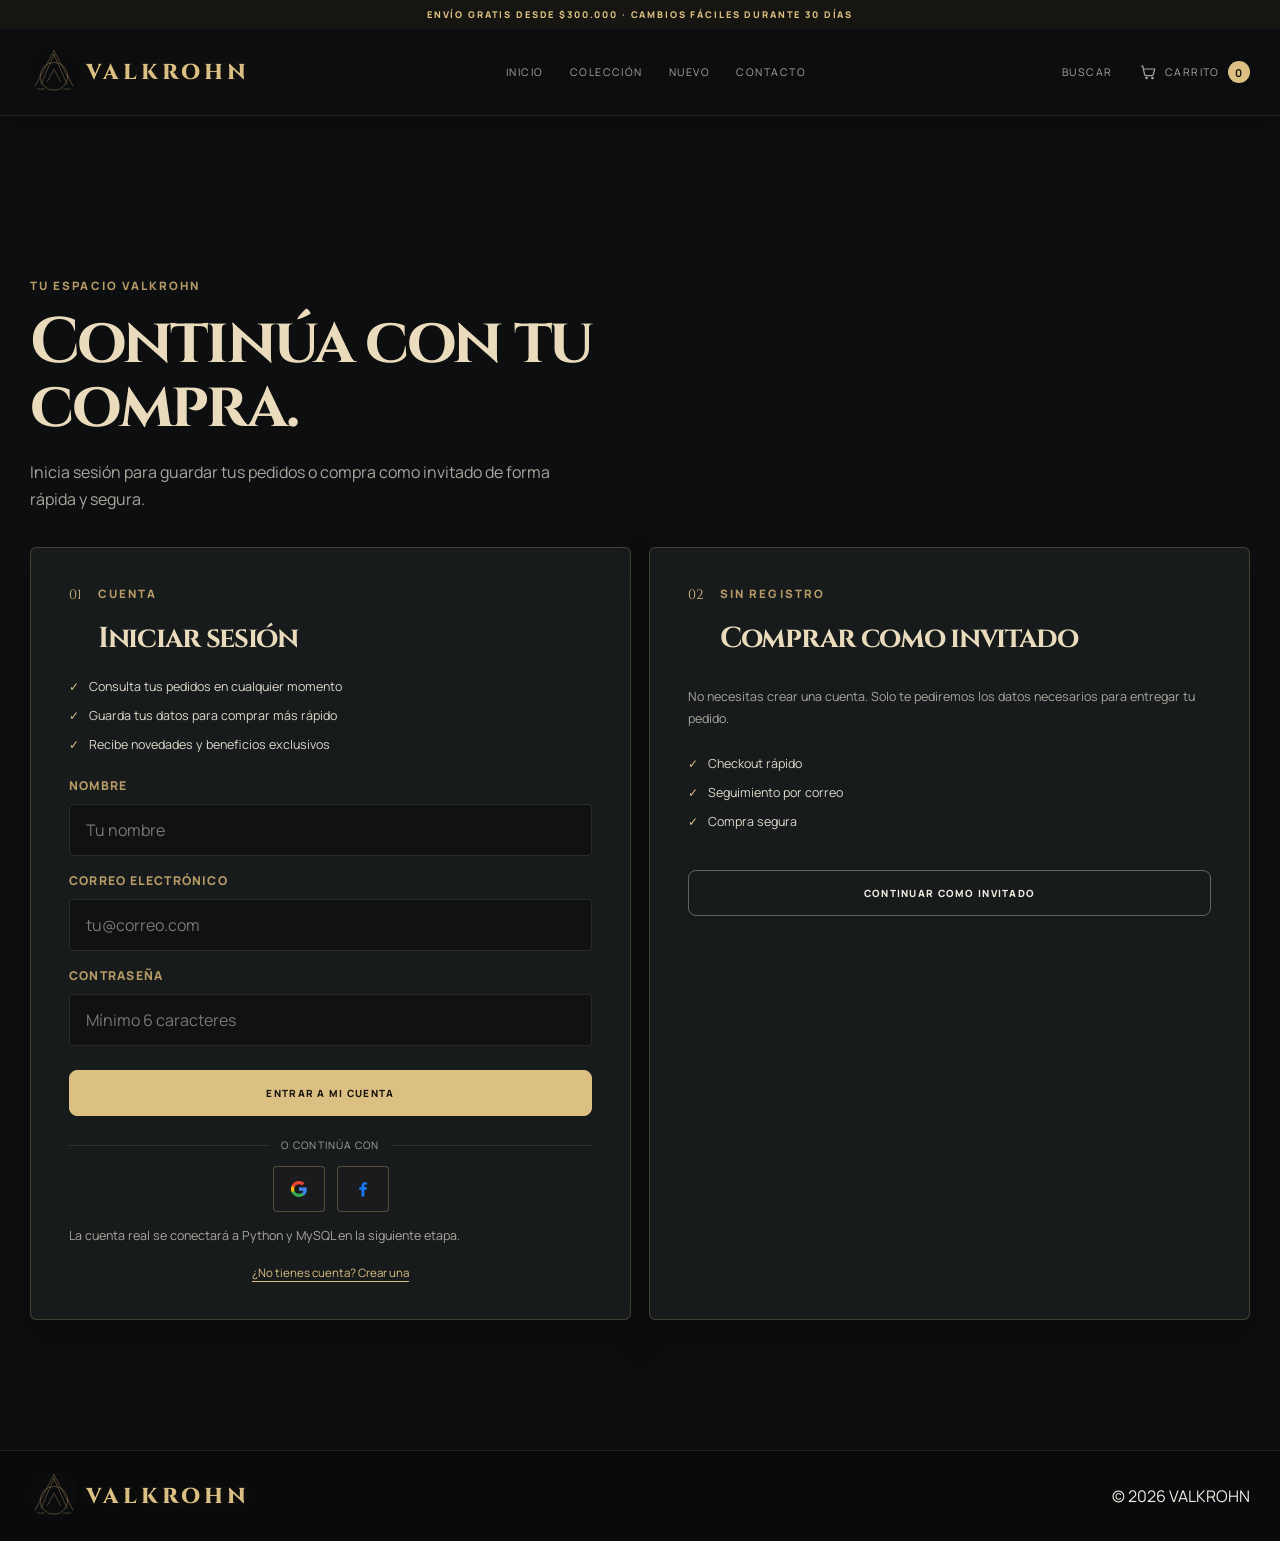
==== commit 3cf73803: "Unify compact mobile navigation" ====
--- a/acceso.html
+++ b/acceso.html
@@ -8,11 +8,12 @@
     <link rel="preconnect" href="https://fonts.googleapis.com" />
     <link rel="preconnect" href="https://fonts.gstatic.com" crossorigin />
     <link href="https://fonts.googleapis.com/css2?family=Manrope:wght@400;500;600;700;800&display=swap" rel="stylesheet" />
-    <link rel="stylesheet" href="css/styles.css" />
+    <link rel="stylesheet" href="styles.css" />
   </head>
   <body>
     <header class="site-header">
       <div class="container nav-wrap">
+        <button class="mobile-menu-toggle" type="button" aria-label="Abrir menú" aria-expanded="false"><svg viewBox="0 0 24 24" aria-hidden="true"><path d="M3 6h18M3 12h18M3 18h18" /></svg></button>
         <a href="index.html" class="brand"><img src="assets/valkrohn-logo.svg" alt="" /> <span>VALKROHN</span></a>
         <nav class="main-nav" aria-label="Navegación principal">
           <a href="index.html">Inicio</a>
@@ -106,6 +107,6 @@
       </div>
     </footer>
 
-    <script src="js/script.js"></script>
+    <script src="script.js"></script>
   </body>
 </html>
--- a/styles.css
+++ b/styles.css
@@ -0,0 +1,5646 @@
+@import url('https://fonts.googleapis.com/css2?family=Cinzel:wght@600;700;800&display=swap');
+
+:root {
+  --bg: #f3efe8;
+  --bg-soft: #f9f5f0;
+  --panel: #ffffff;
+  --panel-alt: #efe8df;
+  --line: rgba(17, 17, 17, 0.09);
+  --text: #171717;
+  --muted: #5c5a56;
+  --accent: #171717;
+  --accent-soft: #d9c4ae;
+  --shadow: 0 20px 45px rgba(15, 15, 15, 0.08);
+}
+
+* {
+  box-sizing: border-box;
+}
+
+html {
+  scroll-behavior: smooth;
+}
+
+body {
+  margin: 0;
+  min-height: 100vh;
+  background: var(--bg-soft);
+  color: var(--text);
+  font-family: "Manrope", sans-serif;
+}
+
+a {
+  color: inherit;
+  text-decoration: none;
+}
+
+img {
+  display: block;
+  max-width: 100%;
+}
+
+button,
+input,
+select,
+textarea {
+  font: inherit;
+}
+
+button {
+  cursor: pointer;
+}
+
+:focus-visible {
+  outline: 3px solid var(--accent-soft);
+  outline-offset: 4px;
+}
+
+.container {
+  width: min(1200px, calc(100% - 40px));
+  margin: 0 auto;
+}
+
+.site-header {
+  position: sticky;
+  top: 0;
+  z-index: 30;
+  background: rgba(243, 239, 232, 0.9);
+  backdrop-filter: blur(10px);
+  border-bottom: 1px solid var(--line);
+}
+
+.site-header::before {
+  content: "Envío gratis desde $300.000 · Cambios fáciles durante 30 días";
+  display: block;
+  padding: 8px 16px;
+  background: var(--text);
+  color: #fff;
+  text-align: center;
+  font-size: 0.62rem;
+  font-weight: 800;
+  letter-spacing: 0.13em;
+  text-transform: uppercase;
+}
+
+.nav-wrap {
+  display: flex;
+  align-items: center;
+  justify-content: space-between;
+  min-height: 78px;
+  gap: 20px;
+}
+
+.brand {
+  font-size: 1.2rem;
+  font-weight: 800;
+  letter-spacing: 0.14em;
+  text-transform: uppercase;
+}
+
+.brand span {
+  color: var(--muted);
+}
+
+.mobile-header-brand {
+  display: none;
+}
+
+.main-nav,
+.nav-tools {
+  display: flex;
+  align-items: center;
+  gap: 24px;
+}
+
+.main-nav a,
+.nav-link {
+  color: var(--muted);
+  font-size: 0.72rem;
+  letter-spacing: 0.14em;
+  text-transform: uppercase;
+  transition: color 0.2s ease;
+}
+
+.main-nav a:hover,
+.nav-link:hover,
+.main-nav a.active {
+  color: var(--text);
+}
+
+.cart-link {
+  display: inline-flex;
+  align-items: center;
+  gap: 8px;
+}
+
+.cart-icon {
+  display: inline-flex;
+  width: 18px;
+  height: 18px;
+  align-items: center;
+  justify-content: center;
+  color: currentColor;
+}
+
+.cart-icon svg {
+  width: 18px;
+  height: 18px;
+  fill: none;
+  stroke: currentColor;
+  stroke-linecap: round;
+  stroke-linejoin: round;
+  stroke-width: 1.6;
+}
+
+.cart-badge {
+  display: inline-flex;
+  align-items: center;
+  justify-content: center;
+  background: #111;
+  color: #fff;
+  min-width: 22px;
+  height: 22px;
+  border-radius: 50%;
+  font-size: 0.68rem;
+  font-weight: 700;
+}
+
+.hero {
+  padding: 38px 0 18px;
+}
+
+.hero-grid {
+  display: grid;
+  grid-template-columns: 1.05fr 0.95fr;
+  align-items: center;
+  gap: 40px;
+  background: linear-gradient(135deg, #efe8df, #f8f4f1);
+  border: 1px solid var(--line);
+  border-radius: 32px;
+  overflow: hidden;
+  box-shadow: var(--shadow);
+}
+
+.hero-copy {
+  padding: 48px 52px;
+}
+
+.eyebrow {
+  margin: 0 0 18px;
+  font-size: 0.72rem;
+  letter-spacing: 0.18em;
+  text-transform: uppercase;
+  color: var(--muted);
+  font-weight: 800;
+}
+
+.eyebrow.dark {
+  color: #2f2f2f;
+}
+
+.hero-copy h1,
+.page-intro h1,
+.section-heading h2,
+.product-detail h1,
+.checkout-page h1,
+.contact-card h1,
+.cart-page h1 {
+  margin: 0;
+  font-size: clamp(2.7rem, 6vw, 6rem);
+  line-height: 0.9;
+  letter-spacing: -0.08em;
+}
+
+.lead {
+  margin: 20px 0 0;
+  max-width: 560px;
+  color: var(--muted);
+  font-size: 1.08rem;
+  line-height: 1.7;
+}
+
+.hero-actions {
+  display: flex;
+  flex-wrap: wrap;
+  gap: 16px;
+  margin-top: 28px;
+}
+
+.button {
+  display: inline-flex;
+  align-items: center;
+  justify-content: center;
+  min-height: 52px;
+  padding: 0 26px;
+  border: 1px solid var(--text);
+  border-radius: 999px;
+  background: transparent;
+  color: var(--text);
+  text-transform: uppercase;
+  letter-spacing: 0.12em;
+  font-size: 0.7rem;
+  font-weight: 800;
+  transition: transform 0.2s ease, background 0.2s ease, color 0.2s ease;
+}
+
+.button:hover {
+  transform: translateY(-1px);
+}
+
+.button.primary {
+  background: var(--text);
+  color: #fff;
+}
+
+.button.primary:hover {
+  background: #3c3935;
+}
+
+.button.secondary {
+  background: rgba(255, 255, 255, 0.4);
+}
+
+.button.block {
+  width: 100%;
+}
+
+.hero-stats {
+  list-style: none;
+  padding: 0;
+  margin: 32px 0 0;
+  display: flex;
+  flex-wrap: wrap;
+  gap: 28px;
+}
+
+.hero-stats li {
+  display: flex;
+  flex-direction: column;
+  gap: 6px;
+}
+
+.hero-stats strong {
+  font-size: 1.4rem;
+  letter-spacing: -0.06em;
+}
+
+.hero-stats span {
+  color: var(--muted);
+  font-size: 0.72rem;
+  letter-spacing: 0.08em;
+  text-transform: uppercase;
+}
+
+.hero-visual {
+  position: relative;
+  min-height: 680px;
+  display: flex;
+  align-items: center;
+  justify-content: center;
+  background: linear-gradient(180deg, #ded0bf, #ebdfd5);
+}
+
+.visual-card {
+  width: min(82%, 520px);
+  height: 540px;
+  overflow: hidden;
+  border-radius: 28px;
+  box-shadow: 0 18px 40px rgba(0, 0, 0, 0.15);
+}
+
+.visual-card img {
+  width: 100%;
+  height: 100%;
+  object-fit: cover;
+}
+
+.floating-tag {
+  position: absolute;
+  background: rgba(17, 17, 17, 0.9);
+  color: #fff;
+  padding: 12px 18px;
+  border-radius: 999px;
+  font-size: 0.7rem;
+  letter-spacing: 0.12em;
+  text-transform: uppercase;
+  font-weight: 800;
+  box-shadow: 0 15px 30px rgba(0, 0, 0, 0.2);
+}
+
+.tag-one {
+  top: 44px;
+  left: 30px;
+}
+
+.tag-two {
+  right: 30px;
+  bottom: 54px;
+}
+
+.categories,
+.featured,
+.page-content {
+  padding-top: 70px;
+}
+
+.categories,
+.featured,
+.benefits,
+.reviews,
+.newsletter {
+  position: relative;
+}
+
+.categories::before,
+.featured::before,
+.benefits::before,
+.reviews::before,
+.newsletter::before {
+  content: "";
+  position: absolute;
+  top: 34px;
+  left: 0;
+  width: 44px;
+  height: 2px;
+  background: var(--accent-soft);
+}
+
+.section-heading {
+  margin-bottom: 24px;
+}
+
+.section-heading.compact {
+  display: flex;
+  justify-content: space-between;
+  align-items: end;
+  gap: 18px;
+}
+
+.section-heading h2 {
+  font-size: clamp(2.2rem, 3vw, 3.2rem);
+  letter-spacing: -0.07em;
+}
+
+.category-grid,
+.product-grid,
+.catalog-grid {
+  display: grid;
+  gap: 22px;
+}
+
+.category-grid {
+  grid-template-columns: repeat(4, minmax(0, 1fr));
+}
+
+.category-card {
+  position: relative;
+  min-height: 350px;
+  overflow: hidden;
+  border-radius: 24px;
+  border: 1px solid var(--line);
+  background: var(--panel-alt);
+  box-shadow: 0 12px 28px rgba(17, 17, 17, 0.05);
+  transition: transform 0.25s ease, box-shadow 0.25s ease;
+}
+
+.category-card:hover {
+  transform: translateY(-4px);
+  box-shadow: 0 18px 36px rgba(17, 17, 17, 0.1);
+}
+
+.category-card img {
+  width: 100%;
+  height: 100%;
+  object-fit: cover;
+  transition: transform 0.4s ease;
+}
+
+.category-card:hover img {
+  transform: scale(1.04);
+}
+
+.category-overlay {
+  position: absolute;
+  inset: auto 0 0 0;
+  padding: 18px 20px 22px;
+  background: linear-gradient(180deg, rgba(0,0,0,0), rgba(0,0,0,0.68));
+}
+
+.category-overlay span {
+  color: #fff;
+  font-size: 1rem;
+  letter-spacing: 0.08em;
+  text-transform: uppercase;
+  font-weight: 700;
+}
+
+.featured-grid {
+  grid-template-columns: repeat(4, minmax(0, 1fr));
+}
+
+.product-card {
+  background: var(--panel);
+  border: 1px solid var(--line);
+  border-radius: 22px;
+  overflow: hidden;
+  box-shadow: 0 12px 30px rgba(17, 17, 17, 0.04);
+  transition: transform 0.25s ease, box-shadow 0.25s ease;
+}
+
+.product-card:hover {
+  transform: translateY(-5px);
+  box-shadow: 0 18px 38px rgba(17, 17, 17, 0.1);
+}
+
+.product-card img {
+  width: 100%;
+  height: 360px;
+  object-fit: cover;
+  transition: transform 0.4s ease;
+}
+
+.product-media {
+  position: relative;
+  overflow: hidden;
+}
+
+.product-image-back {
+  position: absolute;
+  inset: 0;
+  opacity: 0;
+  transition: opacity 0.35s ease, transform 0.45s ease;
+}
+
+.product-card:hover .product-image-back {
+  opacity: 1;
+  transform: scale(1.035);
+}
+
+.favorite-button {
+  position: absolute;
+  z-index: 4;
+  top: 12px;
+  right: 12px;
+  display: grid;
+  width: 38px;
+  height: 38px;
+  place-items: center;
+  border: 1px solid rgba(242, 229, 201, 0.58);
+  border-radius: 50%;
+  background: rgba(13, 14, 15, 0.72);
+  color: #f4ecdc;
+  font-size: 1.4rem;
+  line-height: 1;
+  transition: background 0.2s ease, color 0.2s ease, transform 0.2s ease;
+}
+
+.favorite-button:hover {
+  transform: scale(1.08);
+  border-color: var(--gold-bright);
+  background: var(--gold-bright);
+  color: #17130d;
+}
+
+.product-card:hover img {
+  transform: scale(1.035);
+}
+
+.product-info {
+  padding: 18px 18px 20px;
+}
+
+.product-meta {
+  display: flex;
+  justify-content: space-between;
+  align-items: center;
+  gap: 10px;
+}
+
+.tag {
+  color: var(--muted);
+  font-size: 0.68rem;
+  letter-spacing: 0.12em;
+  text-transform: uppercase;
+  font-weight: 800;
+}
+
+.price {
+  font-weight: 800;
+  letter-spacing: -0.04em;
+}
+
+.product-info h3 {
+  margin: 16px 0 18px;
+  font-size: 1.2rem;
+  letter-spacing: -0.05em;
+}
+
+.size-select-label,
+.detail-size-label {
+  display: grid;
+  gap: 7px;
+  margin-bottom: 14px;
+  color: var(--gold-soft);
+  font-size: 0.64rem;
+  font-weight: 800;
+  letter-spacing: 0.14em;
+  text-transform: uppercase;
+}
+
+.size-select {
+  width: 100%;
+  min-height: 40px;
+  padding: 8px 11px;
+  border: 1px solid var(--line);
+  border-radius: 7px;
+  background: #191b1d;
+  color: var(--text);
+  font-size: 0.78rem;
+}
+
+.size-select:focus {
+  border-color: var(--gold-bright);
+  outline: 2px solid rgba(228, 194, 126, 0.18);
+}
+
+.detail-size-label {
+  margin-bottom: 0;
+}
+
+.detail-size-select {
+  max-width: 220px;
+}
+
+.product-button {
+  width: 100%;
+  border-radius: 10px;
+  background: #111;
+  color: #fff;
+}
+
+.promo {
+  padding-top: 80px;
+  padding-bottom: 60px;
+}
+
+.promo-inner {
+  display: flex;
+  align-items: center;
+  justify-content: space-between;
+  gap: 24px;
+  padding: 28px 30px;
+  border-radius: 24px;
+  background: linear-gradient(135deg, #171717, #2f2f2f);
+  color: #fff;
+}
+
+.promo-inner h2 {
+  margin: 0;
+  font-size: clamp(1.7rem, 3vw, 2.8rem);
+  letter-spacing: -0.06em;
+}
+
+.site-footer {
+  border-top: 1px solid var(--line);
+  background: var(--panel);
+}
+
+.footer-wrap {
+  display: flex;
+  justify-content: space-between;
+  align-items: center;
+  min-height: 90px;
+  gap: 18px;
+  flex-wrap: wrap;
+}
+
+.footer-brand {
+  font-size: 1rem;
+}
+
+.footer-links {
+  display: flex;
+  align-items: center;
+  gap: 22px;
+  color: var(--muted);
+  font-size: 0.72rem;
+  letter-spacing: 0.12em;
+  text-transform: uppercase;
+}
+
+.page-intro {
+  padding-top: 56px;
+}
+
+.page-intro h1 {
+  font-size: clamp(2.8rem, 5vw, 4.8rem);
+}
+
+.catalog-toolbar {
+  padding-top: 34px;
+}
+
+.page-intro + .catalog-toolbar {
+  padding-top: 42px;
+}
+
+.page-intro h1 {
+  max-width: 760px;
+  color: #eadbbd;
+  font-family: "Cinzel", Georgia, serif;
+  font-size: clamp(2.35rem, 4.7vw, 4.5rem);
+  line-height: 1;
+  letter-spacing: -0.055em;
+}
+
+.page-intro .eyebrow {
+  margin-bottom: 20px;
+  color: var(--gold-soft);
+}
+
+.toolbar-row {
+  display: flex;
+  justify-content: space-between;
+  align-items: center;
+  gap: 28px;
+  flex-wrap: wrap;
+  padding: 16px 0 22px;
+  border-top: 1px solid rgba(199, 166, 106, 0.34);
+  border-bottom: 1px solid var(--line);
+}
+
+.filter-group {
+  display: flex;
+  flex-wrap: wrap;
+  gap: 12px;
+  flex: 1 1 560px;
+}
+
+.filter-button {
+  border: 1px solid var(--line);
+  background: rgba(255, 255, 255, 0.5);
+  color: var(--text);
+  padding: 10px 16px;
+  border-radius: 999px;
+  text-transform: uppercase;
+  letter-spacing: 0.1em;
+  font-size: 0.68rem;
+  font-weight: 700;
+  transition: border-color 0.2s ease, background 0.2s ease, color 0.2s ease, transform 0.2s ease;
+}
+
+.filter-button:hover {
+  transform: translateY(-2px);
+  border-color: var(--gold-soft);
+}
+
+.filter-button.active {
+  background: var(--text);
+  color: #fff;
+  border-color: var(--text);
+}
+
+.catalog-controls {
+  display: flex;
+  align-items: center;
+  gap: 12px;
+  flex-wrap: wrap;
+  min-width: min(100%, 420px);
+  justify-content: flex-end;
+  padding-left: 20px;
+  border-left: 1px solid var(--line);
+}
+
+.search-box {
+  display: block;
+  min-width: min(100%, 260px);
+}
+
+.search-box input,
+#sort-select {
+  width: 100%;
+  border: 1px solid var(--line);
+  background: rgba(255, 255, 255, 0.6);
+  border-radius: 12px;
+  padding: 12px 14px;
+  color: var(--text);
+}
+
+.catalog-controls .search-box {
+  flex: 1;
+}
+
+.catalog-controls #sort-select {
+  flex: 1.4;
+}
+
+#sort-select {
+  min-width: 180px;
+}
+
+.catalog-grid {
+  grid-template-columns: repeat(3, minmax(0, 1fr));
+  padding-top: 28px;
+  padding-bottom: 80px;
+}
+
+.catalog-grid .product-card {
+  border-radius: 8px;
+  background: linear-gradient(160deg, #181a1c, #111213);
+}
+
+.catalog-grid .product-card img {
+  height: 390px;
+}
+
+.product-media {
+  position: relative;
+  overflow: hidden;
+  background: #0b0c0d;
+  cursor: pointer;
+}
+
+.size-select-label {
+  position: relative;
+  z-index: 3;
+}
+
+.card-view-link {
+  cursor: pointer;
+}
+
+.product-media::after {
+  position: absolute;
+  inset: 0;
+  pointer-events: none;
+  content: "";
+  background: linear-gradient(180deg, transparent 48%, rgba(5, 6, 7, 0.86));
+}
+
+.product-media img {
+  transition: transform 0.5s cubic-bezier(0.2, 0.7, 0.2, 1), filter 0.4s ease;
+}
+
+.product-card:hover .product-media img {
+  transform: scale(1.07);
+  filter: saturate(0.82) contrast(1.14) brightness(0.82);
+}
+
+.card-view-link {
+  position: absolute;
+  z-index: 2;
+  right: 18px;
+  bottom: 16px;
+  display: inline-flex;
+  align-items: center;
+  gap: 7px;
+  color: #f2e5c9;
+  font-size: 0.65rem;
+  font-weight: 800;
+  letter-spacing: 0.13em;
+  text-transform: uppercase;
+  opacity: 0;
+  transform: translateY(8px);
+  transition: opacity 0.25s ease, transform 0.25s ease, color 0.2s ease;
+}
+
+.product-card:hover .card-view-link,
+.card-view-link:focus-visible {
+  opacity: 1;
+  transform: translateY(0);
+}
+
+.card-view-link:hover {
+  color: var(--gold-bright);
+}
+
+.card-view-link span {
+  color: var(--gold-bright);
+  font-size: 1rem;
+}
+
+.catalog-grid .product-info {
+  padding: 20px;
+}
+
+.catalog-grid .product-button {
+  min-height: 44px;
+}
+
+.product-detail {
+  display: grid;
+  grid-template-columns: 1.1fr 0.9fr;
+  gap: 38px;
+  padding-top: 60px;
+  padding-bottom: 80px;
+}
+
+.product-detail-gallery {
+  display: grid;
+  gap: 18px;
+}
+
+.product-detail-gallery img {
+  width: 100%;
+  height: 520px;
+  object-fit: cover;
+  border-radius: 26px;
+  border: 1px solid var(--line);
+}
+
+.product-detail-info {
+  display: flex;
+  flex-direction: column;
+  justify-content: center;
+}
+
+.product-detail-info .eyebrow {
+  margin-bottom: 14px;
+}
+
+.product-detail-info h1 {
+  font-size: clamp(2.3rem, 4vw, 4.2rem);
+  margin-bottom: 12px;
+}
+
+.product-price {
+  font-size: clamp(1.8rem, 3vw, 2.6rem);
+  letter-spacing: -0.06em;
+  margin: 18px 0;
+}
+
+.product-description {
+  color: var(--muted);
+  font-size: 1rem;
+  line-height: 1.7;
+}
+
+.detail-meta {
+  margin: 20px 0;
+  display: flex;
+  flex-wrap: wrap;
+  gap: 12px;
+}
+
+.detail-pill {
+  background: var(--panel-alt);
+  border: 1px solid var(--line);
+  border-radius: 999px;
+  padding: 8px 12px;
+  font-size: 0.7rem;
+  letter-spacing: 0.1em;
+  text-transform: uppercase;
+  font-weight: 700;
+}
+
+.size-options {
+  display: flex;
+  flex-wrap: wrap;
+  gap: 10px;
+  width: 100%;
+  margin-top: 4px;
+}
+
+.size-option {
+  min-width: 44px;
+  min-height: 42px;
+  padding: 8px 12px;
+  cursor: pointer;
+  color: var(--gold-soft);
+  background: #202326;
+  transition: transform 0.2s ease, background 0.2s ease, border-color 0.2s ease, color 0.2s ease;
+}
+
+.size-option:hover {
+  transform: translateY(-2px);
+  border-color: var(--gold-soft);
+}
+
+.size-option.active {
+  border-color: var(--gold-bright);
+  background: var(--gold-bright);
+  color: #17130d;
+  box-shadow: 0 0 0 3px rgba(228, 194, 126, 0.12);
+}
+
+.product-actions {
+  display: flex;
+  gap: 14px;
+  margin-top: 22px;
+}
+
+.product-actions .button {
+  flex: 1;
+}
+
+.cart-page,
+.checkout-page,
+.contact-page {
+  padding-top: 58px;
+  padding-bottom: 90px;
+}
+
+.cart-page {
+  padding-top: 78px;
+}
+
+.cart-page .section-heading {
+  display: flex;
+  align-items: end;
+  justify-content: space-between;
+  gap: 24px;
+  margin-bottom: 42px;
+  padding-bottom: 26px;
+  border-bottom: 1px solid rgba(199, 166, 106, 0.28);
+}
+
+.cart-page .section-heading::after {
+  flex: 1;
+  max-width: 240px;
+  height: 1px;
+  content: "";
+  background: linear-gradient(90deg, var(--accent), transparent);
+}
+
+.cart-page h1 {
+  max-width: 760px;
+  color: #eadbbd;
+  font-family: "Cinzel", Georgia, serif;
+  font-size: clamp(2.5rem, 5vw, 4.7rem);
+  line-height: 1;
+  letter-spacing: -0.055em;
+}
+
+.cart-layout,
+.checkout-layout,
+.contact-layout {
+  display: grid;
+  grid-template-columns: 1.3fr 0.7fr;
+  gap: 32px;
+  align-items: start;
+}
+
+.checkout-layout {
+  grid-template-columns: minmax(0, 1.05fr) minmax(320px, 0.95fr);
+  gap: 42px;
+}
+
+.cart-items {
+  display: grid;
+  gap: 24px;
+}
+
+.cart-item {
+  display: grid;
+  grid-template-columns: 138px minmax(0, 1fr) 118px;
+  gap: 26px;
+  align-items: center;
+  min-height: 172px;
+  padding: 20px;
+  background: var(--panel);
+  border: 1px solid var(--line);
+  border-radius: 18px;
+}
+
+.cart-item img {
+  width: 120px;
+  height: 120px;
+  object-fit: cover;
+  border-radius: 16px;
+}
+
+.cart-product-link {
+  display: block;
+  overflow: hidden;
+  border-radius: 16px;
+}
+
+.cart-product-link img {
+  transition: transform 0.3s ease, filter 0.3s ease;
+}
+
+.cart-product-link:hover img {
+  transform: scale(1.05);
+  filter: brightness(1.08);
+}
+
+.cart-product-copy h3 a {
+  color: inherit;
+  transition: color 0.2s ease;
+}
+
+.cart-product-copy h3 a:hover {
+  color: var(--gold-bright);
+}
+
+.cart-product-copy {
+  min-width: 0;
+  padding-right: 18px;
+}
+
+.cart-product-copy h3 {
+  margin-bottom: 10px;
+  font-size: 1.24rem;
+}
+
+.cart-product-copy p {
+  line-height: 1.6;
+}
+
+.cart-item > div:last-child {
+  display: grid;
+  justify-items: end;
+  align-content: center;
+  gap: 16px;
+  min-height: 92px;
+  padding-left: 20px;
+  border-left: 1px solid var(--line);
+}
+
+.cart-item h3 {
+  margin: 0 0 6px;
+  font-size: 1.1rem;
+}
+
+.cart-item p {
+  margin: 0;
+  color: var(--muted);
+}
+
+.cart-item-price {
+  font-size: 1.1rem;
+  font-weight: 800;
+}
+
+.cart-summary {
+  position: sticky;
+  top: 100px;
+  background: var(--panel);
+  border: 1px solid var(--line);
+  border-radius: 18px;
+  padding: 22px 20px;
+}
+
+.cart-page .cart-summary {
+  padding: 28px 26px;
+  border-color: rgba(199, 166, 106, 0.24);
+  background: linear-gradient(145deg, #1a1c1e, #111213);
+}
+
+.cart-page .cart-summary h2 {
+  margin-bottom: 26px;
+  font-family: "Cinzel", Georgia, serif;
+  font-size: 1.35rem;
+}
+
+.cart-page .button.block {
+  min-height: 54px;
+  margin-top: 12px;
+}
+
+.cart-summary h2,
+.info-card h2 {
+  margin: 0 0 20px;
+  font-size: 1.5rem;
+  letter-spacing: -0.06em;
+}
+
+.summary-line {
+  display: flex;
+  justify-content: space-between;
+  align-items: center;
+  gap: 18px;
+  padding: 12px 0;
+  color: var(--muted);
+  border-bottom: 1px solid var(--line);
+}
+
+.summary-line strong {
+  color: var(--text);
+}
+
+.total-line {
+  margin-top: 6px;
+  padding-top: 18px;
+  border-bottom: none;
+  font-size: 1.2rem;
+}
+
+.checkout-form,
+.contact-card,
+.info-card {
+  background: var(--panel);
+  border: 1px solid var(--line);
+  border-radius: 22px;
+  padding: 22px;
+}
+
+.checkout-page .section-heading {
+  max-width: 720px;
+}
+
+.checkout-page .section-heading h1 {
+  font-size: clamp(2.6rem, 5vw, 4.8rem);
+}
+
+.checkout-side {
+  position: sticky;
+  top: 110px;
+  display: grid;
+  gap: 18px;
+}
+
+.credit-card-preview {
+  min-height: 238px;
+  padding: 26px;
+  display: grid;
+  align-content: space-between;
+  gap: 28px;
+  overflow: hidden;
+  border-radius: 24px;
+  background:
+    linear-gradient(135deg, transparent 0 45%, rgba(255, 255, 255, 0.08) 45% 55%, transparent 55%),
+    linear-gradient(135deg, #312d2a, #111 70%);
+  color: #fff;
+  box-shadow: 0 22px 38px rgba(17, 17, 17, 0.18);
+}
+
+.card-preview-top,
+.card-preview-bottom {
+  display: flex;
+  align-items: center;
+  justify-content: space-between;
+  gap: 16px;
+}
+
+.card-chip {
+  display: inline-grid;
+  width: 34px;
+  height: 26px;
+  place-items: center;
+  border-radius: 7px;
+  background: #c8a95c;
+  color: #66501c;
+  font-size: 1.1rem;
+}
+
+.card-contactless {
+  color: #d7d0c8;
+  font-size: 1rem;
+  letter-spacing: -0.18em;
+}
+
+.credit-card-preview > strong {
+  font-size: clamp(1.1rem, 2vw, 1.45rem);
+  letter-spacing: 0.14em;
+  font-weight: 600;
+}
+
+.card-preview-bottom {
+  color: #ddd5cd;
+  font-size: 0.62rem;
+  letter-spacing: 0.1em;
+}
+
+.card-preview-bottom span:first-child {
+  max-width: 42%;
+  overflow: hidden;
+  text-overflow: ellipsis;
+  white-space: nowrap;
+}
+
+.card-preview-bottom b {
+  color: #fff;
+  font-weight: 700;
+}
+
+.field-group {
+  display: flex;
+  flex-direction: column;
+  gap: 10px;
+  margin-bottom: 18px;
+}
+
+.field-group.has-error input,
+.field-group.has-error textarea,
+.field-group.has-error .country-trigger {
+  border-color: #b94a48;
+  box-shadow: 0 0 0 3px rgba(185, 74, 72, 0.1);
+}
+
+.field-error {
+  margin: -2px 0 0;
+  color: #a63d3b;
+  font-size: 0.72rem;
+  line-height: 1.4;
+}
+
+.checkout-error {
+  margin: 14px 0 0;
+  color: #a63d3b;
+  font-size: 0.8rem;
+  line-height: 1.5;
+  text-align: center;
+}
+
+.field-row {
+  display: grid;
+  grid-template-columns: repeat(2, minmax(0, 1fr));
+  gap: 16px;
+}
+
+label {
+  font-size: 0.76rem;
+  letter-spacing: 0.1em;
+  text-transform: uppercase;
+  font-weight: 800;
+  color: var(--muted);
+}
+
+input,
+select,
+textarea {
+  width: 100%;
+  border: 1px solid var(--line);
+  border-radius: 14px;
+  background: #faf8f5;
+  padding: 14px 16px;
+  color: var(--text);
+}
+
+.phone-fields {
+  display: grid;
+  grid-template-columns: minmax(190px, 0.42fr) 1fr;
+  gap: 12px;
+}
+
+.country-picker {
+  position: relative;
+  min-width: 0;
+}
+
+.country-trigger {
+  display: grid;
+  grid-template-columns: 28px 1fr auto 16px;
+  align-items: center;
+  gap: 8px;
+  width: 100%;
+  min-height: 50px;
+  padding: 0 12px;
+  border: 1px solid var(--line);
+  border-radius: 14px;
+  background: #faf8f5;
+  color: var(--text);
+  text-align: left;
+}
+
+.country-trigger:hover,
+.country-trigger[aria-expanded="true"] {
+  border-color: var(--accent-soft);
+  background: #fff;
+}
+
+.country-trigger img,
+.country-option img {
+  width: 26px;
+  height: 18px;
+  border-radius: 3px;
+  object-fit: cover;
+  box-shadow: 0 0 0 1px rgba(17, 17, 17, 0.08);
+}
+
+.country-trigger span,
+.country-trigger strong {
+  overflow: hidden;
+  text-overflow: ellipsis;
+  white-space: nowrap;
+}
+
+.country-trigger span {
+  font-size: 0.78rem;
+}
+
+.country-trigger strong {
+  font-size: 0.8rem;
+}
+
+.country-chevron {
+  color: var(--muted);
+  font-size: 1.1rem;
+  text-align: center;
+}
+
+.country-menu {
+  position: absolute;
+  top: calc(100% + 8px);
+  left: 0;
+  right: 0;
+  z-index: 20;
+  display: grid;
+  max-height: 260px;
+  overflow-y: auto;
+  padding: 6px;
+  border: 1px solid var(--line);
+  border-radius: 14px;
+  background: #fff;
+  box-shadow: var(--shadow);
+}
+
+.country-menu[hidden] {
+  display: none;
+}
+
+.country-option {
+  display: grid;
+  grid-template-columns: 28px 1fr auto;
+  align-items: center;
+  gap: 8px;
+  width: 100%;
+  padding: 10px 8px;
+  border: 0;
+  border-radius: 9px;
+  background: transparent;
+  color: var(--text);
+  text-align: left;
+}
+
+.country-option:hover,
+.country-option[aria-selected="true"] {
+  background: var(--panel-alt);
+}
+
+.country-option span {
+  font-size: 0.78rem;
+}
+
+.country-option strong {
+  font-size: 0.75rem;
+}
+
+.payment-methods {
+  border: 0;
+  padding: 0;
+  margin: 6px 0 22px;
+}
+
+.payment-methods legend {
+  margin-bottom: 10px;
+  font-size: 0.76rem;
+  letter-spacing: 0.1em;
+  text-transform: uppercase;
+  font-weight: 800;
+  color: var(--muted);
+}
+
+.payment-option {
+  display: grid;
+  grid-template-columns: auto 1fr auto;
+  align-items: center;
+  gap: 14px;
+  min-height: 76px;
+  margin-top: 10px;
+  padding: 15px 16px;
+  border: 1px solid var(--line);
+  border-radius: 16px;
+  background: #faf8f5;
+  cursor: pointer;
+  transition: border-color 0.2s ease, background 0.2s ease, transform 0.2s ease;
+}
+
+.payment-option:hover,
+.payment-option:has(input:checked) {
+  border-color: var(--accent-soft);
+  background: #fff;
+}
+
+.payment-option:has(input:checked) {
+  box-shadow: 0 0 0 2px rgba(217, 196, 174, 0.32);
+}
+
+.payment-option.payment-hidden {
+  display: none;
+}
+
+.selected-payment {
+  display: flex;
+  align-items: center;
+  justify-content: space-between;
+  gap: 16px;
+  margin-top: 10px;
+  padding: 14px 16px;
+  border: 1px solid var(--accent-soft);
+  border-radius: 16px;
+  background: #fff;
+}
+
+.selected-payment[hidden] {
+  display: none;
+}
+
+.selected-payment-toggle {
+  display: flex;
+  align-items: center;
+  justify-content: space-between;
+  flex: 1;
+  gap: 16px;
+  padding: 0;
+  border: 0;
+  background: transparent;
+  color: var(--text);
+  text-align: left;
+}
+
+.selected-payment-toggle > span:first-child {
+  display: grid;
+  gap: 4px;
+}
+
+.selected-payment strong {
+  font-size: 0.88rem;
+}
+
+.selected-payment small {
+  color: var(--muted);
+  font-size: 0.72rem;
+}
+
+.selected-payment-arrow {
+  color: var(--muted);
+  font-size: 1.1rem;
+  transition: transform 0.2s ease;
+}
+
+.selected-payment-toggle[aria-expanded="false"] .selected-payment-arrow {
+  transform: rotate(-90deg);
+}
+
+.change-payment {
+  border: 0;
+  background: transparent;
+  color: var(--muted);
+  font-size: 0.7rem;
+  font-weight: 800;
+  letter-spacing: 0.1em;
+  text-transform: uppercase;
+}
+
+.card-fields {
+  margin: 14px 0 18px;
+  padding: 18px;
+  border: 1px solid var(--line);
+  border-radius: 16px;
+  background: #fff;
+}
+
+.card-fields .field-group {
+  margin-bottom: 14px;
+}
+
+.card-fields .field-row {
+  gap: 12px;
+}
+
+.payment-note {
+  margin: 2px 0 0;
+  color: var(--muted);
+  font-size: 0.72rem;
+  line-height: 1.5;
+}
+
+.card-fields[hidden] {
+  display: none;
+}
+
+.payment-option input {
+  width: 18px;
+  height: 18px;
+  accent-color: var(--text);
+}
+
+.payment-copy {
+  display: grid;
+  gap: 5px;
+}
+
+.payment-copy strong {
+  font-size: 0.9rem;
+}
+
+.payment-copy small {
+  color: var(--muted);
+  font-size: 0.75rem;
+  font-weight: 500;
+}
+
+.payment-mark {
+  color: var(--muted);
+  font-size: 0.65rem;
+  font-weight: 800;
+  letter-spacing: 0.08em;
+}
+
+.checkout-summary-list {
+  display: grid;
+  gap: 14px;
+  margin-bottom: 14px;
+}
+
+.summary-item {
+  display: flex;
+  align-items: center;
+  justify-content: space-between;
+  gap: 12px;
+  color: var(--muted);
+}
+
+.summary-product {
+  display: inline-flex;
+  align-items: center;
+  min-width: 0;
+  gap: 10px;
+}
+
+.summary-product img {
+  width: 48px;
+  height: 58px;
+  flex: 0 0 auto;
+  object-fit: cover;
+  border-radius: 8px;
+  border: 1px solid var(--line);
+}
+
+.summary-product > span {
+  overflow: hidden;
+  text-overflow: ellipsis;
+  white-space: nowrap;
+}
+
+.summary-item strong {
+  color: var(--text);
+}
+
+.contact-form {
+  margin-top: 18px;
+}
+
+.contact-text {
+  margin: 0 0 20px;
+  color: var(--muted);
+  line-height: 1.7;
+}
+
+.contact-card h1 {
+  font-size: clamp(2.6rem, 5vw, 4.8rem);
+}
+
+.contact-page {
+  position: relative;
+  padding-top: 84px;
+}
+
+.contact-page::before {
+  position: absolute;
+  top: 34px;
+  left: max(24px, calc((100% - 1200px) / 2));
+  width: 72px;
+  height: 2px;
+  content: "";
+  background: var(--gold-bright);
+  box-shadow: 0 0 18px rgba(228, 194, 126, 0.25);
+}
+
+.contact-layout {
+  grid-template-columns: minmax(0, 1.18fr) minmax(280px, 0.72fr);
+  gap: 38px;
+}
+
+.contact-card {
+  padding: clamp(26px, 4vw, 48px);
+}
+
+.contact-card h1 {
+  max-width: 760px;
+  margin-top: 8px;
+  font-family: "Cinzel", Georgia, serif;
+  font-size: clamp(2.35rem, 5vw, 4.6rem);
+  line-height: 1.02;
+  letter-spacing: -0.055em;
+}
+
+.contact-text {
+  max-width: 650px;
+  margin-top: 20px;
+  font-size: 0.98rem;
+  line-height: 1.8;
+}
+
+.contact-form {
+  max-width: 680px;
+  margin-top: 34px;
+}
+
+.contact-form .field-group {
+  margin-bottom: 24px;
+}
+
+.contact-form label {
+  color: var(--gold-soft);
+  font-size: 0.68rem;
+  letter-spacing: 0.18em;
+}
+
+.contact-form input,
+.contact-form textarea {
+  border-radius: 8px;
+  background: rgba(255, 255, 255, 0.025);
+  transition: border-color 0.2s ease, box-shadow 0.2s ease, background 0.2s ease;
+}
+
+.contact-form input:focus,
+.contact-form textarea:focus {
+  border-color: var(--gold-bright);
+  background: rgba(255, 255, 255, 0.045);
+  box-shadow: 0 0 0 3px rgba(228, 194, 126, 0.1);
+  outline: none;
+}
+
+.contact-form textarea {
+  min-height: 150px;
+  resize: vertical;
+}
+
+.contact-form .button {
+  min-width: 170px;
+}
+
+.info-card {
+  position: sticky;
+  top: 118px;
+  min-height: 310px;
+  padding: 30px;
+  background: linear-gradient(150deg, #191b1d, #101112);
+}
+
+.info-card::before {
+  display: block;
+  width: 74px;
+  height: 74px;
+  margin-bottom: 34px;
+  content: "";
+  background: url("assets/valkrohn-logo.svg") center / cover no-repeat;
+  border: 1px solid var(--gold-bright);
+  border-radius: 50%;
+  box-shadow: 0 0 0 7px rgba(199, 166, 106, 0.06), 0 0 28px rgba(199, 166, 106, 0.18);
+}
+
+.info-card h2 {
+  margin-bottom: 28px;
+  font-family: "Cinzel", Georgia, serif;
+  font-size: 1.45rem;
+  letter-spacing: 0.02em;
+}
+
+.info-card li {
+  padding: 13px 0;
+  border-bottom: 1px solid rgba(220, 215, 204, 0.1);
+}
+
+.info-card li:last-child {
+  border-bottom: 0;
+}
+
+@media (max-width: 980px) {
+  .info-card {
+    position: static;
+  }
+}
+
+@media (max-width: 620px) {
+  .contact-page {
+    padding-top: 68px;
+  }
+
+  .contact-page::before {
+    top: 24px;
+    left: 12px;
+  }
+
+  .contact-card,
+  .info-card {
+    padding: 24px 20px;
+  }
+}
+
+.info-card ul {
+  list-style: none;
+  padding: 0;
+  margin: 0;
+  display: grid;
+  gap: 12px;
+  color: var(--muted);
+  line-height: 1.7;
+}
+
+.empty-state {
+  background: var(--panel);
+  border: 1px solid var(--line);
+  border-radius: 20px;
+  padding: 40px 24px;
+  text-align: center;
+  color: var(--muted);
+}
+
+.benefits,
+.reviews,
+.newsletter {
+  padding-top: 80px;
+}
+
+.benefit-grid,
+.review-grid {
+  display: grid;
+  grid-template-columns: repeat(3, minmax(0, 1fr));
+  gap: 22px;
+}
+
+.benefit-card,
+.review-card {
+  background: var(--panel);
+  border: 1px solid var(--line);
+  border-radius: 22px;
+  padding: 24px 22px;
+}
+
+.benefit-card span {
+  display: inline-flex;
+  width: 42px;
+  height: 42px;
+  align-items: center;
+  justify-content: center;
+  background: var(--panel-alt);
+  border-radius: 50%;
+  font-weight: 800;
+}
+
+.benefit-card h3,
+.review-card strong {
+  margin: 18px 0 8px;
+  font-size: 1.2rem;
+}
+
+.benefit-card p,
+.review-card p {
+  margin: 0;
+  color: var(--muted);
+  line-height: 1.7;
+}
+
+.stars {
+  letter-spacing: 0.2em;
+  color: #d8a93b;
+  font-size: 0.9rem;
+}
+
+.newsletter-box {
+  display: flex;
+  align-items: center;
+  justify-content: space-between;
+  gap: 20px;
+  padding: 26px 28px;
+  background: linear-gradient(135deg, #efe5db, #f8f3ee);
+  border: 1px solid var(--line);
+  border-radius: 24px;
+}
+
+.newsletter-form {
+  display: flex;
+  gap: 12px;
+  flex-wrap: wrap;
+}
+
+.newsletter-form input {
+  min-width: 250px;
+  border: 1px solid var(--line);
+  border-radius: 999px;
+  background: rgba(255, 255, 255, 0.8);
+  padding: 14px 18px;
+}
+
+.remove-button {
+  display: inline-flex;
+  align-items: center;
+  gap: 7px;
+  border: 1px solid rgba(199, 166, 106, 0.3);
+  background: transparent;
+  color: var(--gold-soft);
+  border-radius: 999px;
+  font-size: 0.64rem;
+  font-weight: 800;
+  text-transform: uppercase;
+  letter-spacing: 0.12em;
+  padding: 8px 11px;
+  transition: color 0.2s ease, border-color 0.2s ease, background 0.2s ease, transform 0.2s ease;
+}
+
+.remove-button::before {
+  content: "×";
+  font-size: 1rem;
+  font-weight: 400;
+  line-height: 0.7;
+}
+
+.remove-button:hover {
+  transform: translateY(-1px);
+  border-color: #b96358;
+  background: rgba(185, 99, 88, 0.1);
+  color: #e18b7f;
+}
+
+.cart-notice[hidden] {
+  display: none;
+}
+
+.cart-notice {
+  position: fixed;
+  inset: 0;
+  z-index: 100;
+  display: grid;
+  place-items: center;
+  padding: 20px;
+}
+
+.cart-notice-backdrop {
+  position: absolute;
+  inset: 0;
+  background: rgba(3, 4, 5, 0.78);
+  backdrop-filter: blur(8px);
+}
+
+.cart-notice-dialog {
+  position: relative;
+  width: min(100%, 430px);
+  padding: 36px 32px 30px;
+  border: 1px solid rgba(228, 194, 126, 0.42);
+  border-radius: 18px;
+  background: linear-gradient(145deg, #202224, #101112);
+  box-shadow: 0 30px 80px rgba(0, 0, 0, 0.55), 0 0 0 6px rgba(199, 166, 106, 0.05);
+  text-align: center;
+}
+
+.cart-notice-dialog::before {
+  position: absolute;
+  top: 0;
+  left: 12%;
+  right: 12%;
+  height: 2px;
+  content: "";
+  background: linear-gradient(90deg, transparent, var(--gold-bright), transparent);
+}
+
+.cart-notice-dialog > img {
+  width: 68px;
+  height: 68px;
+  margin: 0 auto 18px;
+  border: 1px solid var(--gold-bright);
+  border-radius: 50%;
+  box-shadow: 0 0 24px rgba(228, 194, 126, 0.16);
+}
+
+.cart-notice-dialog .eyebrow {
+  margin-bottom: 12px;
+  font-size: 0.62rem;
+  letter-spacing: 0.22em;
+}
+
+.cart-notice-dialog h2 {
+  margin: 0;
+  color: #eadbbd;
+  font-family: "Cinzel", Georgia, serif;
+  font-size: 1.45rem;
+}
+
+.cart-notice-dialog > p:not(.eyebrow) {
+  margin: 14px auto 0;
+  max-width: 320px;
+  color: var(--muted);
+  line-height: 1.65;
+}
+
+.cart-notice-close {
+  position: absolute;
+  top: 14px;
+  right: 16px;
+  border: 0;
+  background: transparent;
+  color: var(--muted);
+  font-size: 1.35rem;
+  line-height: 1;
+}
+
+.cart-notice-close:hover {
+  color: var(--gold-bright);
+}
+
+.cart-notice-actions {
+  display: flex;
+  justify-content: center;
+  gap: 12px;
+  margin-top: 26px;
+}
+
+.cart-notice-actions .button {
+  min-width: 132px;
+  min-height: 44px;
+  font-size: 0.62rem;
+}
+
+.access-page {
+  padding-top: 74px;
+  padding-bottom: 90px;
+}
+
+.access-intro {
+  max-width: 650px;
+  margin-bottom: 34px;
+}
+
+.access-intro h1 {
+  margin: 0;
+  color: #eadbbd;
+  font-family: "Cinzel", Georgia, serif;
+  font-size: clamp(2.2rem, 5vw, 4.4rem);
+  line-height: 1;
+}
+
+.access-intro > p:last-child {
+  max-width: 520px;
+  margin-top: 20px;
+  color: var(--muted);
+  line-height: 1.7;
+}
+
+.access-grid {
+  display: grid;
+  grid-template-columns: repeat(2, minmax(0, 1fr));
+  gap: 18px;
+}
+
+.access-card {
+  padding: clamp(22px, 4vw, 38px);
+  border: 1px solid rgba(228, 194, 126, 0.24);
+  border-radius: 16px;
+  background: linear-gradient(150deg, #1e2022, #111213);
+  box-shadow: 0 20px 45px rgba(0, 0, 0, 0.26);
+}
+
+.access-card-heading {
+  display: flex;
+  align-items: flex-start;
+  gap: 16px;
+  margin-bottom: 28px;
+}
+
+.access-index {
+  color: var(--gold-bright);
+  font-family: "Cinzel", Georgia, serif;
+  font-size: 0.85rem;
+}
+
+.access-card h2 {
+  margin: 0;
+  color: #f0ece3;
+  font-family: "Cinzel", Georgia, serif;
+  font-size: clamp(1.25rem, 2.4vw, 1.8rem);
+}
+
+.access-card .field-group {
+  margin-bottom: 16px;
+}
+
+.access-card .button.block {
+  width: 100%;
+  margin-top: 8px;
+}
+
+.social-login-divider {
+  display: flex;
+  align-items: center;
+  gap: 12px;
+  margin: 22px 0 14px;
+  color: var(--muted);
+  font-size: 0.64rem;
+  letter-spacing: 0.12em;
+  text-transform: uppercase;
+}
+
+.social-login-divider::before,
+.social-login-divider::after {
+  flex: 1;
+  height: 1px;
+  content: "";
+  background: var(--line);
+}
+
+.social-login {
+  display: flex;
+  justify-content: center;
+  gap: 12px;
+}
+
+.social-login-button {
+  display: grid;
+  width: 48px;
+  height: 44px;
+  place-items: center;
+  border: 1px solid rgba(228, 194, 126, 0.28);
+  border-radius: 8px;
+  background: #191b1d;
+  color: #e9e5dc;
+  transition: border-color 0.2s ease, background 0.2s ease, transform 0.2s ease;
+}
+
+.social-login-button:hover {
+  transform: translateY(-2px);
+  border-color: var(--gold-bright);
+  background: #242729;
+}
+
+.social-login-button svg {
+  width: 20px;
+  height: 20px;
+}
+
+.facebook-login {
+  color: #1877f2;
+}
+
+.access-note,
+.guest-copy {
+  color: var(--muted);
+  font-size: 0.78rem;
+  line-height: 1.7;
+}
+
+.access-switch {
+  display: block;
+  margin: 18px auto 0;
+  border: 0;
+  background: transparent;
+  color: var(--gold-bright);
+  font-size: 0.72rem;
+  text-decoration: underline;
+  text-underline-offset: 4px;
+}
+
+.guest-benefits {
+  display: grid;
+  gap: 12px;
+  margin: 26px 0 32px;
+  padding: 0;
+  color: #ded8ca;
+  list-style: none;
+  font-size: 0.78rem;
+}
+
+.guest-benefits li::before {
+  margin-right: 10px;
+  color: var(--gold-bright);
+  content: "✓";
+}
+
+.account-benefits {
+  margin: -8px 0 24px;
+}
+
+.checkout-access-note {
+  display: flex;
+  justify-content: space-between;
+  gap: 16px;
+  margin: 0 0 26px;
+  padding: 14px 18px;
+  border-left: 2px solid var(--gold-bright);
+  background: rgba(228, 194, 126, 0.08);
+  color: var(--muted);
+  font-size: 0.76rem;
+}
+
+.checkout-access-note a {
+  color: var(--gold-bright);
+  font-weight: 800;
+}
+
+@media (max-width: 720px) {
+  .access-grid {
+    grid-template-columns: 1fr;
+  }
+
+  .checkout-access-note {
+    align-items: flex-start;
+    flex-direction: column;
+    gap: 8px;
+  }
+}
+
+.payment-success {
+  width: min(100%, 900px);
+  margin: 0 auto;
+  padding: clamp(32px, 6vw, 70px) clamp(22px, 6vw, 70px);
+  border: 1px solid rgba(228, 194, 126, 0.36);
+  border-radius: 22px;
+  background: linear-gradient(145deg, #1c1e20, #101112);
+  box-shadow: 0 30px 80px rgba(0, 0, 0, 0.42);
+  text-align: center;
+}
+
+.success-brand {
+  display: inline-flex;
+  align-items: center;
+  gap: 12px;
+  color: var(--gold-bright);
+  font-family: "Cinzel", Georgia, serif;
+  font-size: 1.1rem;
+  font-weight: 800;
+  letter-spacing: 0.16em;
+}
+
+.success-brand img {
+  width: 42px;
+  height: 42px;
+  border: 1px solid var(--gold-bright);
+  border-radius: 50%;
+}
+
+.success-check {
+  display: grid;
+  width: 76px;
+  height: 76px;
+  margin: 34px auto 20px;
+  place-items: center;
+  border: 1px solid var(--gold-bright);
+  border-radius: 50%;
+  background: rgba(228, 194, 126, 0.12);
+  color: var(--gold-bright);
+  font-size: 2.5rem;
+  box-shadow: 0 0 32px rgba(228, 194, 126, 0.18);
+}
+
+.payment-success h1 {
+  margin: 0;
+  color: #eadbbd;
+  font-family: "Cinzel", Georgia, serif;
+  font-size: clamp(2rem, 5vw, 4rem);
+  letter-spacing: -0.04em;
+}
+
+.success-lead {
+  margin: 14px auto 0;
+  color: var(--muted);
+  line-height: 1.7;
+}
+
+.success-summary {
+  display: flex;
+  justify-content: space-between;
+  gap: 24px;
+  margin: 34px 0;
+  padding: 24px 26px;
+  border-radius: 16px;
+  background: #26282a;
+  text-align: left;
+}
+
+.success-summary div {
+  display: grid;
+  gap: 8px;
+}
+
+.success-summary span {
+  color: var(--muted);
+  font-size: 0.65rem;
+  letter-spacing: 0.14em;
+  text-transform: uppercase;
+}
+
+.success-summary strong {
+  color: var(--gold-bright);
+  font-size: 1.28rem;
+}
+
+.order-progress {
+  display: grid;
+  grid-template-columns: repeat(4, 1fr);
+  gap: 10px;
+  margin: 30px 0 0;
+}
+
+.progress-step {
+  display: grid;
+  justify-items: center;
+  gap: 10px;
+  color: #666862;
+  font-size: 0.68rem;
+}
+
+.progress-step i {
+  width: 14px;
+  height: 14px;
+  border: 2px solid #444744;
+  border-radius: 50%;
+}
+
+.progress-step.active {
+  color: var(--text);
+}
+
+.progress-step.active i {
+  border-color: var(--gold-bright);
+  background: var(--gold-bright);
+  box-shadow: 0 0 16px rgba(228, 194, 126, 0.32);
+}
+
+.delivery-note {
+  margin: 26px 0 0;
+  color: var(--muted);
+}
+
+.success-actions {
+  display: flex;
+  justify-content: center;
+  gap: 14px;
+  margin-top: 30px;
+}
+
+.success-actions .button {
+  min-width: 180px;
+}
+
+/* VALKROHN app-inspired visual refresh */
+:root {
+  --bg: #0b0b0c;
+  --bg-soft: #111214;
+  --panel: #17181a;
+  --panel-alt: #242528;
+  --line: rgba(239, 232, 216, 0.13);
+  --text: #f3eee4;
+  --muted: #96938c;
+  --accent: #d5b36e;
+  --gold-bright: #e7c780;
+  --gold-soft: #c7a568;
+  --accent-soft: #705b35;
+  --shadow: 0 24px 70px rgba(0, 0, 0, 0.42);
+}
+
+html {
+  background: var(--bg);
+}
+
+body {
+  background: #0b0b0c;
+  color: var(--text);
+  font-family: "Manrope", sans-serif;
+}
+
+body::before {
+  opacity: 0.08;
+  background-size: 34px 34px;
+}
+
+.container {
+  width: min(1180px, calc(100% - 48px));
+}
+
+.site-header {
+  background: rgba(11, 11, 12, 0.94);
+  border-bottom: 1px solid var(--line);
+}
+
+.site-header::before {
+  background: #171719;
+  color: var(--gold-soft);
+  font-size: 0.58rem;
+  letter-spacing: 0.2em;
+}
+
+.nav-wrap {
+  min-height: 78px;
+}
+
+.brand {
+  font-size: 1.15rem;
+  letter-spacing: 0.2em;
+}
+
+.brand img {
+  width: 42px;
+  height: 42px;
+  margin-right: 6px;
+}
+
+.main-nav,
+.nav-tools {
+  gap: 20px;
+}
+
+.main-nav a,
+.nav-link {
+  font-size: 0.62rem;
+  letter-spacing: 0.16em;
+}
+
+.hero {
+  padding: 0;
+}
+
+.luxury-hero {
+  position: relative;
+  min-height: min(720px, calc(100vh - 120px));
+  overflow: hidden;
+  border: 1px solid var(--line);
+  background: #17181a;
+}
+
+.luxury-hero-image {
+  position: absolute;
+  inset: 0;
+  width: 100%;
+  height: 100%;
+  object-fit: cover;
+  object-position: center 26%;
+  filter: saturate(0.6) contrast(1.1) brightness(0.67);
+}
+
+.luxury-hero-shade {
+  position: absolute;
+  inset: 0;
+  background: linear-gradient(90deg, rgba(5, 5, 6, 0.94), rgba(5, 5, 6, 0.42) 54%, rgba(5, 5, 6, 0.12)), linear-gradient(0deg, rgba(5, 5, 6, 0.76), transparent 46%);
+}
+
+.luxury-hero-content {
+  position: absolute;
+  z-index: 2;
+  left: clamp(24px, 7vw, 92px);
+  bottom: clamp(30px, 8vw, 90px);
+  max-width: 610px;
+}
+
+.luxury-hero-content h1 {
+  margin: 0;
+  color: #f4ecdc;
+  font-family: "Cinzel", Georgia, serif;
+  font-size: clamp(2.6rem, 6vw, 5.8rem);
+  line-height: 0.98;
+  letter-spacing: -0.04em;
+}
+
+.luxury-hero-content h1 em {
+  color: var(--gold-bright);
+  font-style: normal;
+}
+
+.luxury-hero-content .lead {
+  max-width: 430px;
+  color: #c1bdb5;
+  font-size: 0.92rem;
+  line-height: 1.65;
+}
+
+.hero-actions {
+  gap: 10px;
+}
+
+.button {
+  min-height: 46px;
+  padding: 0 20px;
+  border-radius: 5px;
+  font-size: 0.62rem;
+  letter-spacing: 0.16em;
+}
+
+.button.primary,
+.button.primary:hover {
+  background: var(--gold-bright) !important;
+  border-color: var(--gold-bright) !important;
+  color: #18140d !important;
+}
+
+.button.secondary {
+  border-color: rgba(243, 238, 228, 0.32);
+  background: rgba(17, 18, 20, 0.45);
+  color: var(--text);
+}
+
+.luxury-hero-mark,
+.luxury-hero-scroll {
+  z-index: 2;
+  color: var(--gold-soft);
+}
+
+.categories,
+.featured,
+.benefits,
+.reviews,
+.newsletter,
+.page-content {
+  padding-top: 86px;
+}
+
+.section-heading {
+  margin-bottom: 28px;
+}
+
+.section-heading h2,
+.page-intro h1,
+.cart-page h1,
+.checkout-page h1,
+.product-detail-info h1,
+.contact-card h1 {
+  font-family: "Cinzel", Georgia, serif;
+  letter-spacing: -0.035em;
+}
+
+.section-heading h2 {
+  font-size: clamp(1.75rem, 3vw, 3rem);
+}
+
+.category-grid,
+.featured-grid,
+.catalog-grid {
+  gap: 14px;
+}
+
+.category-card,
+.product-card,
+.benefit-card,
+.review-card,
+.access-card,
+.checkout-form,
+.contact-card,
+.info-card,
+.cart-summary,
+.cart-item,
+.payment-success {
+  border-radius: 6px;
+  border-color: var(--line);
+  box-shadow: none;
+}
+
+.category-card {
+  min-height: 300px;
+  border-radius: 4px;
+  background: #191a1c;
+}
+
+.category-overlay {
+  padding: 18px;
+}
+
+.category-overlay span {
+  font-family: "Cinzel", Georgia, serif;
+  font-size: 0.85rem;
+  letter-spacing: 0.12em;
+}
+
+.product-card,
+.catalog-grid .product-card {
+  background: #17181a;
+}
+
+.product-card img,
+.catalog-grid .product-card img {
+  height: 350px;
+}
+
+.product-info,
+.catalog-grid .product-info {
+  padding: 15px;
+}
+
+.product-info h3 {
+  margin: 12px 0 14px;
+  color: #f2ede4;
+  font-size: 1rem;
+  letter-spacing: 0.01em;
+}
+
+.product-button {
+  min-height: 40px;
+  background: var(--gold-bright) !important;
+  border-color: var(--gold-bright) !important;
+  color: #17130d !important;
+}
+
+.product-detail {
+  gap: 56px;
+}
+
+.product-detail-gallery img {
+  border-radius: 5px;
+  border-color: var(--line);
+}
+
+.detail-pill,
+.size-option {
+  border-radius: 4px;
+}
+
+.cart-page,
+.checkout-page,
+.contact-page,
+.access-page {
+  padding-top: 62px;
+}
+
+.cart-item,
+.checkout-form,
+.cart-page .cart-summary,
+.checkout-side .cart-summary {
+  background: #17181a;
+}
+
+.cart-item {
+  padding: 14px;
+}
+
+.cart-page .cart-summary {
+  border-color: rgba(228, 194, 126, 0.3);
+}
+
+input,
+select,
+textarea,
+.country-trigger,
+.payment-option,
+.card-fields {
+  border-radius: 4px;
+  border-color: var(--line);
+  background: #101113;
+  color: var(--text);
+}
+
+input::placeholder,
+textarea::placeholder {
+  color: #686862;
+}
+
+.access-intro h1,
+.access-card h2,
+.payment-success h1 {
+  font-family: "Cinzel", Georgia, serif;
+}
+
+.access-card,
+.payment-success {
+  background: linear-gradient(145deg, #1a1b1d, #111214);
+}
+
+.access-card .field-group label,
+.checkout-form label,
+.payment-methods legend,
+.size-select-label,
+.detail-size-label {
+  color: var(--gold-soft);
+}
+
+.social-login-button {
+  width: 52px;
+  height: 46px;
+  border-radius: 4px;
+}
+
+.checkout-access-note {
+  border-left-color: var(--gold-bright);
+  background: rgba(228, 194, 126, 0.07);
+}
+
+.credit-card-preview {
+  border-radius: 6px;
+  background: linear-gradient(135deg, #4b3d29, #111214 72%);
+}
+
+.site-footer {
+  margin-top: 40px;
+  background: #0d0e0f;
+  border-top-color: var(--line);
+}
+
+@media (max-width: 620px) {
+  body {
+    padding-bottom: 72px;
+  }
+
+  .container {
+    width: calc(100% - 24px);
+  }
+
+  .site-header {
+    position: relative;
+  }
+
+  .site-header::before {
+    padding: 7px 10px;
+    font-size: 0.48rem;
+  }
+
+  .nav-wrap {
+    min-height: 66px;
+    padding: 10px 0;
+  }
+
+  .brand {
+    font-size: 0.92rem;
+    letter-spacing: 0.14em;
+  }
+
+  .brand img {
+    width: 34px;
+    height: 34px;
+  }
+
+  .nav-tools {
+    width: auto;
+    justify-content: flex-end;
+  }
+
+  .nav-tools .nav-link:first-child {
+    display: inline-flex;
+    width: 28px;
+    height: 28px;
+    overflow: hidden;
+    font-size: 0;
+    border: 1px solid var(--line);
+    border-radius: 50%;
+  }
+
+  .nav-tools .nav-link:first-child::before {
+    content: "⌕";
+    margin: auto;
+    color: var(--gold-bright);
+    font-size: 1.1rem;
+  }
+
+  .cart-link {
+    font-size: 0;
+  }
+
+  .cart-link .cart-icon {
+    width: 22px;
+    height: 22px;
+  }
+
+  .cart-badge {
+    min-width: 17px;
+    height: 17px;
+    margin-left: -7px;
+    font-size: 0.55rem;
+  }
+
+  .main-nav {
+    position: fixed;
+    z-index: 50;
+    right: 0;
+    bottom: 0;
+    left: 0;
+    display: grid;
+    grid-template-columns: repeat(4, 1fr);
+    gap: 0;
+    width: 100%;
+    height: 64px;
+    padding: 7px 8px 5px;
+    border-top: 1px solid rgba(228, 194, 126, 0.22);
+    background: rgba(17, 18, 20, 0.97);
+    backdrop-filter: blur(16px);
+  }
+
+  .main-nav a {
+    display: grid;
+    place-items: center;
+    align-content: center;
+    gap: 3px;
+    color: #8e8c87;
+    font-size: 0.48rem;
+    letter-spacing: 0.08em;
+  }
+
+  .main-nav a::before {
+    color: currentColor;
+    font-size: 1rem;
+  }
+
+  .main-nav a:nth-child(1)::before { content: "⌂"; }
+  .main-nav a:nth-child(2)::before { content: "◈"; }
+  .main-nav a:nth-child(3)::before { content: "✦"; }
+  .main-nav a:nth-child(4)::before { content: "○"; }
+
+  .main-nav a.active,
+  .main-nav a:hover {
+    color: var(--gold-bright);
+  }
+
+  .luxury-hero {
+    min-height: 590px;
+    border-radius: 4px;
+  }
+
+  .luxury-hero-image {
+    object-position: 58% center;
+  }
+
+  .luxury-hero-shade {
+    background: linear-gradient(0deg, rgba(5, 5, 6, 0.94), rgba(5, 5, 6, 0.05) 72%), linear-gradient(90deg, rgba(5, 5, 6, 0.28), transparent);
+  }
+
+  .luxury-hero-content {
+    right: 20px;
+    bottom: 28px;
+    left: 20px;
+  }
+
+  .luxury-hero-content h1 {
+    font-size: clamp(2.2rem, 12vw, 3.6rem);
+  }
+
+  .luxury-hero-content .lead {
+    margin-top: 14px;
+    font-size: 0.76rem;
+  }
+
+  .hero-actions .button {
+    flex: 1;
+    min-width: 0;
+    padding: 0 10px;
+    font-size: 0.52rem;
+  }
+
+  .luxury-hero-mark,
+  .luxury-hero-scroll {
+    display: none;
+  }
+
+  .categories,
+  .featured,
+  .benefits,
+  .reviews,
+  .newsletter,
+  .page-content {
+    padding-top: 48px;
+  }
+
+  .section-heading h2 {
+    font-size: 1.55rem;
+  }
+
+  .category-grid,
+  .featured-grid,
+  .catalog-grid {
+    gap: 8px;
+  }
+
+  .category-card {
+    min-height: 180px;
+    border-radius: 3px;
+  }
+
+  .category-overlay {
+    padding: 10px;
+  }
+
+  .category-overlay span {
+    font-size: 0.6rem;
+  }
+
+  .product-card {
+    border-radius: 3px;
+  }
+
+  .product-card img,
+  .catalog-grid .product-card img {
+    height: 174px;
+  }
+
+  .product-info,
+  .catalog-grid .product-info {
+    padding: 9px 8px 10px;
+  }
+
+  .product-info h3 {
+    margin: 8px 0 10px;
+    font-size: 0.68rem;
+  }
+
+  .product-card .tag,
+  .product-card .price,
+  .product-card .size-select-label {
+    font-size: 0.48rem;
+  }
+
+  .product-card .size-select {
+    min-height: 28px;
+    padding: 3px 5px;
+    font-size: 0.6rem;
+  }
+
+  .product-card .product-button {
+    min-height: 31px;
+    padding: 4px 3px;
+    font-size: 0.46rem;
+  }
+
+  .product-detail {
+    gap: 22px;
+    padding-top: 32px;
+  }
+
+  .product-detail-gallery img {
+    height: 390px;
+    border-radius: 4px;
+  }
+
+  .product-detail-info h1 {
+    font-size: 2rem;
+  }
+
+  .product-actions {
+    flex-direction: column;
+  }
+
+  .cart-page,
+  .checkout-page,
+  .contact-page,
+  .access-page {
+    padding-top: 34px;
+    padding-bottom: 40px;
+  }
+
+  .cart-page h1,
+  .checkout-page h1,
+  .access-intro h1,
+  .contact-card h1 {
+    font-size: 2rem;
+  }
+
+  .cart-layout,
+  .checkout-layout,
+  .contact-layout,
+  .access-grid {
+    gap: 14px;
+  }
+
+  .cart-item {
+    grid-template-columns: 64px minmax(0, 1fr) auto;
+    gap: 10px;
+    padding: 9px;
+  }
+
+  .cart-item img {
+    width: 64px;
+    height: 72px;
+    border-radius: 3px;
+  }
+
+  .cart-product-copy h3 {
+    font-size: 0.78rem;
+  }
+
+  .cart-product-copy p {
+    font-size: 0.6rem;
+  }
+
+  .cart-item-price {
+    font-size: 0.72rem;
+  }
+
+  .remove-button {
+    padding: 5px 7px;
+    font-size: 0.48rem;
+  }
+
+  .checkout-form,
+  .access-card,
+  .contact-card,
+  .info-card {
+    padding: 18px 14px;
+  }
+
+  .phone-fields,
+  .field-row {
+    grid-template-columns: 1fr;
+    gap: 0;
+  }
+
+  .credit-card-preview {
+    min-height: 190px;
+    padding: 20px;
+  }
+
+  .site-footer {
+    display: none;
+  }
+
+  .payment-success {
+    padding: 28px 16px;
+  }
+
+  .success-summary {
+    margin: 24px 0;
+    padding: 18px;
+  }
+}
+
+@media (max-width: 620px) {
+  .success-summary,
+  .success-actions {
+    flex-direction: column;
+  }
+
+  .success-summary {
+    gap: 18px;
+  }
+
+  .success-actions .button {
+    width: 100%;
+  }
+
+  .order-progress {
+    gap: 4px;
+  }
+
+  .progress-step {
+    font-size: 0.58rem;
+  }
+}
+
+@media (max-width: 980px) {
+  .main-nav {
+    order: 3;
+    width: 100%;
+    justify-content: center;
+    overflow-x: auto;
+    padding-bottom: 4px;
+    scrollbar-width: none;
+  }
+
+  .main-nav::-webkit-scrollbar {
+    display: none;
+  }
+
+  .hero-grid,
+  .product-detail,
+  .cart-layout,
+  .checkout-layout,
+  .contact-layout,
+  .newsletter-box {
+    grid-template-columns: 1fr;
+  }
+
+  .newsletter-box {
+    display: grid;
+  }
+
+  .featured-grid,
+  .category-grid,
+  .catalog-grid,
+  .benefit-grid,
+  .review-grid {
+    grid-template-columns: repeat(2, minmax(0, 1fr));
+  }
+
+  .hero-visual {
+    min-height: 480px;
+  }
+}
+
+@media (max-width: 620px) {
+  .container {
+    width: min(100% - 24px, 1200px);
+  }
+
+  .nav-wrap {
+    flex-wrap: wrap;
+    justify-content: space-between;
+    min-height: 100px;
+    padding: 14px 0;
+  }
+
+  .nav-tools {
+    width: 100%;
+    justify-content: center;
+  }
+
+  .main-nav {
+    justify-content: flex-start;
+  }
+
+  .hero-copy {
+    padding: 30px 22px;
+  }
+
+  .hero-stats {
+    gap: 18px;
+  }
+
+  .featured-grid,
+  .category-grid,
+  .catalog-grid {
+    grid-template-columns: repeat(2, minmax(0, 1fr));
+    gap: 10px;
+  }
+
+  .catalog-controls {
+    min-width: 100%;
+    justify-content: stretch;
+    padding-left: 0;
+    border-left: 0;
+    border-top: 1px solid var(--line);
+    padding-top: 16px;
+  }
+
+  .catalog-controls .search-box,
+  .catalog-controls #sort-select {
+    flex: 1 1 100%;
+  }
+
+  .promo-inner,
+  .section-heading.compact,
+  .footer-wrap {
+    align-items: flex-start;
+    flex-direction: column;
+  }
+
+  .cart-page .section-heading {
+    display: block;
+    margin-bottom: 28px;
+  }
+
+  .cart-page .section-heading::after {
+    display: block;
+    margin-top: 18px;
+  }
+
+  .product-card img {
+    height: 100%;
+  }
+
+  .product-card .product-media img {
+    height: 100%;
+  }
+
+  .product-card {
+    display: block;
+    min-height: 0;
+  }
+
+  .product-card .product-media {
+    min-height: 0;
+  }
+
+  .product-card img,
+  .product-card .product-media img {
+    height: 125px;
+  }
+
+  .product-card .product-info {
+    padding: 7px 7px 8px;
+  }
+
+  .product-card h3 {
+    font-size: 0.68rem;
+    line-height: 1.15;
+  }
+
+  .product-card .product-meta {
+    gap: 6px;
+  }
+
+  .product-card .tag,
+  .product-card .price,
+  .product-card .size-select-label {
+    font-size: 0.53rem;
+  }
+
+  .product-card .size-select {
+    min-height: 30px;
+    padding: 4px 6px;
+    font-size: 0.66rem;
+  }
+
+  .product-card .product-button {
+    min-height: 30px;
+    padding: 6px 4px;
+    font-size: 0.45rem;
+  }
+
+  .field-row {
+    grid-template-columns: 1fr;
+  }
+
+  .cart-item {
+    grid-template-columns: 76px minmax(0, 1fr) auto;
+  }
+
+  .cart-item {
+    gap: 12px;
+    min-height: 104px;
+    padding: 12px;
+  }
+
+  .cart-product-copy {
+    padding-right: 0;
+  }
+
+  .cart-product-copy h3 {
+    margin-bottom: 6px;
+    font-size: 0.92rem;
+  }
+
+  .cart-product-copy p {
+    font-size: 0.68rem;
+    line-height: 1.45;
+  }
+
+  .cart-item > div:last-child {
+    justify-items: end;
+    min-height: 0;
+    gap: 8px;
+    padding-left: 10px;
+    padding-top: 0;
+    border-top: 0;
+    border-left: 1px solid var(--line);
+  }
+
+  .phone-fields {
+    grid-template-columns: 1fr;
+  }
+
+  .payment-option {
+    grid-template-columns: auto 1fr;
+  }
+
+
+  .payment-mark {
+    grid-column: 2;
+  }
+
+  .cart-item img {
+    width: 76px;
+    height: 80px;
+    border-radius: 9px;
+  }
+
+  .cart-item-price {
+    font-size: 0.82rem;
+  }
+
+  .cart-item .remove-button {
+    font-size: 0.58rem;
+  }
+}
+
+/* Final brand-color override: never use the old blue accent. */
+:root {
+  --accent: #c7a66a !important;
+  --accent-soft: #715a32 !important;
+}
+
+.button.primary,
+.button.primary:hover,
+.filter-button.active,
+.filter-button.active:hover,
+.size-option.active,
+.size-option.active:hover,
+.cart-badge {
+  background: var(--gold-bright) !important;
+  border-color: var(--gold-bright) !important;
+  color: #17130d !important;
+}
+
+.main-nav a.active,
+.main-nav a:hover,
+.nav-link:hover,
+.filter-button:hover,
+.size-option:hover,
+.card-view-link:hover,
+.cart-link:hover,
+.cart-link:hover .cart-icon,
+.cart-link:hover .cart-badge {
+  color: var(--gold-bright) !important;
+}
+
+.cart-link:hover .cart-badge {
+  background: var(--gold-bright) !important;
+}
+
+button:focus-visible,
+a:focus-visible,
+input:focus-visible,
+select:focus-visible,
+textarea:focus-visible {
+  outline: 2px solid var(--gold-bright) !important;
+  outline-offset: 3px;
+}
+
+/* Dark discipline visual system */
+:root {
+  --bg: #0b0c0d;
+  --bg-soft: #101214;
+  --panel: #151719;
+  --panel-alt: #202326;
+  --line: rgba(220, 215, 204, 0.14);
+  --text: #f0ede6;
+  --muted: #9b9b96;
+  --accent: #c7a66a;
+  --gold-bright: #e4c27e;
+  --gold-soft: #d5b676;
+  --accent-soft: #715a32;
+  --shadow: 0 24px 60px rgba(0, 0, 0, 0.34);
+}
+
+body {
+  background:
+    radial-gradient(circle at 92% 6%, rgba(142, 36, 31, 0.16), transparent 27rem),
+    linear-gradient(135deg, #0b0c0d 0%, #131517 52%, #0c0d0f 100%);
+  color: var(--text);
+}
+
+body::before {
+  position: fixed;
+  inset: 0;
+  z-index: -1;
+  pointer-events: none;
+  content: "";
+  opacity: 0.16;
+  background-image: linear-gradient(rgba(255,255,255,0.035) 1px, transparent 1px), linear-gradient(90deg, rgba(255,255,255,0.035) 1px, transparent 1px);
+  background-size: 44px 44px;
+  mask-image: linear-gradient(to bottom, black, transparent 75%);
+}
+
+.site-header {
+  background: rgba(11, 12, 13, 0.9);
+  border-bottom-color: var(--line);
+  box-shadow: 0 8px 30px rgba(0, 0, 0, 0.2);
+}
+
+.nav-wrap {
+  min-height: 88px;
+}
+
+.site-header::before {
+  background: #8e241f;
+  color: #f8eee1;
+}
+
+.brand {
+  color: var(--text);
+  display: inline-flex;
+  align-items: center;
+  letter-spacing: 0.16em;
+  font-family: "Cinzel", Georgia, serif;
+  font-size: 1.42rem;
+  font-weight: 800;
+  white-space: nowrap;
+}
+
+.brand img {
+  width: 50px;
+  height: 50px;
+  object-fit: cover;
+  display: inline-block;
+  vertical-align: middle;
+  margin-right: 8px;
+  border-radius: 50%;
+}
+
+.brand span {
+  color: var(--accent);
+}
+
+.brand,
+.brand span {
+  color: #d2ad68;
+  text-shadow: 0 0 18px rgba(199, 166, 106, 0.16);
+}
+
+.main-nav a,
+.nav-link {
+  color: #aaa9a3;
+  font-size: 0.68rem;
+  letter-spacing: 0.18em;
+  transition: color 0.2s ease, transform 0.2s ease;
+}
+
+.main-nav a:hover,
+.nav-link:hover {
+  transform: translateY(-1px);
+}
+
+.main-nav a:hover,
+.nav-link:hover,
+.main-nav a.active {
+  color: var(--accent);
+}
+
+.cart-badge {
+  background: var(--gold-bright) !important;
+  color: #17130d !important;
+}
+
+.hero {
+  padding-top: 34px;
+}
+
+.hero-grid {
+  position: relative;
+  background: #151719;
+  border-color: var(--line);
+  border-radius: 14px;
+  box-shadow: var(--shadow);
+}
+
+.hero-grid::after {
+  position: absolute;
+  inset: 0;
+  pointer-events: none;
+  content: "";
+  border: 1px solid rgba(199, 166, 106, 0.18);
+  clip-path: polygon(0 0, 72% 0, 42% 100%, 0 100%);
+}
+
+.hero-copy {
+  position: relative;
+  z-index: 1;
+}
+
+.eyebrow,
+.tag {
+  color: var(--gold-soft);
+}
+
+.eyebrow.dark {
+  color: var(--gold-soft);
+}
+
+.hero-copy h1,
+.page-intro h1,
+.section-heading h2,
+.product-detail h1,
+.checkout-page h1,
+.contact-card h1,
+.cart-page h1 {
+  color: var(--text);
+  letter-spacing: -0.07em;
+  text-shadow: 0 4px 30px rgba(0, 0, 0, 0.35);
+}
+
+.section-heading h2,
+.benefit-card h3,
+.review-card strong,
+.cart-summary h2,
+.info-card h2,
+.product-detail-info h1,
+.checkout-page h1,
+.contact-card h1,
+.cart-page h1 {
+  color: #eadbbd;
+}
+
+.hero-copy h1::first-line {
+  color: #fff;
+}
+
+.lead,
+.product-description,
+.contact-text {
+  color: #aaa9a3;
+}
+
+.button {
+  border-color: var(--accent);
+  color: var(--text);
+  border-radius: 8px;
+}
+
+.button.primary {
+  background: var(--accent);
+  border-color: var(--accent);
+  color: #17130d;
+}
+
+.button.primary:hover {
+  background: #e0bd7a;
+  color: #17130d;
+}
+
+.button.secondary {
+  background: transparent;
+  border-color: rgba(240, 237, 230, 0.35);
+  color: var(--text);
+}
+
+.hero-visual {
+  background: #1d2022;
+}
+
+.visual-card,
+.category-card,
+.product-card,
+.checkout-form,
+.contact-card,
+.info-card,
+.cart-summary,
+.cart-item,
+.benefit-card,
+.review-card,
+.empty-state {
+  border-color: var(--line);
+  border-radius: 14px;
+  background: var(--panel);
+  box-shadow: 0 16px 35px rgba(0, 0, 0, 0.2);
+}
+
+.visual-card {
+  border: 1px solid rgba(199, 166, 106, 0.35);
+}
+
+.floating-tag {
+  background: var(--accent);
+  color: #17130d;
+  border-radius: 6px;
+}
+
+.category-card {
+  min-height: 330px;
+}
+
+.category-card::after {
+  position: absolute;
+  inset: 0;
+  pointer-events: none;
+  content: "";
+  background: linear-gradient(to top, rgba(0,0,0,0.82), transparent 58%);
+}
+
+.category-overlay {
+  z-index: 1;
+  background: transparent;
+}
+
+.category-overlay span {
+  color: #fff;
+  letter-spacing: 0.16em;
+}
+
+.product-card {
+  overflow: hidden;
+}
+
+.product-card img {
+  filter: saturate(0.72) contrast(1.08);
+}
+
+.product-info h3 {
+  color: var(--text);
+}
+
+.price {
+  color: var(--gold-bright);
+  font-size: 1.08rem;
+  font-weight: 800;
+  text-shadow: 0 0 16px rgba(228, 194, 126, 0.14);
+}
+
+.product-price,
+.cart-item-price,
+.summary-line.total-line strong,
+#checkout-total,
+#total {
+  color: var(--gold-bright);
+}
+
+.product-button {
+  background: #25282a;
+  border-color: #25282a;
+  color: var(--text);
+  letter-spacing: 0.08em;
+}
+
+.product-button:hover {
+  background: var(--accent);
+  color: #17130d;
+}
+
+.promo-inner {
+  border: 1px solid rgba(199, 166, 106, 0.28);
+  border-radius: 14px;
+  background: linear-gradient(120deg, #511c1a, #201719 65%, #151719);
+}
+
+.promo-inner .eyebrow {
+  color: var(--gold-bright);
+}
+
+.site-footer {
+  border-top-color: var(--line);
+  background: #090a0b;
+}
+
+.footer-links {
+  color: #96958f;
+}
+
+.filter-button,
+.search-box input,
+#sort-select,
+input,
+select,
+textarea,
+.country-trigger,
+.country-menu,
+.payment-option,
+.card-fields,
+.selected-payment {
+  border-color: var(--line);
+  background: #191b1d;
+  color: var(--text);
+}
+
+input::placeholder,
+textarea::placeholder {
+  color: #777874;
+}
+
+.filter-button.active,
+.country-option:hover,
+.country-option[aria-selected="true"] {
+  background: var(--gold-bright) !important;
+  border-color: var(--gold-bright) !important;
+  color: #17130d !important;
+}
+
+.filter-button.active:hover {
+  background: var(--gold-soft) !important;
+  border-color: var(--gold-soft) !important;
+}
+
+.main-nav a.active,
+.filter-button.active,
+.size-option.active,
+.button.primary,
+.cart-badge {
+  background-color: var(--gold-bright) !important;
+  border-color: var(--gold-bright) !important;
+  color: #17130d !important;
+}
+
+.main-nav a.active {
+  background: transparent !important;
+  border-color: transparent !important;
+  color: var(--gold-bright) !important;
+}
+
+.filter-button:not(.active),
+.size-option:not(.active) {
+  color: var(--gold-soft);
+}
+
+.filter-button:not(.active):hover,
+.size-option:not(.active):hover {
+  color: var(--gold-bright);
+  border-color: var(--gold-bright);
+}
+
+a:hover,
+button:hover,
+select:hover,
+input:hover,
+textarea:hover {
+  accent-color: var(--gold-bright);
+}
+
+:focus-visible {
+  outline: 2px solid var(--gold-bright) !important;
+  outline-offset: 3px;
+}
+
+.button:hover,
+.filter-button:hover,
+.size-option:hover,
+.product-button:hover,
+.card-view-link:hover,
+.remove-button:hover,
+.change-payment:hover {
+  color: var(--gold-bright);
+  border-color: var(--gold-bright);
+}
+
+.button.primary:hover,
+.filter-button.active:hover,
+.size-option.active:hover {
+  background: var(--gold-soft) !important;
+  color: #17130d !important;
+}
+
+.cart-link:hover .cart-icon,
+.cart-link:hover .cart-badge {
+  color: var(--gold-bright) !important;
+}
+
+.cart-link:hover .cart-badge {
+  background: var(--gold-bright) !important;
+}
+
+.filter-button:hover,
+.payment-option:hover,
+.payment-option:has(input:checked),
+.country-trigger:hover,
+.country-trigger[aria-expanded="true"] {
+  border-color: var(--accent);
+  background: #242628;
+}
+
+.payment-option:has(input:checked),
+.selected-payment {
+  box-shadow: 0 0 0 2px rgba(199, 166, 106, 0.2);
+}
+
+.payment-copy strong,
+.selected-payment strong,
+.summary-item strong,
+.cart-item-price,
+.summary-line strong {
+  color: var(--text);
+}
+
+.payment-copy small,
+.payment-note,
+.summary-item,
+.cart-item p,
+.info-card ul,
+.selected-payment small {
+  color: var(--muted);
+}
+
+.payment-mark,
+.change-payment {
+  color: var(--gold-bright);
+}
+
+.card-preview-name,
+.selected-payment-toggle {
+  color: var(--text);
+}
+
+.credit-card-preview {
+  border: 1px solid rgba(199, 166, 106, 0.28);
+  background: linear-gradient(135deg, #302d29, #0b0c0d 72%);
+}
+
+.detail-pill,
+.benefit-card span {
+  border-color: var(--line);
+  background: #242729;
+  color: var(--accent);
+}
+
+.benefit-card h3,
+.review-card strong,
+.cart-summary h2,
+.info-card h2 {
+  color: var(--text);
+}
+
+.newsletter-box {
+  border-color: rgba(199, 166, 106, 0.28);
+  background: linear-gradient(120deg, #1d2022, #271b1c);
+}
+
+.stars {
+  color: var(--accent);
+}
+
+.checkout-error,
+.field-error {
+  color: #e27a70;
+}
+
+.field-group.has-error input,
+.field-group.has-error textarea,
+.field-group.has-error .country-trigger {
+  border-color: #c65b52;
+  box-shadow: 0 0 0 3px rgba(198, 91, 82, 0.12);
+}
+
+@media (max-width: 620px) {
+  .site-header::before {
+    font-size: 0.54rem;
+  }
+
+  .hero-grid {
+    border-radius: 10px;
+  }
+
+  .promo-inner,
+  .newsletter-box {
+    border-radius: 10px;
+  }
+
+  .brand {
+    font-size: 1.08rem;
+  }
+
+  .brand img {
+    width: 40px;
+    height: 40px;
+  }
+}
+
+/* VALKROHN campaign hero */
+.luxury-hero {
+  position: relative;
+  min-height: min(720px, calc(100vh - 112px));
+  overflow: hidden;
+  border: 1px solid rgba(199, 166, 106, 0.35);
+  border-radius: 10px;
+  background: #111;
+  box-shadow: 0 30px 70px rgba(0, 0, 0, 0.42);
+}
+
+.luxury-hero::before {
+  position: absolute;
+  inset: 18px;
+  z-index: 1;
+  pointer-events: none;
+  content: "";
+  border: 1px solid rgba(242, 229, 201, 0.18);
+}
+
+.luxury-hero-image,
+.luxury-hero-shade {
+  position: absolute;
+  inset: 0;
+  width: 100%;
+  height: 100%;
+}
+
+.luxury-hero-image {
+  object-fit: cover;
+  object-position: center 24%;
+  filter: saturate(0.7) contrast(1.1) brightness(0.68);
+  transition: opacity 0.18s ease, transform 0.7s ease;
+}
+
+.luxury-hero-image.is-changing {
+  opacity: 0.18;
+  transform: scale(1.025);
+}
+
+.luxury-hero-shade {
+  background:
+    linear-gradient(90deg, rgba(5, 6, 7, 0.94) 0%, rgba(5, 6, 7, 0.72) 35%, rgba(5, 6, 7, 0.1) 72%),
+    linear-gradient(0deg, rgba(5, 6, 7, 0.85), transparent 42%);
+}
+
+.luxury-hero-content {
+  position: relative;
+  z-index: 1;
+  display: flex;
+  min-height: inherit;
+  width: min(620px, 66%);
+  padding: clamp(52px, 8vw, 110px) clamp(28px, 5vw, 72px) 126px;
+  flex-direction: column;
+  justify-content: center;
+}
+
+.luxury-hero-content::before {
+  width: 58px;
+  height: 2px;
+  margin-bottom: 22px;
+  content: "";
+  background: var(--accent);
+}
+
+.luxury-hero-content h1 {
+  margin: 0;
+  color: #f2e5c9;
+  font-family: "Cinzel", Georgia, serif;
+  max-width: 560px;
+  font-size: clamp(2.25rem, 4.2vw, 4.45rem);
+  line-height: 1.06;
+  letter-spacing: -0.055em;
+  text-shadow: 0 8px 35px rgba(0, 0, 0, 0.52);
+}
+
+.luxury-hero-content h1 em {
+  color: #fff;
+  font-style: normal;
+}
+
+.luxury-hero-content .lead {
+  max-width: 470px;
+  margin-top: 28px;
+  font-size: 0.98rem;
+  line-height: 1.75;
+  color: #d1cec6;
+}
+
+.luxury-hero-content .hero-actions {
+  margin-top: 30px;
+  gap: 12px;
+}
+
+.luxury-hero-content .button.secondary {
+  border-color: rgba(242, 229, 201, 0.55);
+  background: rgba(8, 9, 10, 0.2);
+}
+
+.luxury-hero-content .button {
+  min-height: 48px;
+  padding-inline: 22px;
+  font-size: 0.64rem;
+}
+
+.luxury-hero-mark {
+  position: absolute;
+  z-index: 1;
+  top: 38px;
+  right: 42px;
+  color: rgba(242, 229, 201, 0.74);
+  font-family: "Cinzel", Georgia, serif;
+  font-size: 0.78rem;
+  letter-spacing: 0.24em;
+}
+
+.luxury-hero-scroll {
+  position: absolute;
+  z-index: 1;
+  right: 42px;
+  bottom: 34px;
+  display: flex;
+  align-items: center;
+  gap: 14px;
+  color: #c9c5bc;
+  font-size: 0.64rem;
+  letter-spacing: 0.16em;
+  text-transform: uppercase;
+}
+
+.luxury-hero-scroll span {
+  color: var(--accent);
+  font-size: 1.2rem;
+}
+
+.hero-carousel-controls {
+  position: absolute;
+  z-index: 3;
+  inset: 0;
+}
+
+.hero-carousel-arrow {
+  position: absolute;
+  top: 50%;
+  display: grid;
+  width: 38px;
+  height: 38px;
+  place-items: center;
+  padding: 0;
+  border: 1px solid rgba(242, 229, 201, 0.48);
+  border-radius: 50%;
+  background: rgba(8, 9, 10, 0.36);
+  color: var(--gold-bright);
+  font-size: 1.1rem;
+  pointer-events: auto;
+  transform: translateY(-50%);
+  transition: background 0.2s ease, color 0.2s ease, transform 0.2s ease;
+}
+
+.hero-carousel-arrow[data-hero-prev] {
+  left: 20px;
+}
+
+.hero-carousel-arrow[data-hero-next] {
+  right: 20px;
+}
+
+.hero-carousel-arrow:hover {
+  transform: translateY(-50%) scale(1.06);
+  background: var(--gold-bright);
+  color: #17130d;
+}
+
+.hero-carousel-arrow svg,
+.carousel-arrow svg {
+  width: 19px;
+  height: 19px;
+  fill: none;
+  stroke: currentColor;
+  stroke-linecap: round;
+  stroke-linejoin: round;
+  stroke-width: 1.8;
+}
+
+.hero-carousel-dots {
+  position: absolute;
+  right: 50%;
+  bottom: 26px;
+  display: flex;
+  align-items: center;
+  justify-content: center;
+  gap: 7px;
+  pointer-events: auto;
+  transform: translateX(50%);
+}
+
+.hero-carousel-dot {
+  width: 7px;
+  height: 7px;
+  padding: 0;
+  border: 0;
+  border-radius: 50%;
+  background: rgba(242, 229, 201, 0.48);
+  transition: width 0.2s ease, background 0.2s ease;
+}
+
+.hero-carousel-dot.is-active {
+  width: 25px;
+  border-radius: 999px;
+  background: var(--gold-bright);
+}
+
+.categories {
+  padding-top: 92px;
+}
+
+.categories .section-heading,
+.featured .section-heading,
+.benefits .section-heading,
+.reviews .section-heading {
+  display: flex;
+  align-items: end;
+  justify-content: space-between;
+  gap: 24px;
+}
+
+.categories .section-heading::after,
+.featured .section-heading::after,
+.benefits .section-heading::after,
+.reviews .section-heading::after {
+  flex: 1;
+  max-width: 240px;
+  height: 1px;
+  margin-bottom: 10px;
+  content: "";
+  background: linear-gradient(90deg, var(--accent), transparent);
+}
+
+.featured {
+  padding-top: 92px;
+}
+
+.featured-grid .product-card {
+  border-radius: 6px;
+}
+
+.featured-grid .product-card img {
+  height: 290px;
+}
+
+.featured-grid .product-card {
+  transition: transform 0.25s ease, border-color 0.25s ease, box-shadow 0.25s ease;
+}
+
+.featured-grid .product-card:hover {
+  transform: translateY(-7px);
+  border-color: rgba(199, 166, 106, 0.55);
+  box-shadow: 0 24px 46px rgba(0, 0, 0, 0.34);
+}
+
+.featured-grid .product-info {
+  padding: 18px 18px 19px;
+}
+
+.featured-grid .product-button {
+  min-height: 42px;
+  font-size: 0.62rem;
+}
+
+.featured-carousel {
+  position: relative;
+  display: grid;
+  grid-template-columns: 44px minmax(0, 1fr) 44px;
+  align-items: center;
+  gap: 14px;
+}
+
+.featured-carousel .featured-grid {
+  display: grid;
+  grid-auto-flow: column;
+  grid-auto-columns: calc((100% - 42px) / 4);
+  grid-template-columns: none;
+  overflow-x: auto;
+  scroll-snap-type: x mandatory;
+  scrollbar-width: none;
+  overscroll-behavior-x: contain;
+  scroll-behavior: smooth;
+}
+
+.featured-carousel .featured-grid::-webkit-scrollbar {
+  display: none;
+}
+
+.featured-carousel .product-card {
+  scroll-snap-align: start;
+}
+
+.carousel-arrow {
+  display: grid;
+  width: 44px;
+  height: 44px;
+  place-items: center;
+  padding: 0;
+  border: 1px solid rgba(228, 194, 126, 0.5);
+  border-radius: 50%;
+  background: #17191a;
+  color: var(--gold-bright);
+  font-size: 1.35rem;
+  transition: background 0.2s ease, color 0.2s ease, transform 0.2s ease, opacity 0.2s ease;
+}
+
+.carousel-arrow:hover:not(:disabled) {
+  transform: scale(1.06);
+  background: var(--gold-bright);
+  color: #17130d;
+}
+
+.carousel-arrow:disabled {
+  cursor: default;
+  opacity: 0.28;
+}
+
+@media (max-width: 980px) {
+  .featured-carousel .featured-grid {
+    grid-auto-columns: calc((100% - 14px) / 2);
+  }
+}
+
+@media (max-width: 620px) {
+  .featured-carousel {
+    display: flex;
+    flex-wrap: wrap;
+    justify-content: center;
+    gap: 12px;
+  }
+
+  .featured-carousel .featured-grid {
+    order: 1;
+    width: 100%;
+    grid-auto-columns: calc((100% - 8px) / 2);
+  }
+
+  .carousel-arrow {
+    order: 2;
+    width: 28px;
+    height: 28px;
+    font-size: 0.95rem;
+  }
+}
+
+@media (max-width: 620px) {
+  .luxury-hero {
+    min-height: 650px;
+    border-radius: 8px;
+  }
+
+  .luxury-hero::before {
+    inset: 10px;
+  }
+
+  .luxury-hero-image {
+    object-position: 60% center;
+  }
+
+  .luxury-hero-shade {
+    background:
+      linear-gradient(0deg, rgba(5, 6, 7, 0.94) 0%, rgba(5, 6, 7, 0.45) 62%, rgba(5, 6, 7, 0.1) 100%),
+      linear-gradient(90deg, rgba(5, 6, 7, 0.35), transparent);
+  }
+
+  .luxury-hero-content {
+    width: 100%;
+    padding: 42px 28px 104px;
+    justify-content: flex-end;
+  }
+
+  .categories .section-heading,
+  .featured .section-heading,
+  .benefits .section-heading,
+  .reviews .section-heading {
+    display: block;
+  }
+
+  .categories .section-heading::after,
+  .featured .section-heading::after,
+  .benefits .section-heading::after,
+  .reviews .section-heading::after {
+    display: block;
+    margin-top: 18px;
+  }
+
+  .luxury-hero-content h1 {
+    font-size: clamp(2rem, 11vw, 3.6rem);
+  }
+
+  .luxury-hero-content .lead {
+    font-size: 0.92rem;
+  }
+
+  .luxury-hero-mark {
+    top: 24px;
+    right: 22px;
+  }
+
+  .luxury-hero-scroll {
+    right: auto;
+    left: 22px;
+    bottom: 28px;
+  }
+
+  .card-view-link {
+    opacity: 1;
+    transform: translateY(0);
+  }
+}
+
+/* Product cards: refined dark-luxury treatment */
+.product-card {
+  position: relative;
+  border-color: rgba(228, 194, 126, 0.22);
+  background: linear-gradient(155deg, #202224 0%, #141617 58%, #101112 100%);
+  box-shadow: 0 18px 38px rgba(0, 0, 0, 0.28);
+}
+
+.product-card::before {
+  position: absolute;
+  z-index: 2;
+  top: 0;
+  left: 12%;
+  right: 12%;
+  height: 1px;
+  content: "";
+  background: linear-gradient(90deg, transparent, rgba(228, 194, 126, 0.72), transparent);
+}
+
+.product-card:hover {
+  border-color: rgba(228, 194, 126, 0.62);
+  box-shadow: 0 24px 46px rgba(0, 0, 0, 0.4);
+}
+
+.product-media {
+  border-bottom: 1px solid rgba(228, 194, 126, 0.14);
+}
+
+.product-info h3 {
+  color: #f0ece3;
+  font-family: "Cinzel", Georgia, serif;
+  font-size: 1.12rem;
+  letter-spacing: -0.025em;
+}
+
+.product-card .price {
+  color: var(--gold-bright);
+  font-family: "Cinzel", Georgia, serif;
+  font-size: 1.02rem;
+}
+
+.product-card .size-select {
+  border-color: rgba(228, 194, 126, 0.22);
+  background: rgba(8, 9, 10, 0.62);
+  transition: border-color 0.2s ease, background 0.2s ease;
+}
+
+.product-card .size-select:hover {
+  border-color: rgba(228, 194, 126, 0.58);
+  background: rgba(8, 9, 10, 0.9);
+}
+
+.product-card .product-button {
+  border-color: rgba(228, 194, 126, 0.24);
+  background: #292c2e;
+  color: #f0ece3;
+  letter-spacing: 0.11em;
+  transition: background 0.2s ease, border-color 0.2s ease, color 0.2s ease;
+}
+
+.product-card .product-button:hover {
+  border-color: var(--gold-bright);
+  background: var(--gold-bright);
+  color: #17130d;
+}
+
+@media (max-width: 620px) {
+  .product-card {
+    border-radius: 10px;
+  }
+
+  .product-card::before {
+    left: 14%;
+    right: 14%;
+  }
+
+  .product-card .product-info h3 {
+    min-height: 1.9em;
+    margin: 6px 0 7px;
+  }
+
+  .product-card .price {
+    font-size: 0.88rem;
+  }
+}
+
+.catalog-grid .product-button {
+  min-height: 48px;
+  border-color: var(--gold-bright);
+  background: var(--gold-bright);
+  color: #17130d;
+}
+
+.catalog-grid .product-button:hover {
+  border-color: #f0d79b;
+  background: #f0d79b;
+  color: #17130d;
+}
+
+.featured-grid .product-button {
+  min-height: 48px;
+  border-color: var(--gold-bright);
+  background: var(--gold-bright);
+  color: #17130d;
+}
+
+.featured-grid .product-button:hover {
+  border-color: #f0d79b;
+  background: #f0d79b;
+  color: #17130d;
+}
+
+@media (max-width: 620px) {
+  .catalog-grid .product-button {
+    min-height: 38px;
+    padding: 8px 6px;
+    font-size: 0.52rem;
+  }
+
+  .featured-grid .product-button {
+    min-height: 38px;
+    padding: 8px 6px;
+    font-size: 0.52rem;
+  }
+}
+
+/* Unified premium storefront layer */
+:root {
+  --bg: #0d0e0f;
+  --bg-soft: #121415;
+  --panel: #191b1d;
+  --panel-alt: #242628;
+  --line: rgba(235, 229, 216, 0.15);
+  --text: #eeeae2;
+  --muted: #969792;
+  --accent: #c8a66b;
+  --gold-bright: #e2c17f;
+  --gold-soft: #c7ac77;
+  --accent-soft: #725b34;
+  --shadow: 0 22px 55px rgba(0, 0, 0, 0.35);
+}
+
+html { background: var(--bg); }
+body {
+  background: radial-gradient(circle at 80% 0%, rgba(104, 76, 38, 0.13), transparent 27rem), var(--bg);
+  color: var(--text);
+  font-family: "Manrope", sans-serif;
+}
+body::before { opacity: 0.07; background-size: 52px 52px; }
+.container { width: min(1220px, calc(100% - 48px)); }
+
+.site-header {
+  background: rgba(13, 14, 15, 0.9);
+  border-bottom: 1px solid var(--line);
+  box-shadow: 0 10px 35px rgba(0, 0, 0, 0.18);
+}
+.site-header::before { background: #201c17; color: var(--gold-bright); }
+.nav-wrap { min-height: 86px; }
+.brand { color: var(--gold-bright); font-size: 1.35rem; letter-spacing: 0.18em; }
+.brand span { color: var(--gold-bright); }
+.brand img { width: 48px; height: 48px; filter: none; }
+.main-nav, .nav-tools { gap: 26px; }
+.main-nav a, .nav-link { color: #a9a8a1; font-size: 0.66rem; letter-spacing: 0.17em; }
+.main-nav a:hover, .main-nav a.active, .nav-link:hover { color: var(--gold-bright); }
+.cart-badge { background: var(--gold-bright); color: #17130d; }
+
+.hero { padding: 0; }
+.luxury-hero {
+  min-height: min(760px, calc(100vh - 112px));
+  border: 1px solid rgba(228, 194, 126, 0.3);
+  border-radius: 0;
+  box-shadow: var(--shadow);
+}
+.luxury-hero::before { inset: 22px; border-color: rgba(242, 229, 201, 0.2); }
+.luxury-hero-image { filter: saturate(0.82) contrast(1.08) brightness(0.66); }
+.luxury-hero-shade { background: linear-gradient(90deg, rgba(5, 6, 7, 0.95), rgba(5, 6, 7, 0.58) 43%, rgba(5, 6, 7, 0.08) 78%), linear-gradient(0deg, rgba(5, 6, 7, 0.82), transparent 52%); }
+.luxury-hero-content { width: min(650px, 68%); padding: 70px 60px 125px; }
+.luxury-hero-content h1 { color: #f4ecdc; font-family: "Cinzel", Georgia, serif; font-size: clamp(2.8rem, 5.2vw, 5.6rem); line-height: 0.98; letter-spacing: -0.055em; }
+.luxury-hero-content h1 em { color: var(--gold-bright); }
+.luxury-hero-content .lead { color: #c8c5bd; font-size: 0.98rem; line-height: 1.75; }
+.luxury-hero-content .button { min-height: 50px; border-radius: 3px; }
+.luxury-hero-content .button.primary { background: var(--gold-bright); border-color: var(--gold-bright); color: #17130d; }
+.luxury-hero-content .button.secondary { border-color: rgba(242, 229, 201, 0.5); background: transparent; color: #f2e5c9; }
+
+.categories, .featured, .benefits, .reviews, .newsletter, .page-content { padding-top: 96px; }
+.categories::before, .featured::before, .benefits::before, .reviews::before, .newsletter::before { background: var(--accent); }
+.section-heading h2, .page-intro h1, .product-detail-info h1, .checkout-page h1, .contact-card h1, .cart-page h1, .access-intro h1, .access-card h2, .payment-success h1 { font-family: "Cinzel", Georgia, serif; color: #eadbbd; letter-spacing: -0.045em; }
+.section-heading h2 { font-size: clamp(2.1rem, 4vw, 3.7rem); }
+.eyebrow, .tag { color: var(--gold-soft); }
+
+.category-grid { grid-template-columns: repeat(4, minmax(0, 1fr)); gap: 14px; }
+.category-card { min-height: 390px; border: 1px solid rgba(228, 194, 126, 0.25); border-radius: 6px; background: var(--panel); box-shadow: var(--shadow); }
+.category-card:nth-child(2), .category-card:nth-child(4) { margin-top: 32px; }
+.category-card::after { background: linear-gradient(transparent 35%, rgba(4, 5, 6, 0.88)); }
+.category-overlay { padding: 22px; }
+.category-overlay span { color: #f2e5c9; font-family: "Cinzel", Georgia, serif; font-size: 0.95rem; letter-spacing: 0.13em; }
+.category-card img { transition: transform .55s ease, filter .35s ease; }
+.category-card:hover img { transform: scale(1.045); filter: saturate(1.05) brightness(.86); }
+
+.featured-grid { grid-template-columns: repeat(4, minmax(0, 1fr)); gap: 14px; }
+.product-card, .catalog-grid .product-card { border: 1px solid rgba(228, 194, 126, 0.22); border-radius: 6px; background: linear-gradient(155deg, #202224, #121415); box-shadow: 0 15px 35px rgba(0,0,0,.25); }
+.product-card:hover { transform: translateY(-6px); border-color: rgba(228, 194, 126, 0.6); box-shadow: var(--shadow); }
+.product-card::before { background: linear-gradient(90deg, transparent, rgba(228,194,126,.65), transparent); }
+.product-card img, .catalog-grid .product-card img { height: 320px; filter: saturate(.82) contrast(1.05); }
+.product-card:hover .product-media img { transform: scale(1.04); filter: saturate(.95) brightness(.82); }
+.product-info, .catalog-grid .product-info { padding: 18px; }
+.product-info h3 { color: #f1eee7; font-family: "Cinzel", Georgia, serif; font-size: 1.05rem; }
+.product-card .price { color: var(--gold-bright); font-family: "Cinzel", Georgia, serif; }
+.product-card .size-select { border-color: rgba(228,194,126,.25); background: #101112; color: var(--text); }
+.product-button, .catalog-grid .product-button, .featured-grid .product-button { min-height: 44px; border-color: var(--gold-bright); border-radius: 4px; background: var(--gold-bright); color: #17130d; }
+.product-button:hover { background: #f0d79b; color: #17130d; }
+
+.promo-inner { border: 1px solid rgba(228,194,126,.3); border-radius: 6px; background: linear-gradient(120deg, #33291d, #17191a 68%); }
+.promo-inner h2 { font-family: "Cinzel", Georgia, serif; color: #f2e5c9; }
+.newsletter-box { border: 1px solid rgba(228,194,126,.25); border-radius: 6px; background: linear-gradient(120deg, #1d2022, #251e18); }
+.benefit-card, .review-card { border: 1px solid var(--line); border-radius: 6px; background: var(--panel); }
+.benefit-card h3, .review-card strong { color: #eadbbd; font-family: "Cinzel", Georgia, serif; }
+
+.page-intro h1, .cart-page h1, .checkout-page h1, .contact-card h1 { font-size: clamp(2.5rem, 5vw, 4.8rem); }
+.catalog-toolbar { padding-top: 34px; }
+.toolbar-row { border-top-color: rgba(228,194,126,.3); }
+.filter-button, .search-box input, #sort-select { border-color: var(--line); border-radius: 4px; background: #191b1d; color: var(--text); }
+.filter-button.active { background: var(--gold-bright); border-color: var(--gold-bright); color: #17130d; }
+.catalog-grid { gap: 18px; }
+
+.product-detail { gap: 52px; padding-top: 68px; }
+.product-detail-gallery img { height: 610px; border: 1px solid rgba(228,194,126,.28); border-radius: 6px; }
+.product-detail-info h1 { font-size: clamp(2.6rem, 5vw, 5rem); }
+.detail-pill, .size-option { border-color: rgba(228,194,126,.3); border-radius: 4px; background: #202224; color: var(--gold-soft); }
+.size-option.active { background: var(--gold-bright); border-color: var(--gold-bright); color: #17130d; }
+
+.cart-page, .checkout-page, .contact-page, .access-page { padding-top: 66px; }
+.cart-item, .cart-summary, .checkout-form, .contact-card, .info-card, .access-card, .payment-success { border: 1px solid rgba(228,194,126,.22); border-radius: 6px; background: var(--panel); }
+.cart-item { min-height: 170px; }
+.cart-page .cart-summary { background: linear-gradient(145deg, #202224, #111213); }
+.checkout-form, .contact-card, .access-card { box-shadow: var(--shadow); }
+input, select, textarea, .country-trigger, .payment-option, .card-fields { border-color: var(--line); border-radius: 4px; background: #101112; color: var(--text); }
+.payment-option:has(input:checked), .selected-payment { border-color: rgba(228,194,126,.6); background: #202224; }
+.credit-card-preview { border: 1px solid rgba(228,194,126,.28); border-radius: 6px; background: linear-gradient(135deg, #3b3023, #0b0c0d 73%); }
+.access-card h2 { color: #eadbbd; }
+.social-login-button { border-color: rgba(228,194,126,.3); border-radius: 4px; background: #191b1d; }
+.social-login-button:hover { border-color: var(--gold-bright); background: #292b2c; }
+
+.site-footer { background: #090a0b; border-top-color: var(--line); }
+.site-footer .brand, .site-footer .brand span { color: var(--gold-bright); }
+.footer-links { color: #999791; }
+.cart-notice-dialog { border-color: rgba(228,194,126,.5); border-radius: 6px; background: linear-gradient(145deg, #202224, #101112); }
+.secure-payment-panel { display: grid; gap: 18px; align-content: center; }
+.secure-payment-panel .card-preview-top { align-items: center; }
+.secure-payment-panel .card-preview-top strong { color: var(--gold-bright); letter-spacing: .16em; }
+.secure-payment-panel > strong { max-width: 260px; color: #f2e5c9; font-family: "Cinzel", Georgia, serif; font-size: 1.25rem; line-height: 1.25; }
+.secure-payment-panel p { max-width: 290px; margin: 0; color: #c8c5bd; font-size: .78rem; line-height: 1.7; }
+.payment-method-grid { display: grid; grid-template-columns: repeat(4, minmax(0, 1fr)); gap: 8px; margin-top: 14px; }
+.payment-method-chip { display: grid; gap: 4px; min-height: 62px; padding: 10px 8px; align-content: center; border: 1px solid rgba(228,194,126,.24); border-radius: 4px; background: rgba(255,255,255,.035); text-align: center; }
+.payment-method-chip strong { color: var(--gold-bright); font-size: .58rem; letter-spacing: .08em; }
+.payment-method-chip small { color: #a9a8a1; font-size: .56rem; }
+.payment-activation-note { margin: 12px 0 0; color: #a9a8a1; font-size: .68rem; line-height: 1.5; }
+.payment-fields { margin-top: 10px; padding: 16px; border: 1px solid rgba(228,194,126,.2); border-radius: 4px; background: rgba(255,255,255,.025); }
+.payment-fields select, .payment-fields input { width: 100%; margin-top: 8px; }
+.payment-inline-note { margin: 0; color: #c8c5bd; font-size: .75rem; line-height: 1.6; }
+
+@media (max-width: 620px) {
+  .payment-fields { padding: 13px; }
+  .payment-method-grid { grid-template-columns: repeat(2, minmax(0, 1fr)); }
+}
+
+@media (max-width: 980px) {
+  .category-grid, .featured-grid, .catalog-grid, .benefit-grid, .review-grid { grid-template-columns: repeat(2, minmax(0, 1fr)); }
+  .category-card:nth-child(n) { margin-top: 0; }
+  .luxury-hero-content { width: 72%; }
+}
+
+@media (max-width: 620px) {
+  body {
+    padding-bottom: 84px;
+  }
+
+  .container {
+    width: calc(100% - 20px);
+  }
+
+  .site-header {
+    position: sticky;
+    top: 0;
+    box-shadow: 0 7px 25px rgba(0, 0, 0, 0.18);
+  }
+
+  .site-header::before {
+    padding: 7px 10px;
+    font-size: 0.52rem;
+    letter-spacing: 0.12em;
+  }
+
+  .nav-wrap {
+    min-height: 64px;
+    gap: 8px;
+    padding: 8px 0 10px;
+    position: relative;
+    z-index: 60;
+  }
+
+  .site-header .brand {
+    display: inline-flex;
+    align-items: center;
+    color: var(--gold-bright);
+    font-size: 1rem;
+    letter-spacing: 0.1em;
+    gap: 7px;
+    line-height: 1;
+  }
+
+  .site-header .brand img {
+    display: block;
+    width: 36px;
+    height: 36px;
+    margin: 0;
+    border: 1px solid rgba(228, 194, 126, 0.45);
+    background: #0b0c0d;
+  }
+
+  .nav-tools {
+    gap: 8px;
+  }
+
+  .nav-tools .nav-link:first-child {
+    width: 30px;
+    height: 30px;
+    overflow: hidden;
+    border: 1px solid rgba(228, 194, 126, 0.26);
+    border-radius: 50%;
+    font-size: 0;
+    display: grid;
+    place-items: center;
+    background: rgba(255, 255, 255, 0.02);
+  }
+
+  .nav-tools .nav-link:first-child::before {
+    content: "⌕";
+    color: var(--gold-bright);
+    font-size: 1.05rem;
+    line-height: 1;
+  }
+
+  .cart-link {
+    font-size: 0;
+    gap: 4px;
+    padding: 5px 8px;
+    border: 1px solid rgba(228, 194, 126, 0.2);
+    border-radius: 999px;
+    background: rgba(255, 255, 255, 0.02);
+  }
+
+  .cart-link .cart-icon {
+    width: 18px;
+    height: 18px;
+  }
+
+  .cart-badge {
+    min-width: 18px;
+    height: 18px;
+    font-size: 0.56rem;
+  }
+
+  .main-nav {
+    position: fixed;
+    right: 0;
+    bottom: 0;
+    left: 0;
+    z-index: 50;
+    display: grid;
+    grid-template-columns: repeat(4, 1fr);
+    width: 100%;
+    min-height: 68px;
+    padding: 8px 10px 10px;
+    border-top: 1px solid rgba(228, 194, 126, 0.24);
+    background: rgba(13, 14, 15, 0.95);
+    backdrop-filter: blur(16px);
+    box-shadow: 0 -10px 25px rgba(0, 0, 0, 0.22);
+  }
+
+  .main-nav a {
+    display: grid;
+    place-items: center;
+    gap: 3px;
+    color: #9c998f;
+    font-size: 0.46rem;
+    letter-spacing: 0.08em;
+    line-height: 1.2;
+  }
+
+  .main-nav a::before {
+    font-size: 1rem;
+    line-height: 1;
+  }
+
+  .main-nav a:nth-child(1)::before { content: "⌂"; }
+  .main-nav a:nth-child(2)::before { content: "◈"; }
+  .main-nav a:nth-child(3)::before { content: "✦"; }
+  .main-nav a:nth-child(4)::before { content: "○"; }
+  .main-nav a.active,
+  .main-nav a:hover {
+    color: var(--gold-bright);
+  }
+
+  .luxury-hero {
+    min-height: 540px;
+    border-radius: 12px;
+  }
+
+  .luxury-hero::before {
+    inset: 10px;
+  }
+
+  .luxury-hero-image {
+    object-position: 60% center;
+    filter: saturate(0.9) contrast(1.08) brightness(0.72);
+  }
+
+  .luxury-hero-shade {
+    background: linear-gradient(0deg, rgba(5, 6, 7, 0.94), rgba(5, 6, 7, 0.2) 68%), linear-gradient(90deg, rgba(5, 6, 7, 0.46), transparent);
+  }
+
+  .luxury-hero-content {
+    width: calc(100% - 104px);
+    margin-inline: auto;
+    padding: 28px 0 88px;
+    justify-content: flex-end;
+    align-items: center;
+    text-align: center;
+  }
+
+  .luxury-hero-content h1 {
+    font-size: clamp(2.1rem, 12vw, 3.7rem);
+  }
+
+  .luxury-hero-content .lead {
+    font-size: 0.82rem;
+    line-height: 1.6;
+    max-width: 100%;
+    text-wrap: balance;
+  }
+
+  .hero-actions {
+    width: 100%;
+    justify-content: center;
+    gap: 10px;
+    margin-top: 22px;
+  }
+
+  .luxury-hero-content .button {
+    flex: 1 1 100%;
+    min-height: 45px;
+    padding: 0 8px;
+    font-size: 0.54rem;
+  }
+
+  .luxury-hero-mark,
+  .luxury-hero-scroll {
+    display: none;
+  }
+
+  .hero-carousel-controls {
+    inset: 0;
+  }
+
+  .hero-carousel-arrow {
+    width: 34px;
+    height: 34px;
+  }
+
+  .hero-carousel-arrow[data-hero-prev] {
+    left: 14px;
+  }
+
+  .hero-carousel-arrow[data-hero-next] {
+    right: 14px;
+  }
+
+  .hero-carousel-dots {
+    bottom: 18px;
+  }
+
+  .categories,
+  .featured,
+  .benefits,
+  .reviews,
+  .newsletter,
+  .page-content {
+    padding-top: 62px;
+  }
+
+  .section-heading h2 {
+    font-size: 2.1rem;
+    line-height: 1.05;
+  }
+
+  .category-grid,
+  .featured-grid,
+  .catalog-grid,
+  .benefit-grid,
+  .review-grid {
+    gap: 12px;
+  }
+
+  .category-grid,
+  .featured-grid,
+  .catalog-grid,
+  .benefit-grid,
+  .review-grid {
+    grid-template-columns: repeat(2, minmax(0, 1fr));
+  }
+
+  .categories .category-grid {
+    display: grid;
+    grid-auto-flow: column;
+    grid-auto-columns: 72%;
+    grid-template-columns: none;
+    overflow-x: auto;
+    padding: 2px 2px 12px;
+    scroll-snap-type: x mandatory;
+    scrollbar-width: none;
+  }
+
+  .categories .category-grid::-webkit-scrollbar {
+    display: none;
+  }
+
+  .categories .category-card {
+    scroll-snap-align: start;
+  }
+
+  .category-card {
+    min-height: 200px;
+    border-radius: 12px;
+  }
+
+  .category-card:nth-child(2),
+  .category-card:nth-child(4) {
+    margin-top: 0;
+  }
+
+  .category-overlay {
+    padding: 12px;
+  }
+
+  .category-overlay span {
+    font-size: 0.56rem;
+    letter-spacing: 0.1em;
+  }
+
+  .product-card,
+  .catalog-grid .product-card {
+    border-radius: 12px;
+    overflow: hidden;
+  }
+
+  .favorite-button {
+    top: 8px;
+    right: 8px;
+    width: 32px;
+    height: 32px;
+    font-size: 1.18rem;
+  }
+
+  .product-card img,
+  .catalog-grid .product-card img {
+    height: 180px;
+  }
+
+  .product-info,
+  .catalog-grid .product-info {
+    padding: 10px 9px 12px;
+  }
+
+  .product-info h3 {
+    min-height: 2.2em;
+    margin: 6px 0 8px;
+    font-size: 0.72rem;
+    line-height: 1.3;
+  }
+
+  .product-card .tag,
+  .product-card .price,
+  .product-card .size-select-label {
+    font-size: 0.48rem;
+  }
+
+  .product-card .size-select {
+    min-height: 30px;
+    padding: 4px 6px;
+    font-size: 0.58rem;
+  }
+
+  .product-card .product-button,
+  .catalog-grid .product-button,
+  .featured-grid .product-button {
+    min-height: 34px;
+    padding: 7px 6px;
+    font-size: 0.46rem;
+    letter-spacing: 0.08em;
+  }
+
+  .benefit-card,
+  .review-card {
+    padding: 18px 16px;
+    border-radius: 14px;
+  }
+
+  .benefit-card span {
+    width: 36px;
+    height: 36px;
+    font-size: 0.74rem;
+  }
+
+  .benefit-card h3,
+  .review-card strong {
+    margin: 14px 0 7px;
+    font-size: 1rem;
+  }
+
+  .benefit-card p,
+  .review-card p {
+    font-size: 0.78rem;
+    line-height: 1.65;
+  }
+
+  .promo-inner,
+  .newsletter-box {
+    display: grid;
+    padding: 22px 18px;
+    border-radius: 14px;
+    gap: 14px;
+  }
+
+  .newsletter-form {
+    width: 100%;
+    display: grid;
+    gap: 10px;
+  }
+
+  .newsletter-form input,
+  .newsletter-form button {
+    width: 100%;
+  }
+
+  .page-intro,
+  .cart-page,
+  .checkout-page,
+  .contact-page,
+  .access-page {
+    padding-top: 36px;
+    padding-bottom: 42px;
+  }
+
+  .page-intro h1,
+  .cart-page h1,
+  .checkout-page h1,
+  .contact-card h1,
+  .access-intro h1 {
+    font-size: 2.4rem;
+  }
+
+  .toolbar-row {
+    display: grid;
+  }
+
+  .catalog-controls {
+    min-width: 0;
+    display: grid;
+    padding-left: 0;
+    border-left: 0;
+  }
+
+  .product-detail {
+    gap: 24px;
+    padding-top: 30px;
+  }
+
+  .product-detail-gallery img {
+    height: 390px;
+    border-radius: 12px;
+  }
+
+  .product-detail-info h1 {
+    font-size: 2.5rem;
+  }
+
+  .product-actions,
+  .success-actions {
+    flex-direction: column;
+    align-items: center;
+  }
+
+  .product-actions .button,
+  .success-actions .button {
+    width: min(100%, 320px);
+  }
+
+  .detail-meta,
+  .detail-size-label,
+  .size-options {
+    justify-content: center;
+    text-align: center;
+  }
+
+  .cart-item {
+    grid-template-columns: 70px minmax(0, 1fr) auto;
+    gap: 10px;
+    min-height: 100px;
+    padding: 9px;
+    border-radius: 12px;
+  }
+
+  .cart-item img {
+    width: 70px;
+    height: 78px;
+    border-radius: 6px;
+  }
+
+  .cart-product-copy h3 {
+    font-size: 0.8rem;
+  }
+
+  .cart-product-copy p {
+    font-size: 0.62rem;
+  }
+
+  .cart-item-price {
+    font-size: 0.75rem;
+  }
+
+  .phone-fields,
+  .field-row {
+    grid-template-columns: 1fr;
+    gap: 0;
+  }
+
+  .checkout-form,
+  .contact-card,
+  .info-card,
+  .access-card {
+    padding: 19px 14px;
+    border-radius: 14px;
+  }
+
+  .credit-card-preview {
+    min-height: 195px;
+    padding: 20px;
+  }
+
+  .access-grid {
+    grid-template-columns: 1fr;
+  }
+
+  .site-footer {
+    display: none;
+  }
+
+  .payment-success {
+    padding: 28px 15px;
+    border-radius: 14px;
+  }
+
+  .success-summary {
+    margin: 22px 0;
+    padding: 17px;
+  }
+}
+
+@media (prefers-reduced-motion: reduce) {
+  *, *::before, *::after { scroll-behavior: auto !important; animation: none !important; transition-duration: .01ms !important; }
+}
+
+@media (max-width: 980px) {
+  body {
+    padding-bottom: 84px;
+  }
+
+  .site-header {
+    position: sticky;
+    top: 0;
+    min-height: 100px;
+  }
+
+  .site-header .nav-wrap > .brand {
+    visibility: hidden;
+  }
+
+  .site-header .mobile-header-brand {
+    position: absolute;
+    top: 37px;
+    left: max(14px, calc((100% - 1200px) / 2 + 14px));
+    z-index: 80;
+    display: inline-flex;
+    align-items: center;
+    gap: 8px;
+    color: var(--gold-bright);
+    font-family: "Cinzel", Georgia, serif;
+    font-size: clamp(0.88rem, 3.3vw, 1rem);
+    font-weight: 800;
+    letter-spacing: 0.1em;
+    line-height: 1;
+  }
+
+  .site-header .mobile-header-brand img {
+    display: block;
+    width: 36px;
+    height: 36px;
+    border: 1px solid rgba(228, 194, 126, 0.45);
+    border-radius: 50%;
+    background: #0b0c0d;
+  }
+
+  .site-header .nav-wrap {
+    min-height: 64px;
+    flex-wrap: nowrap;
+    padding: 8px 0 10px;
+  }
+
+  .site-header .brand {
+    display: inline-flex;
+    align-items: center;
+    flex: 0 1 auto;
+    min-width: 0;
+    color: var(--gold-bright);
+    font-size: clamp(0.88rem, 3.3vw, 1rem);
+    letter-spacing: 0.1em;
+  }
+
+  .site-header .brand img {
+    display: block;
+    flex: 0 0 36px;
+    width: 36px;
+    height: 36px;
+    margin: 0 7px 0 0;
+    border: 1px solid rgba(228, 194, 126, 0.45);
+    border-radius: 50%;
+    background: #0b0c0d;
+  }
+
+  .site-header .nav-tools {
+    width: auto;
+    margin: 0;
+  }
+
+  .site-header .main-nav {
+    position: fixed;
+    right: 0;
+    bottom: 0;
+    left: 0;
+    z-index: 50;
+    display: grid;
+    grid-template-columns: repeat(4, 1fr);
+    width: 100%;
+    min-height: 68px;
+    padding: 8px 10px 10px;
+    border-top: 1px solid rgba(228, 194, 126, 0.24);
+    background: rgba(13, 14, 15, 0.96);
+    box-shadow: 0 -10px 25px rgba(0, 0, 0, 0.22);
+    order: initial;
+  }
+
+  .site-header .main-nav a {
+    display: grid;
+    place-items: center;
+    gap: 3px;
+    font-size: 0.5rem;
+    line-height: 1.2;
+    text-align: center;
+  }
+
+  .luxury-hero {
+    min-height: 560px;
+  }
+
+  .luxury-hero-content {
+    width: min(100% - 112px, 520px);
+    margin-inline: auto;
+    padding: 28px 0 82px;
+    align-items: center;
+    text-align: center;
+  }
+
+  .luxury-hero-content::before {
+    margin-inline: auto;
+  }
+
+  .luxury-hero-content h1 {
+    font-size: clamp(2.1rem, 8vw, 3.5rem);
+  }
+
+  .luxury-hero-content .lead {
+    max-width: 100%;
+    text-wrap: balance;
+  }
+
+  .luxury-hero-content .hero-actions {
+    width: 100%;
+    justify-content: center;
+  }
+
+  .luxury-hero-content .button {
+    flex: 1 1 100%;
+  }
+
+  .hero-carousel-arrow[data-hero-prev] {
+    left: 14px;
+  }
+
+  .hero-carousel-arrow[data-hero-next] {
+    right: 14px;
+  }
+
+  .hero-carousel-dots {
+    bottom: 18px;
+  }
+}
+
+/* Refined editorial campaign treatment */
+:root {
+  --bg: #0c0e0f;
+  --bg-soft: #111719;
+  --panel: #171b1c;
+  --panel-alt: #202627;
+  --line: rgba(232, 221, 198, 0.12);
+  --text: #f1ece1;
+  --muted: #aaa69d;
+  --accent: #c9a76a;
+  --gold-bright: #dcc083;
+  --gold-soft: #b79b67;
+  --accent-soft: #655233;
+  --shadow: 0 18px 42px rgba(0, 0, 0, 0.24);
+}
+
+body {
+  background: #0c0e0f;
+}
+
+.site-header::before {
+  background: #161511;
+  color: var(--gold-bright);
+}
+
+.luxury-hero {
+  border: 0;
+  border-radius: 0;
+  box-shadow: none;
+}
+
+.luxury-hero::before {
+  display: none;
+}
+
+.luxury-hero-image {
+  filter: saturate(0.8) contrast(1.06) brightness(0.82);
+}
+
+.luxury-hero-shade {
+  background: linear-gradient(90deg, rgba(5, 7, 8, 0.76) 0%, rgba(5, 7, 8, 0.44) 41%, rgba(5, 7, 8, 0.08) 74%), linear-gradient(0deg, rgba(5, 7, 8, 0.58), transparent 46%);
+}
+
+.luxury-hero-content h1 {
+  letter-spacing: 0;
+  line-height: 1.02;
+}
+
+.luxury-hero-content .lead {
+  margin-top: 24px;
+}
+
+.luxury-hero-content .hero-actions {
+  margin-top: 34px;
+}
+
+.luxury-hero-content .button {
+  border-radius: 2px;
+}
+
+.hero-carousel-arrow {
+  width: 34px;
+  height: 34px;
+  border-color: rgba(242, 229, 201, 0.38);
+  background: rgba(8, 9, 10, 0.18);
+}
+
+.hero-carousel-arrow svg {
+  width: 16px;
+  height: 16px;
+  stroke-width: 1.55;
+}
+
+.category-card,
+.product-card,
+.benefit-card,
+.review-card {
+  box-shadow: none;
+}
+
+.category-card,
+.product-card {
+  border-color: rgba(220, 192, 131, 0.16);
+}
+
+.categories::before,
+.featured::before,
+.benefits::before,
+.reviews::before,
+.newsletter::before {
+  width: 34px;
+  opacity: 0.75;
+}
+
+@media (max-width: 980px) {
+  .site-header {
+    min-height: 72px;
+    background: #0b0c0d;
+  }
+
+  .site-header::before {
+    padding: 8px 12px;
+    font-size: 0.56rem;
+  }
+
+  .site-header .nav-wrap {
+    min-height: 52px;
+    padding: 8px 14px;
+  }
+
+  .site-header .nav-wrap > .brand {
+    display: none;
+  }
+
+  .site-header .mobile-header-brand {
+    top: 38px;
+    left: 14px;
+    gap: 8px;
+    font-size: 0.94rem;
+  }
+
+  .site-header .mobile-header-brand img {
+    width: 32px;
+    height: 32px;
+  }
+
+  .site-header .main-nav {
+    position: fixed !important;
+    bottom: 0;
+    top: auto;
+    min-height: 66px;
+  }
+
+  .luxury-hero {
+    min-height: 590px;
+  }
+
+  .luxury-hero-image {
+    object-position: center center;
+    filter: saturate(0.82) contrast(1.05) brightness(0.8);
+  }
+
+  .luxury-hero-shade {
+    background: linear-gradient(0deg, rgba(4, 6, 7, 0.78), rgba(4, 6, 7, 0.12) 68%), linear-gradient(90deg, rgba(4, 6, 7, 0.3), transparent 75%);
+  }
+
+  .luxury-hero-content {
+    width: min(100% - 72px, 520px);
+    padding: 42px 0 76px;
+    justify-content: center;
+  }
+
+  .luxury-hero-content::before {
+    width: 46px;
+    margin-bottom: 20px;
+  }
+
+  .luxury-hero-content h1 {
+    max-width: 440px;
+    font-size: clamp(2.15rem, 8.3vw, 3.4rem);
+    line-height: 1.04;
+  }
+
+  .luxury-hero-content .lead {
+    max-width: 390px;
+    margin-top: 22px;
+    font-size: 0.86rem;
+  }
+
+  .luxury-hero-content .hero-actions {
+    width: min(100%, 340px);
+    margin-top: 28px;
+  }
+
+  .luxury-hero-content .button {
+    min-height: 48px;
+    font-size: 0.57rem;
+  }
+
+  .hero-carousel-arrow[data-hero-prev] {
+    left: 12px;
+  }
+
+  .hero-carousel-arrow[data-hero-next] {
+    right: 12px;
+  }
+
+  .hero-carousel-dots {
+    bottom: 22px;
+  }
+}
+
+/* Final typography and mobile rhythm */
+.luxury-hero-content h1,
+.section-heading h2,
+.page-intro h1,
+.product-detail-info h1 {
+  font-family: "Cinzel", Georgia, serif;
+}
+
+.luxury-hero-content .eyebrow,
+.luxury-hero-content .lead,
+.main-nav a,
+.nav-link,
+.button {
+  font-family: "Manrope", sans-serif;
+}
+
+.luxury-hero-content .eyebrow {
+  color: var(--gold-bright);
+  font-size: 0.66rem;
+  letter-spacing: 0.18em;
+}
+
+.main-nav a,
+.nav-link {
+  letter-spacing: 0.14em;
+}
+
+.button {
+  letter-spacing: 0.13em;
+}
+
+@media (max-width: 980px) {
+  .site-header .main-nav a {
+    letter-spacing: 0.06em;
+  }
+
+  .luxury-hero-content h1 {
+    max-width: 400px;
+    font-size: clamp(2.05rem, 7.7vw, 3.2rem);
+    line-height: 1.08;
+    text-wrap: balance;
+  }
+
+  .luxury-hero-content .lead {
+    max-width: 390px;
+    font-size: 0.86rem;
+    line-height: 1.7;
+    letter-spacing: 0.01em;
+  }
+
+  .luxury-hero-content .button {
+    min-height: 52px;
+    font-size: 0.59rem;
+    letter-spacing: 0.12em;
+  }
+}
+
+@media (max-width: 420px) {
+  .site-header .mobile-header-brand {
+    font-size: 0.82rem;
+    letter-spacing: 0.08em;
+  }
+
+  .site-header .mobile-header-brand img {
+    width: 29px;
+    height: 29px;
+  }
+
+  .luxury-hero {
+    min-height: 570px;
+  }
+
+  .luxury-hero-content {
+    width: min(100% - 76px, 360px);
+    padding-top: 38px;
+  }
+
+  .luxury-hero-content h1 {
+    font-size: clamp(1.95rem, 9.2vw, 2.55rem);
+  }
+
+  .luxury-hero-content .lead {
+    font-size: 0.8rem;
+  }
+
+  .hero-carousel-arrow {
+    width: 30px;
+    height: 30px;
+  }
+}
+
+/* Mobile editorial layout: isolated brand, bottom navigation, full-bleed campaign */
+@media (max-width: 980px) {
+  .site-header {
+    position: relative;
+    min-height: 78px;
+    overflow: visible;
+  }
+
+  .site-header::before {
+    padding-block: 7px;
+    text-align: center;
+  }
+
+  .site-header .nav-wrap {
+    min-height: 48px;
+    padding: 7px 14px;
+  }
+
+  .site-header .mobile-header-brand {
+    top: 33px;
+    left: 14px;
+    height: 38px;
+  }
+
+  .site-header .main-nav {
+    position: fixed !important;
+    top: auto !important;
+    right: 0 !important;
+    bottom: 0 !important;
+    left: 0 !important;
+    z-index: 100 !important;
+    height: 68px;
+    min-height: 68px;
+    margin: 0;
+  }
+
+  .hero {
+    padding: 0;
+  }
+
+  .hero .luxury-hero {
+    width: 100%;
+    min-height: calc(100svh - 78px);
+  }
+
+  .luxury-hero-content {
+    width: min(100% - 86px, 460px);
+    min-height: calc(100svh - 78px);
+    padding: 52px 0 76px;
+    justify-content: center;
+  }
+
+  .luxury-hero-content h1 {
+    max-width: 380px;
+    font-size: clamp(2rem, 7.4vw, 3rem);
+    line-height: 1.1;
+  }
+
+  .luxury-hero-content .lead {
+    max-width: 330px;
+    margin-top: 24px;
+  }
+
+  .luxury-hero-content .hero-actions {
+    width: min(100%, 320px);
+    margin-top: 30px;
+  }
+
+  .hero-carousel-arrow {
+    width: 30px;
+    height: 30px;
+    border-color: rgba(242, 229, 201, 0.28);
+    background: rgba(8, 9, 10, 0.12);
+  }
+
+  .hero-carousel-arrow[data-hero-prev] {
+    left: 10px;
+  }
+
+  .hero-carousel-arrow[data-hero-next] {
+    right: 10px;
+  }
+}
+
+/* Mobile navigation inspired by an editorial storefront header */
+.mobile-menu-toggle {
+  display: none;
+}
+
+@media (max-width: 980px) {
+  .site-header .nav-wrap {
+    display: grid;
+    grid-template-columns: 42px 1fr auto;
+    min-height: 56px;
+    padding: 8px 14px;
+  }
+
+  .mobile-menu-toggle {
+    z-index: 90;
+    display: grid;
+    width: 38px;
+    height: 38px;
+    padding: 0;
+    place-items: center;
+    border: 0;
+    background: transparent;
+    color: var(--text);
+  }
+
+  .mobile-menu-toggle svg {
+    width: 27px;
+    height: 27px;
+    fill: none;
+    stroke: currentColor;
+    stroke-linecap: round;
+    stroke-width: 1.5;
+  }
+
+  .site-header .mobile-header-brand {
+    top: 36px;
+    left: 50%;
+    transform: translateX(-50%);
+    gap: 7px;
+  }
+
+  .site-header .mobile-header-brand img {
+    width: 31px;
+    height: 31px;
+  }
+
+  .site-header .nav-tools {
+    z-index: 90;
+    justify-self: end;
+  }
+
+  .site-header .main-nav {
+    position: absolute !important;
+    top: 100% !important;
+    right: 14px !important;
+    bottom: auto !important;
+    left: 14px !important;
+    z-index: 100 !important;
+    display: none;
+    width: auto;
+    height: auto;
+    min-height: 0;
+    margin: 0;
+    padding: 10px;
+    border: 1px solid rgba(220, 192, 131, 0.2);
+    background: #121617;
+    box-shadow: 0 18px 36px rgba(0, 0, 0, 0.34);
+  }
+
+  .site-header .main-nav.is-open {
+    display: grid;
+  }
+
+  .site-header .main-nav a {
+    display: flex;
+    min-height: 44px;
+    padding: 0 12px;
+    align-items: center;
+    justify-content: flex-start;
+    gap: 10px;
+    font-size: 0.62rem;
+    letter-spacing: 0.1em;
+    text-align: left;
+  }
+}
+
+/* Shared compact header across the storefront */
+@media (max-width: 980px) {
+  body {
+    padding-bottom: 0;
+  }
+
+  .site-header {
+    position: sticky;
+    top: 0;
+    z-index: 70;
+    min-height: 82px;
+    overflow: visible;
+    background: #0b0c0d;
+  }
+
+  .site-header::before {
+    display: block;
+    overflow: hidden;
+    padding: 7px 14px;
+    color: var(--gold-bright);
+    font-size: clamp(0.46rem, 1.8vw, 0.58rem);
+    line-height: 1.35;
+    white-space: nowrap;
+    text-overflow: ellipsis;
+  }
+
+  .site-header .nav-wrap {
+    position: relative;
+    display: grid;
+    grid-template-columns: 42px 1fr auto;
+    min-height: 54px;
+    padding: 8px 14px;
+  }
+
+  .site-header .nav-wrap > .brand {
+    position: absolute;
+    top: 50%;
+    left: 50%;
+    display: inline-flex;
+    visibility: visible;
+    transform: translate(-50%, -50%);
+    gap: 7px;
+    font-size: clamp(0.84rem, 3vw, 1rem);
+    letter-spacing: 0.09em;
+  }
+
+  .site-header .nav-wrap > .brand img {
+    width: 32px;
+    height: 32px;
+    margin: 0;
+  }
+
+  .site-header .mobile-header-brand {
+    display: none;
+  }
+
+  .mobile-menu-toggle {
+    grid-column: 1;
+  }
+
+  .site-header .nav-tools {
+    grid-column: 3;
+    display: flex;
+    align-items: center;
+    gap: 7px;
+  }
+
+  .nav-tools .nav-link:first-child {
+    width: 34px;
+    height: 34px;
+  }
+
+  .cart-link {
+    min-height: 34px;
+    padding: 4px 7px;
+  }
+
+  .site-header .main-nav {
+    top: calc(100% + 8px) !important;
+    right: 12px !important;
+    left: 12px !important;
+    grid-template-columns: repeat(2, minmax(0, 1fr));
+    gap: 1px;
+    padding: 6px;
+    border-radius: 3px;
+    background: #15191a;
+  }
+
+  .site-header .main-nav a {
+    justify-content: center;
+    min-height: 48px;
+    padding: 0 8px;
+    border: 1px solid transparent;
+    color: #c0bbae;
+    font-size: 0.58rem;
+    letter-spacing: 0.1em;
+    text-align: center;
+  }
+
+  .site-header .main-nav a:hover,
+  .site-header .main-nav a.active {
+    border-color: rgba(220, 192, 131, 0.22);
+    color: var(--gold-bright);
+  }
+}
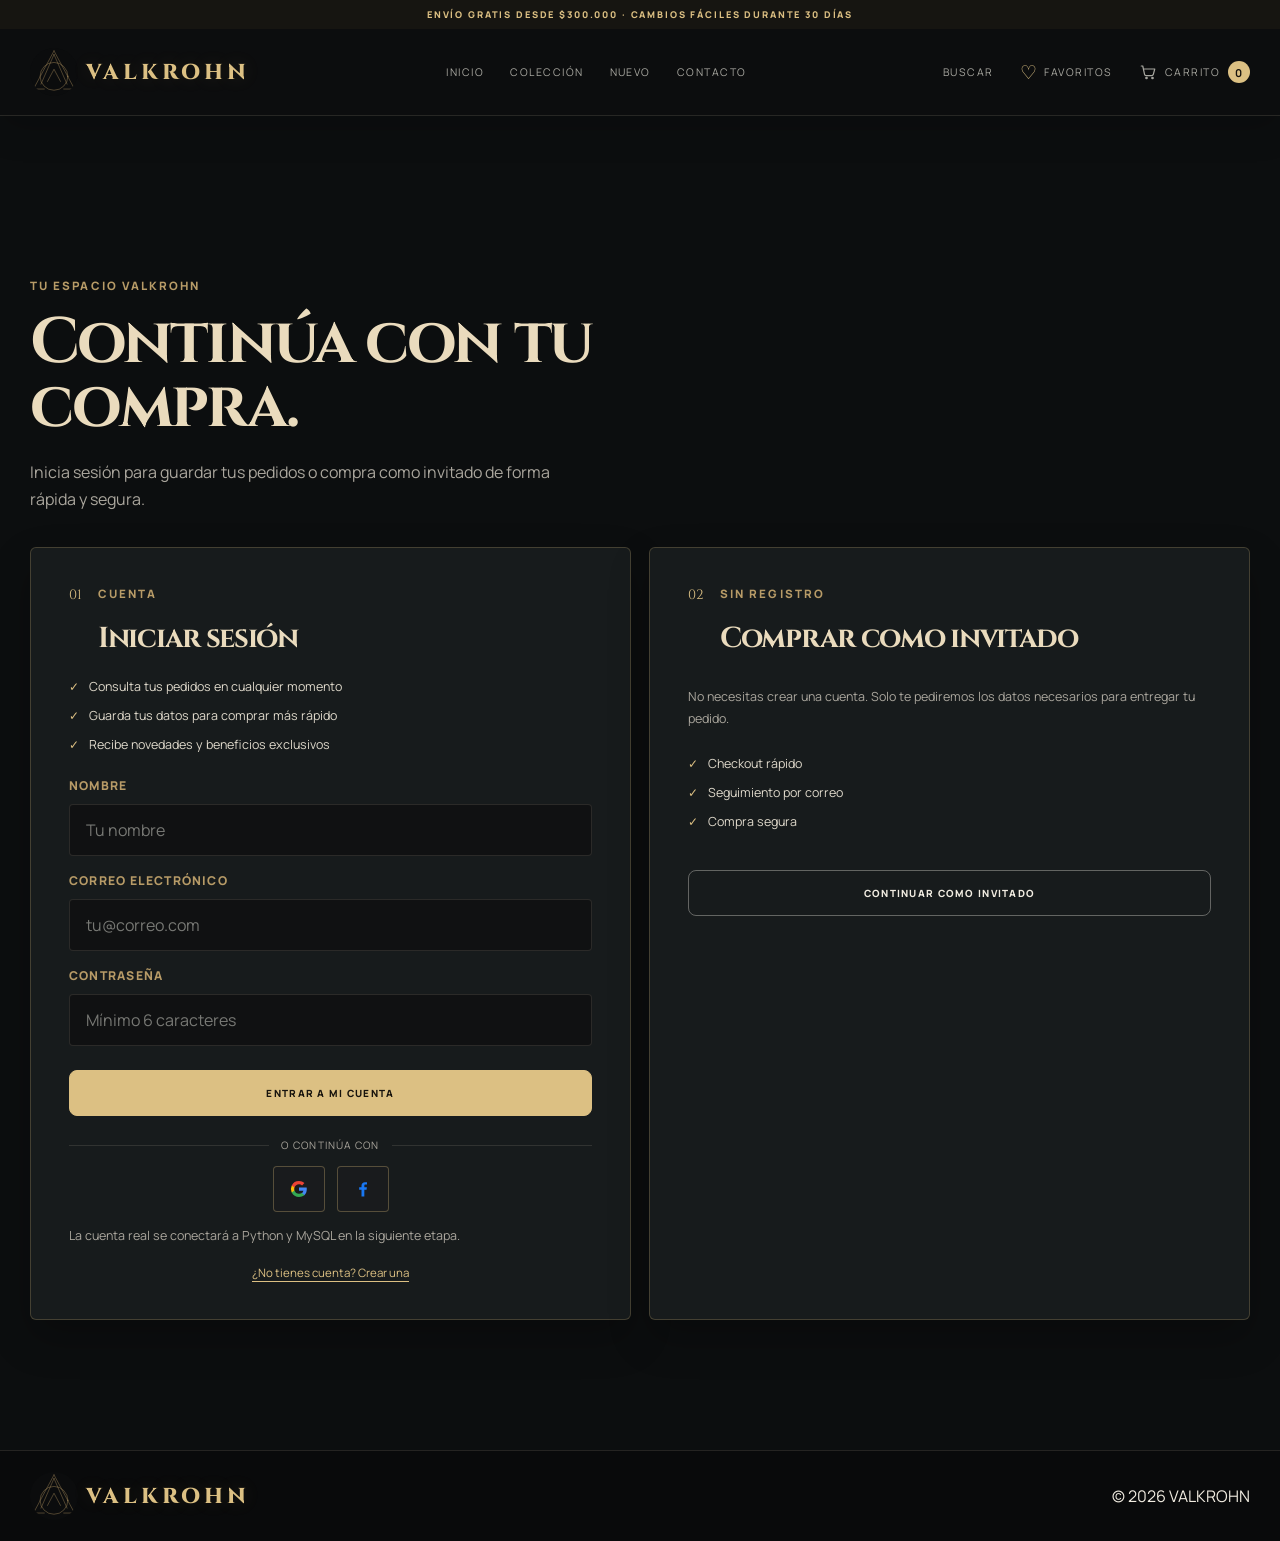
==== commit d34886e1: "Expose registered favorites navigation" ====
--- a/acceso.html
+++ b/acceso.html
@@ -23,6 +23,7 @@
         </nav>
         <div class="nav-tools">
           <a href="catalog.html" class="nav-link">Buscar</a>
+          <a href="favoritos.html" class="nav-link favorites-link" aria-label="Ver favoritos"><span aria-hidden="true">♡</span><b>Favoritos</b></a>
           <a href="cart.html" class="nav-link cart-link">
             <span class="cart-icon" aria-hidden="true"><svg viewBox="0 0 24 24"><path d="M3 4h2l2.4 11.2a2 2 0 0 0 2 1.6h7.7a2 2 0 0 0 1.9-1.4L21 8H6"/><circle cx="10" cy="20" r="1"/><circle cx="18" cy="20" r="1"/></svg></span>
             Carrito <span class="cart-badge">0</span>
--- a/styles.css
+++ b/styles.css
@@ -501,6 +501,45 @@
   color: #17130d;
 }
 
+.favorite-button.is-favorite {
+  border-color: var(--gold-bright);
+  background: var(--gold-bright);
+  color: #17130d;
+}
+
+.favorites-page {
+  padding-top: 72px;
+  padding-bottom: 90px;
+}
+
+.favorites-empty {
+  display: grid;
+  min-height: 280px;
+  padding: 40px 24px;
+  place-items: center;
+  align-content: center;
+  gap: 14px;
+  text-align: center;
+}
+
+.favorites-empty h2 {
+  margin: 0;
+  color: #eadbbd;
+  font-family: "Cinzel", Georgia, serif;
+  font-size: 1.6rem;
+}
+
+.favorites-empty p {
+  max-width: 360px;
+  margin: 0;
+  color: var(--muted);
+  line-height: 1.7;
+}
+
+.favorites-empty .button {
+  margin-top: 8px;
+}
+
 .product-card:hover img {
   transform: scale(1.035);
 }
@@ -846,6 +885,83 @@
   object-fit: cover;
   border-radius: 26px;
   border: 1px solid var(--line);
+}
+
+.product-gallery-stage {
+  position: relative;
+  overflow: hidden;
+  background: #121617;
+}
+
+.product-gallery-stage > img {
+  display: block;
+  margin: 0;
+  border-radius: 6px;
+  transition: opacity 0.14s ease, transform 0.35s ease;
+}
+
+.product-gallery-stage > img.is-changing {
+  opacity: 0.2;
+  transform: scale(1.015);
+}
+
+.product-gallery-arrow {
+  position: absolute;
+  top: 50%;
+  display: grid;
+  width: 38px;
+  height: 38px;
+  padding: 0;
+  place-items: center;
+  border: 1px solid rgba(242, 229, 201, 0.42);
+  border-radius: 50%;
+  background: rgba(10, 12, 13, 0.34);
+  color: var(--gold-bright);
+  transform: translateY(-50%);
+  transition: background 0.2s ease, color 0.2s ease, transform 0.2s ease;
+}
+
+.product-gallery-arrow:hover {
+  background: rgba(220, 192, 131, 0.92);
+  color: #12110d;
+  transform: translateY(-50%) scale(1.05);
+}
+
+.product-gallery-prev { left: 14px; }
+.product-gallery-next { right: 14px; }
+
+.product-gallery-arrow svg {
+  width: 18px;
+  height: 18px;
+  fill: none;
+  stroke: currentColor;
+  stroke-linecap: round;
+  stroke-linejoin: round;
+  stroke-width: 1.7;
+}
+
+.product-gallery-dots {
+  display: flex;
+  justify-content: center;
+  gap: 8px;
+  padding-top: 2px;
+}
+
+.product-gallery-dot {
+  width: 7px;
+  height: 7px;
+  padding: 0;
+  border: 0;
+  border-radius: 50%;
+  background: rgba(242, 229, 201, 0.36);
+  transition: width 0.2s ease, background 0.2s ease;
+}
+
+.product-gallery-dot:hover,
+.product-gallery-dot.is-active {
+  width: 24px;
+  border-radius: 999px;
+  background: var(--gold-bright);
 }
 
 .product-detail-info {
@@ -5367,6 +5483,14 @@
     width: 30px;
     height: 30px;
   }
+
+  .product-gallery-arrow {
+    width: 34px;
+    height: 34px;
+  }
+
+  .product-gallery-prev { left: 10px; }
+  .product-gallery-next { right: 10px; }
 }
 
 /* Mobile editorial layout: isolated brand, bottom navigation, full-bleed campaign */
@@ -5456,6 +5580,22 @@
 /* Mobile navigation inspired by an editorial storefront header */
 .mobile-menu-toggle {
   display: none;
+}
+
+.favorites-link {
+  display: inline-flex;
+  align-items: center;
+  gap: 6px;
+}
+
+.favorites-link span {
+  color: var(--gold-bright);
+  font-size: 1.18rem;
+  line-height: 1;
+}
+
+.favorites-link b {
+  font: inherit;
 }
 
 @media (max-width: 980px) {
@@ -5606,6 +5746,20 @@
     gap: 7px;
   }
 
+  .site-header .favorites-link {
+    display: grid;
+    width: 34px;
+    height: 34px;
+    place-items: center;
+    border: 1px solid rgba(220, 192, 131, 0.2);
+    border-radius: 50%;
+    background: rgba(255, 255, 255, 0.02);
+  }
+
+  .site-header .favorites-link b {
+    display: none;
+  }
+
   .nav-tools .nav-link:first-child {
     width: 34px;
     height: 34px;
